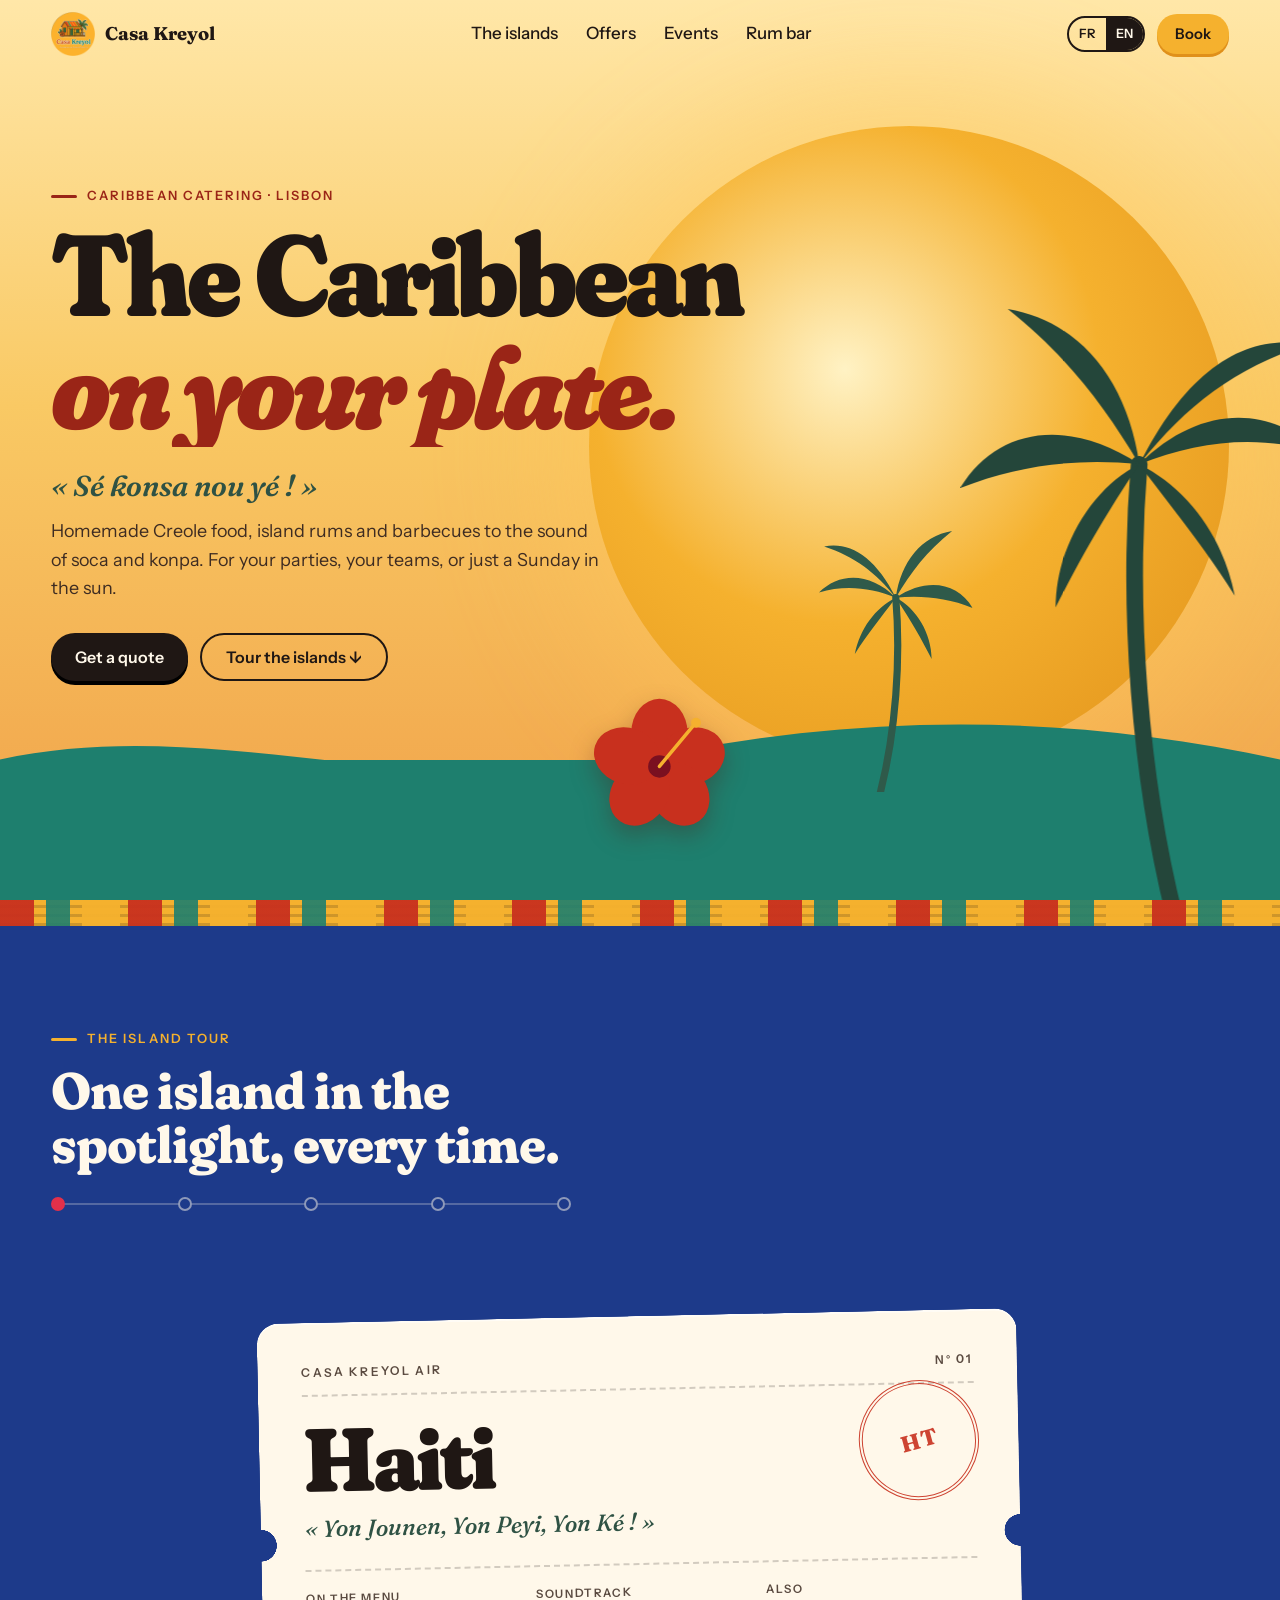
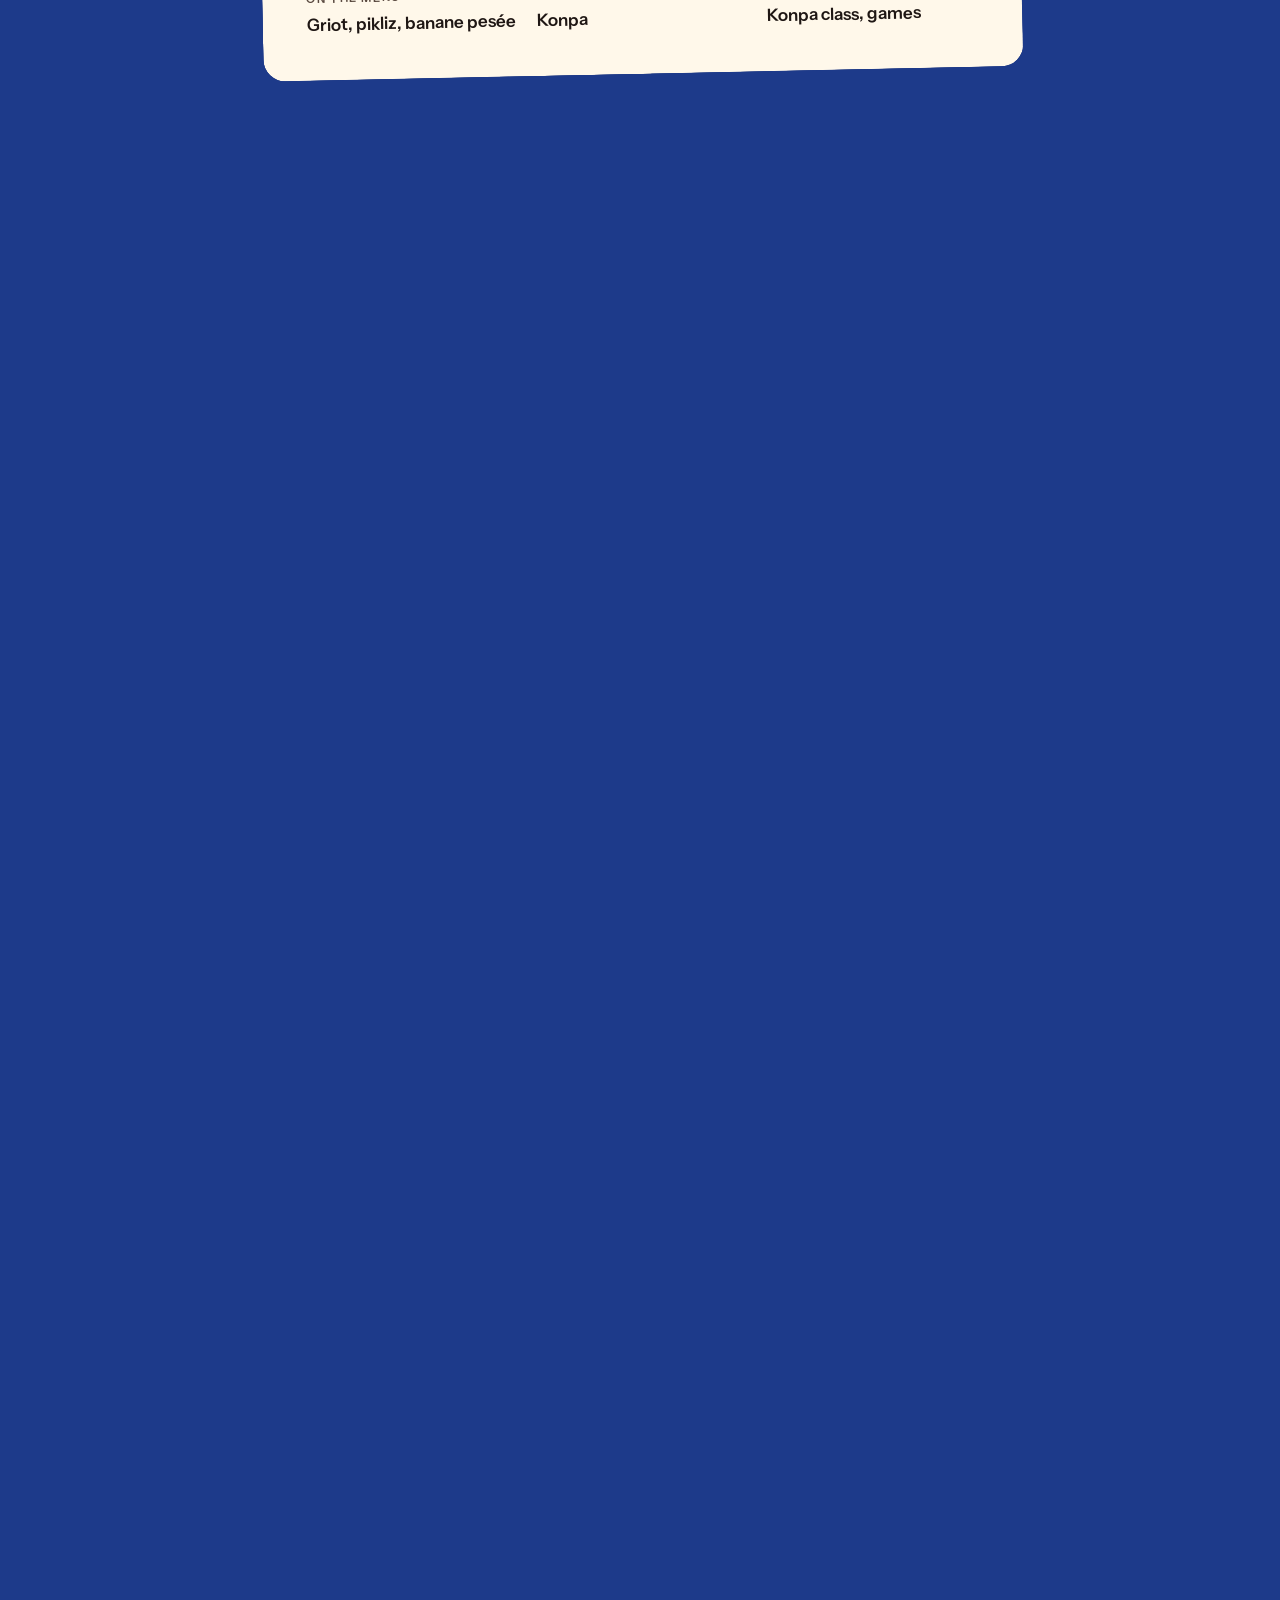
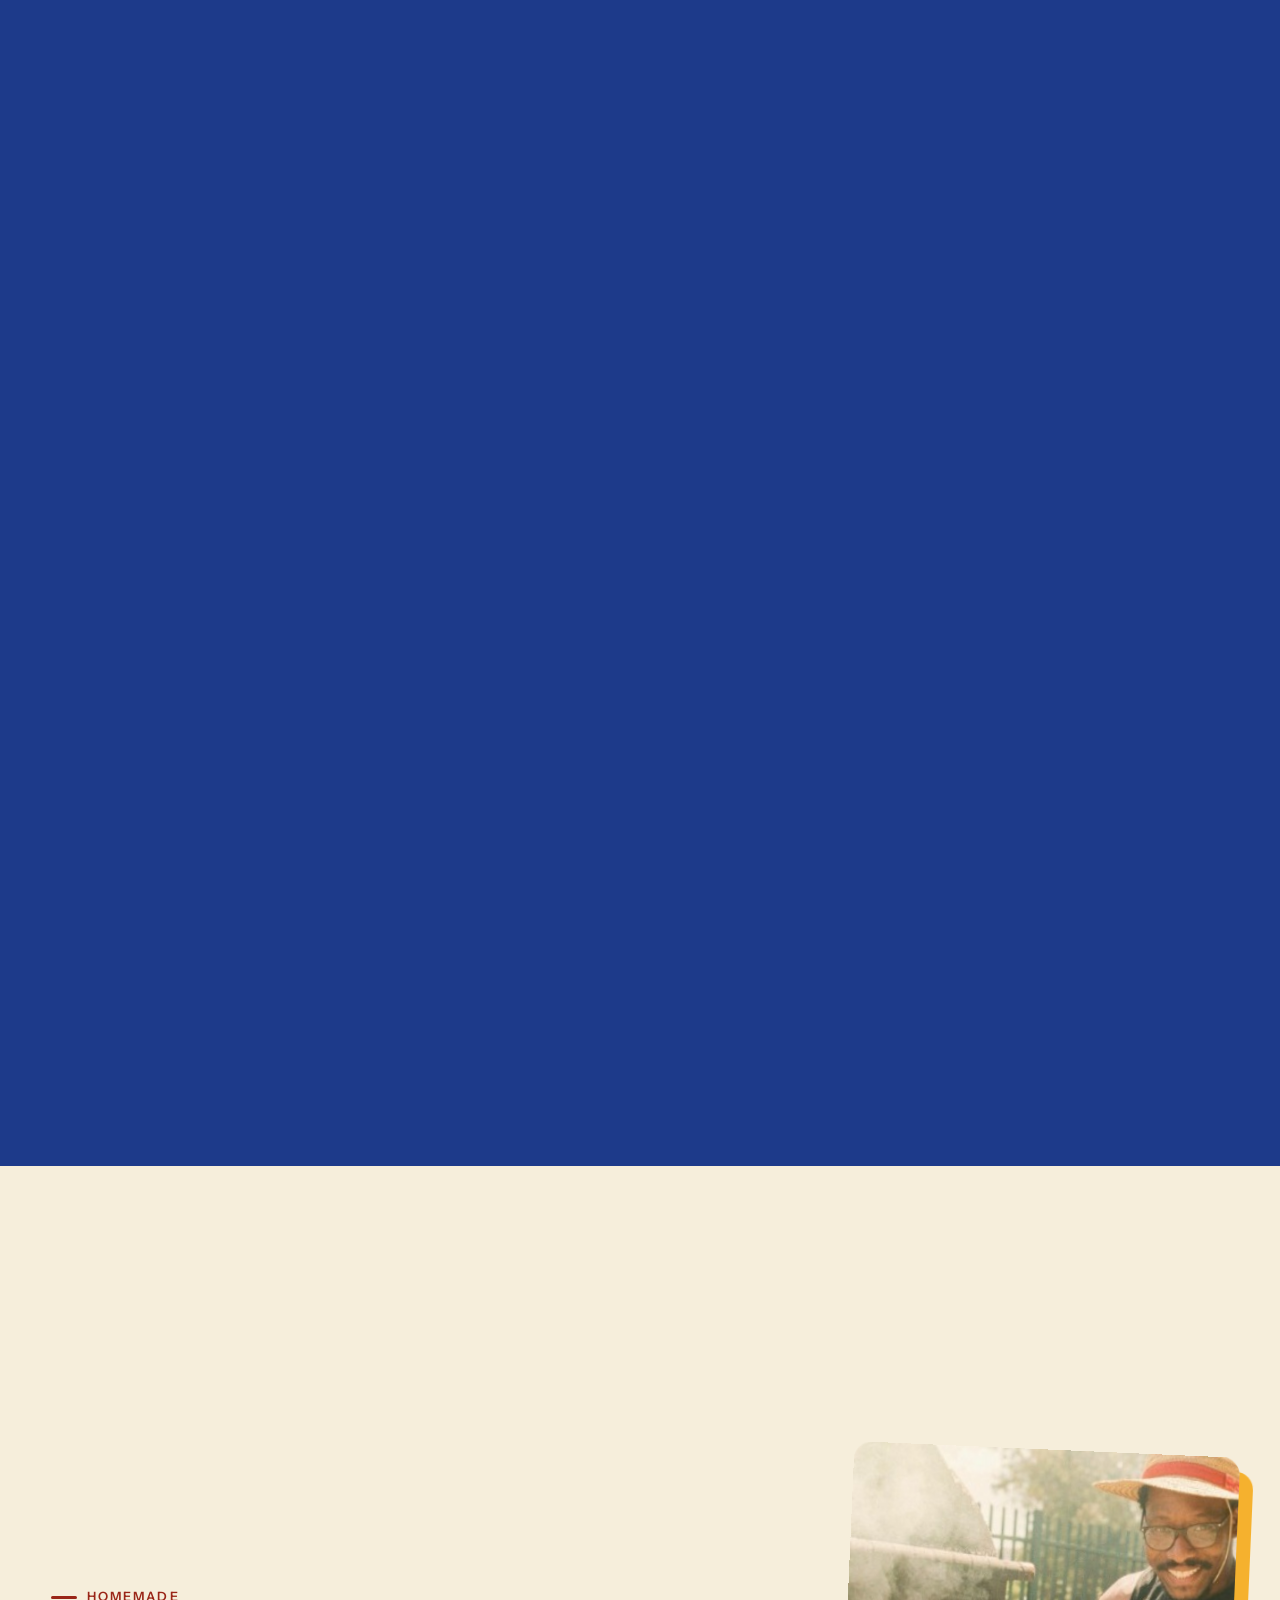
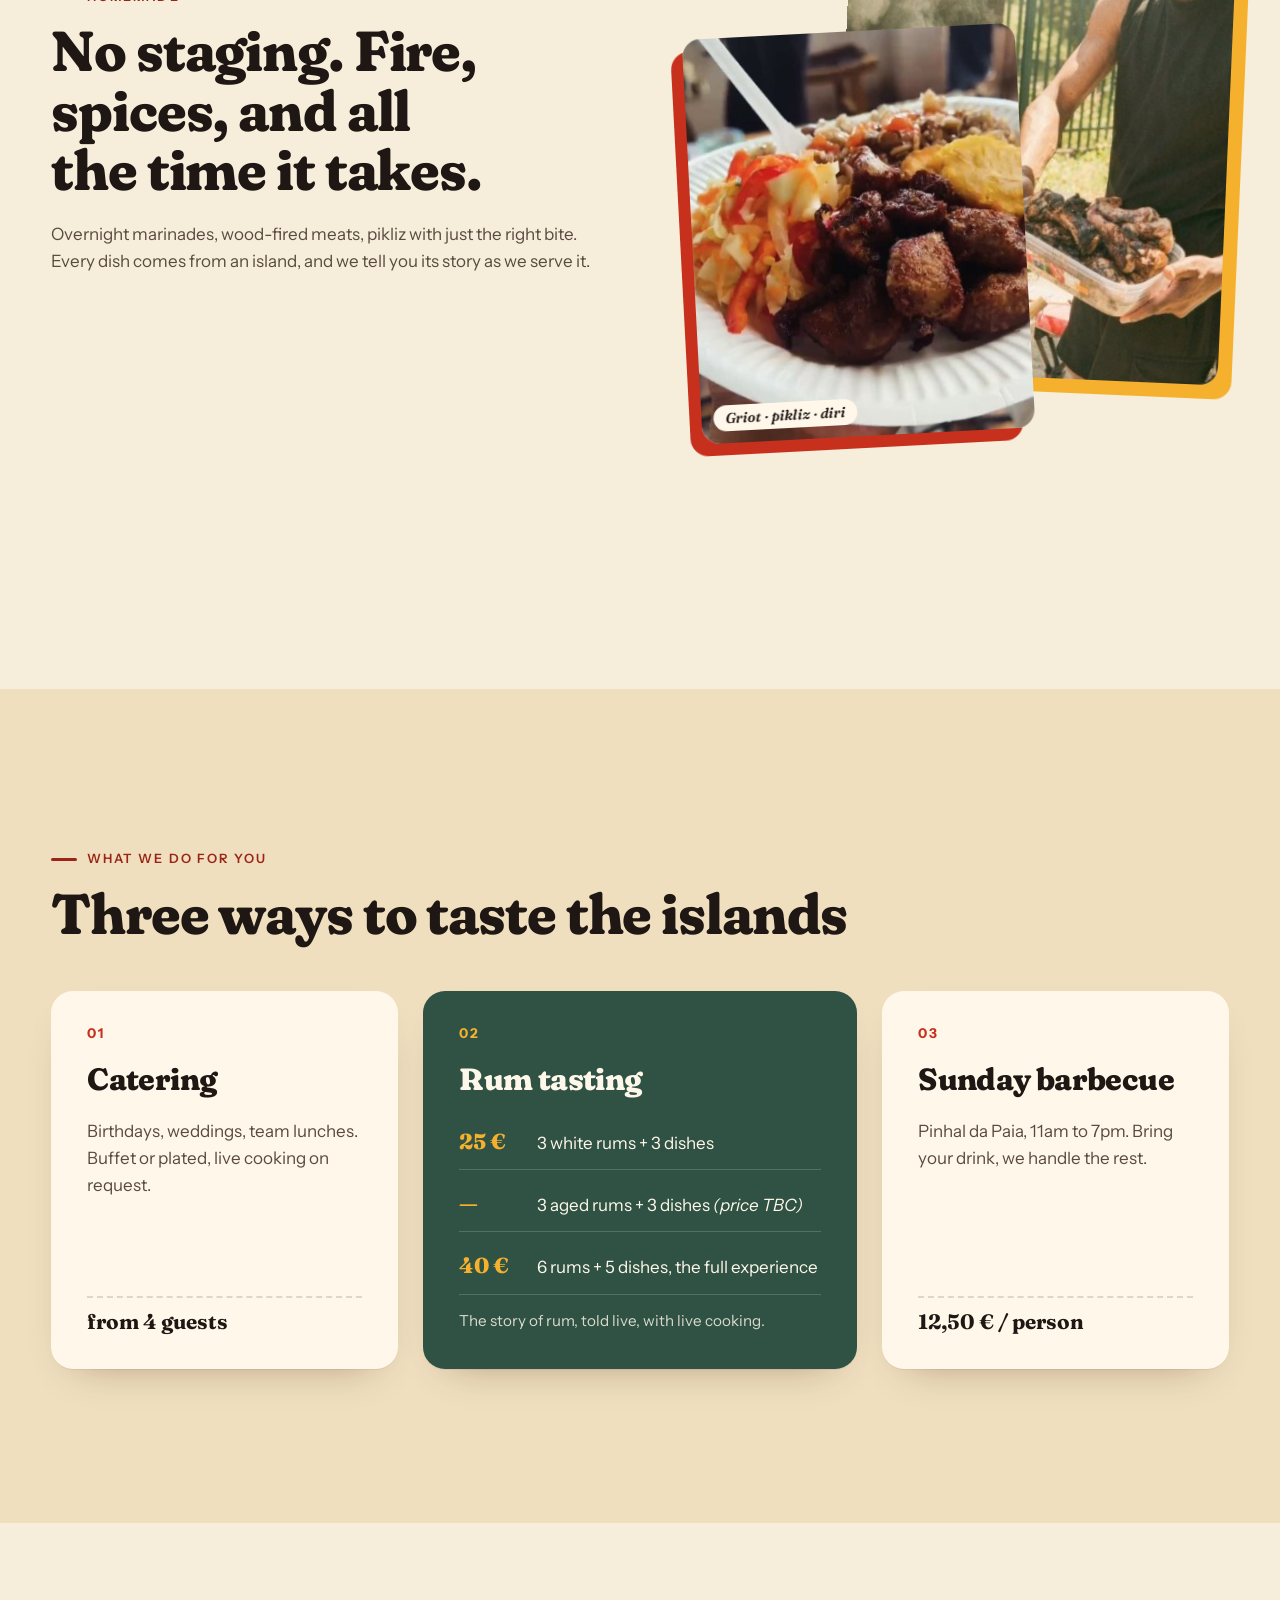
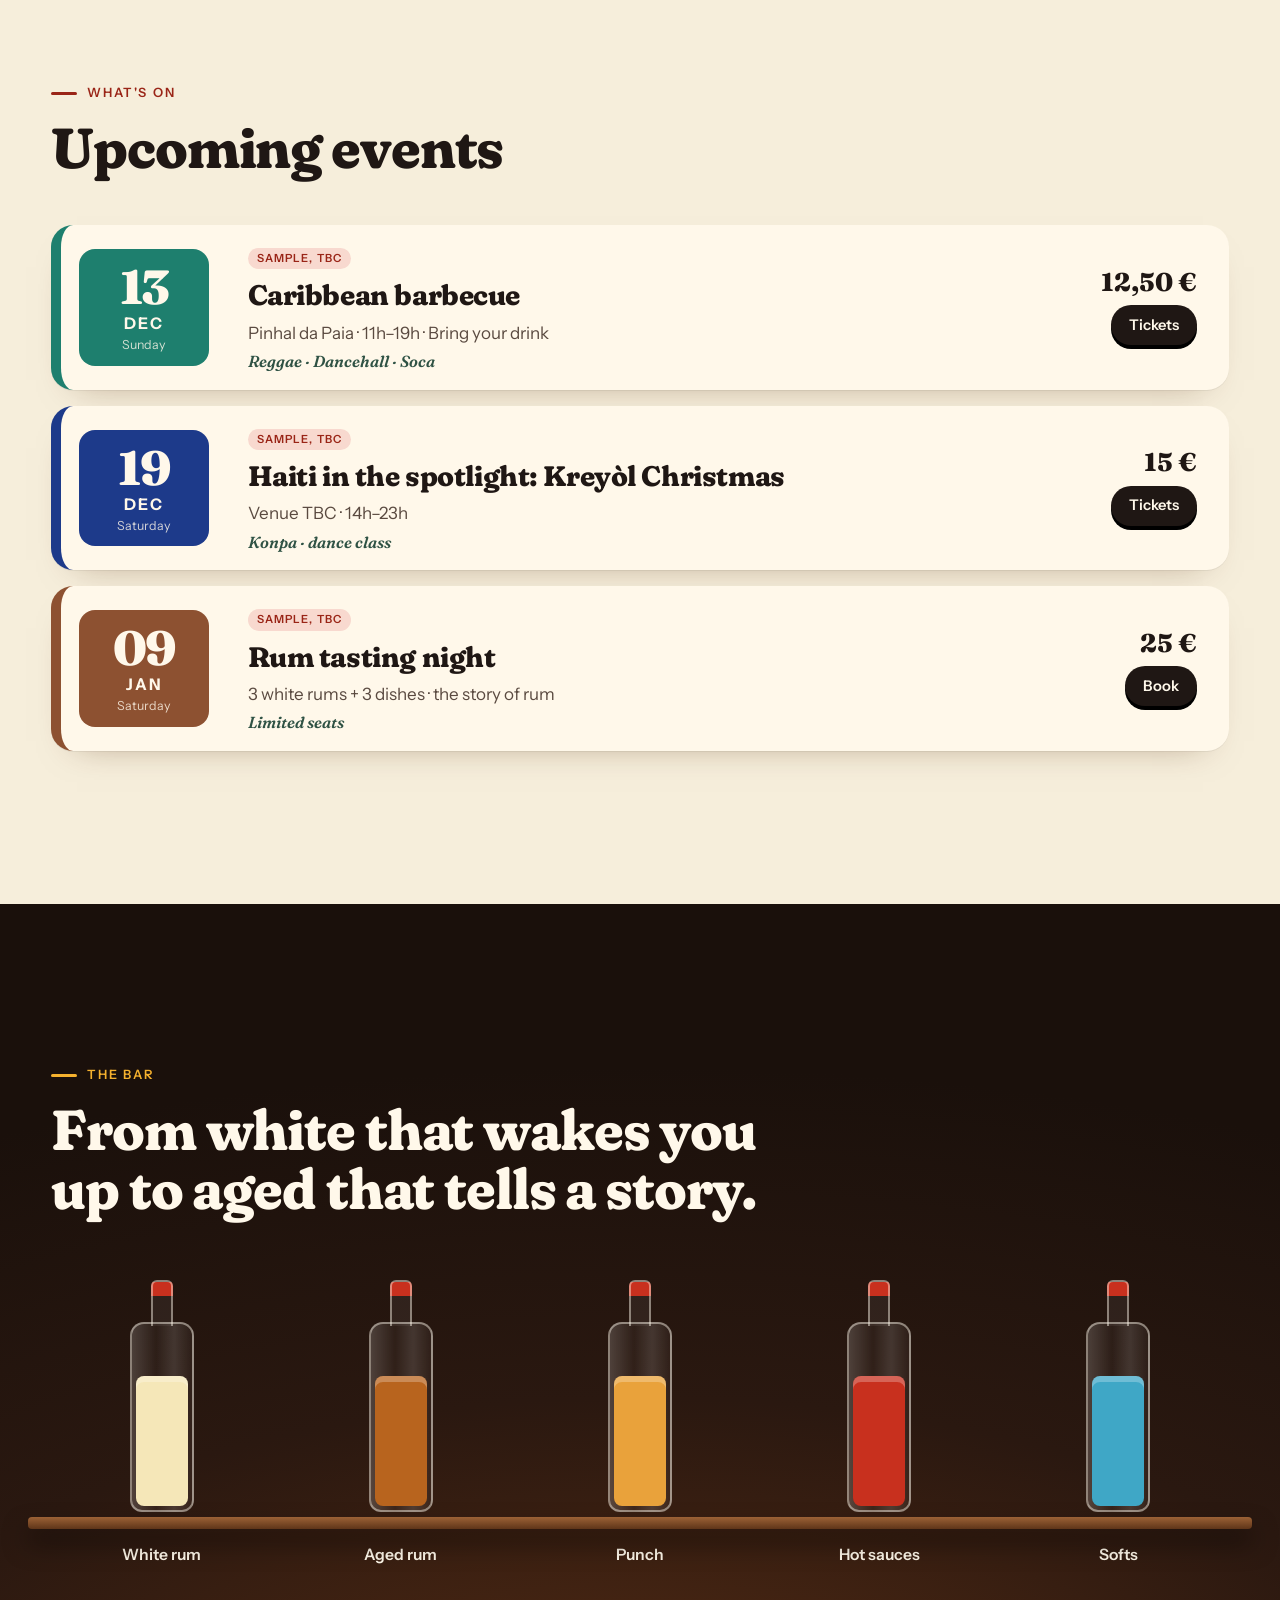
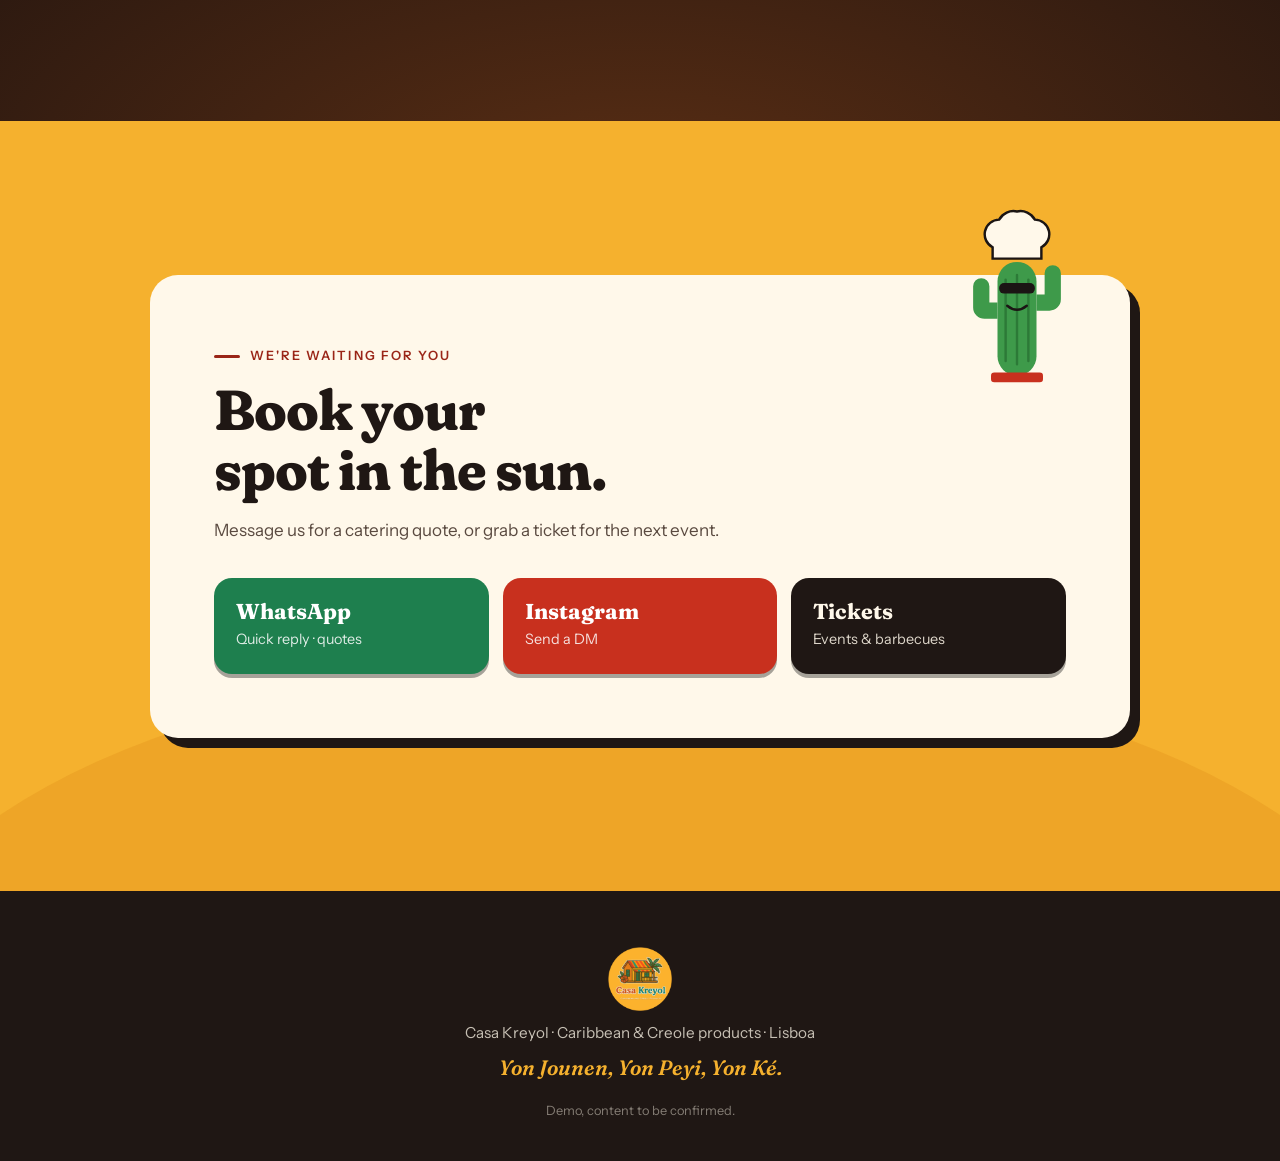
==== index.html @ 969bda80 "Démo du site Casa Kreyol Site statique bilingue FR/EN : hero, tournée des îles, cuisine, offres, age" ====
<!doctype html>
<html lang="fr" data-lang="fr">
<head>
<meta charset="utf-8">
<meta name="viewport" content="width=device-width, initial-scale=1">
<title>Casa Kreyol · Traiteur caribéen à Lisbonne</title>
<meta name="description" content="Casa Kreyol : cuisine caribéenne et créole, traiteur, dégustations de rhum et barbecues à Lisbonne.">
<link rel="icon" href="assets/logo.png">
<link rel="preconnect" href="https://fonts.googleapis.com">
<link rel="preconnect" href="https://fonts.gstatic.com" crossorigin>
<link href="https://fonts.googleapis.com/css2?family=Fraunces:ital,opsz,wght,SOFT@0,9..144,400..900,100;1,9..144,400..900,100&family=Instrument+Sans:wght@400;500;600;700&display=swap" rel="stylesheet">
<link rel="stylesheet" href="styles.css">
</head>
<body>

<a class="skip" href="#escales"><span lang="fr">Aller au contenu</span><span lang="en">Skip to content</span></a>

<!-- NAV -->
<header class="nav" id="nav">
  <a class="nav__brand" href="#top" aria-label="Casa Kreyol">
    <img src="assets/logo.png" alt="" width="44" height="44">
    <span>Casa Kreyol</span>
  </a>
  <nav class="nav__links" aria-label="Principale">
    <a href="#escales"><span lang="fr">Les îles</span><span lang="en">The islands</span></a>
    <a href="#offres"><span lang="fr">Offres</span><span lang="en">Offers</span></a>
    <a href="#agenda"><span lang="fr">Agenda</span><span lang="en">Events</span></a>
    <a href="#rhum"><span lang="fr">Bar à rhum</span><span lang="en">Rum bar</span></a>
  </nav>
  <div class="nav__end">
    <div class="lang" role="group" aria-label="Langue / Language">
      <button type="button" data-set-lang="fr" aria-pressed="true">FR</button>
      <button type="button" data-set-lang="en" aria-pressed="false">EN</button>
    </div>
    <a class="btn btn--sun btn--sm" href="#reserver"><span lang="fr">Réserver</span><span lang="en">Book</span></a>
  </div>
</header>

<main id="top">

<!-- HERO -->
<section class="hero" id="hero" aria-labelledby="hero-title">
  <div class="hero__sky" aria-hidden="true"></div>
  <div class="hero__sun" aria-hidden="true"></div>
  <div class="hero__sea" aria-hidden="true">
    <svg viewBox="0 0 1440 200" preserveAspectRatio="none"><path d="M0 80 C 240 40 480 120 720 80 S 1200 40 1440 80 V200 H0Z"/></svg>
  </div>
  <svg class="hero__palm hero__palm--l" aria-hidden="true" viewBox="0 0 300 520"><use href="#palm"/></svg>
  <svg class="hero__palm hero__palm--r" aria-hidden="true" viewBox="0 0 300 520"><use href="#palm"/></svg>
  <svg class="hero__hibiscus" aria-hidden="true" viewBox="0 0 200 200"><use href="#hibiscus"/></svg>

  <div class="hero__copy">
    <p class="kicker"><span lang="fr">Traiteur caribéen · Lisbonne</span><span lang="en">Caribbean catering · Lisbon</span></p>
    <h1 id="hero-title" class="hero__title">
      <span class="line"><span lang="fr">La Caraïbe</span><span lang="en">The Caribbean</span></span>
      <span class="line"><span lang="fr">dans l'assiette.</span><span lang="en">on your plate.</span></span>
    </h1>
    <p class="hero__kreyol">« Sé konsa nou yé ! »</p>
    <p class="hero__lede">
      <span lang="fr">Cuisine créole maison, rhums des îles et barbecues au son de la soca et du konpa. Pour vos fêtes, vos équipes, ou juste un dimanche au soleil.</span>
      <span lang="en">Homemade Creole food, island rums and barbecues to the sound of soca and konpa. For your parties, your teams, or just a Sunday in the sun.</span>
    </p>
    <div class="hero__cta">
      <a class="btn btn--ink" href="#reserver"><span lang="fr">Demander un devis</span><span lang="en">Get a quote</span></a>
      <a class="btn btn--ghost" href="#escales"><span lang="fr">Faire le tour des îles ↓</span><span lang="en">Tour the islands ↓</span></a>
    </div>
  </div>
</section>

<div class="madras" aria-hidden="true"></div>

<!-- ISLAND TOUR (signature: boarding pass stamped per island) -->
<section class="tour" id="escales" aria-labelledby="tour-title">
  <div class="tour__sticky">
    <header class="tour__head">
      <p class="kicker kicker--light"><span lang="fr">La tournée des îles</span><span lang="en">The island tour</span></p>
      <h2 id="tour-title" class="tour__title"><span lang="fr">Une île à l'honneur, à chaque rendez-vous.</span><span lang="en">One island in the spotlight, every time.</span></h2>
      <ol class="route" aria-hidden="true">
        <li></li><li></li><li></li><li></li><li></li>
      </ol>
    </header>

    <div class="tour__rail">
      <article class="stop" data-ground="#1D3A8A" data-accent="#E2304A">
        <div class="stop__pass">
          <div class="pass__top"><span>CASA KREYOL AIR</span><span>N° 01</span></div>
          <h3 class="stop__name"><span lang="fr">Haïti</span><span lang="en">Haiti</span></h3>
          <p class="stop__motto">« Yon Jounen, Yon Peyi, Yon Ké ! »</p>
          <dl class="pass__grid">
            <div><dt><span lang="fr">Au menu</span><span lang="en">On the menu</span></dt><dd>Griot, pikliz, banane pesée</dd></div>
            <div><dt><span lang="fr">Au son de</span><span lang="en">Soundtrack</span></dt><dd>Konpa</dd></div>
            <div><dt><span lang="fr">Et aussi</span><span lang="en">Also</span></dt><dd><span lang="fr">Cours de konpa, jeux</span><span lang="en">Konpa class, games</span></dd></div>
          </dl>
          <div class="pass__stamp">HT</div>
        </div>
      </article>

      <article class="stop" data-ground="#9E1F1F" data-accent="#F5B12E">
        <div class="stop__pass">
          <div class="pass__top"><span>CASA KREYOL AIR</span><span>N° 02</span></div>
          <h3 class="stop__name">Trinidad <i>&amp;</i> Tobago</h3>
          <p class="stop__motto"><span lang="fr">« La terre des colibris »</span><span lang="en">“Land of the hummingbird”</span></p>
          <dl class="pass__grid">
            <div><dt><span lang="fr">Au menu</span><span lang="en">On the menu</span></dt><dd>Doubles, pelau, curry</dd></div>
            <div><dt><span lang="fr">Au son de</span><span lang="en">Soundtrack</span></dt><dd>Soca</dd></div>
            <div><dt><span lang="fr">Et aussi</span><span lang="en">Also</span></dt><dd>Caribbean Tour × Vi's Bar</dd></div>
          </dl>
          <div class="pass__stamp">TT</div>
        </div>
      </article>

      <article class="stop" data-ground="#1C5E3E" data-accent="#F5B12E">
        <div class="stop__pass">
          <div class="pass__top"><span>CASA KREYOL AIR</span><span>N° 03</span></div>
          <h3 class="stop__name"><span lang="fr">Dominique</span><span lang="en">Dominica</span></h3>
          <p class="stop__motto"><span lang="fr">« L'île nature »</span><span lang="en">“The nature island”</span></p>
          <dl class="pass__grid">
            <div><dt><span lang="fr">Au menu</span><span lang="en">On the menu</span></dt><dd>Callaloo, poulet boucané</dd></div>
            <div><dt><span lang="fr">Au son de</span><span lang="en">Soundtrack</span></dt><dd>Bouyon, dancehall, shatta</dd></div>
            <div><dt><span lang="fr">Et aussi</span><span lang="en">Also</span></dt><dd>Dominica in the spotlight</dd></div>
          </dl>
          <div class="pass__stamp">DM</div>
        </div>
      </article>

      <article class="stop" data-ground="#0D5470" data-accent="#E2304A">
        <div class="stop__pass">
          <div class="pass__top"><span>CASA KREYOL AIR</span><span>N° 04</span></div>
          <h3 class="stop__name">Santo Domingo</h3>
          <p class="stop__motto">« ¡Hola, Quisqueya! »</p>
          <dl class="pass__grid">
            <div><dt><span lang="fr">Au menu</span><span lang="en">On the menu</span></dt><dd>La bandera, tostones</dd></div>
            <div><dt><span lang="fr">Au son de</span><span lang="en">Soundtrack</span></dt><dd>Merengue, bachata</dd></div>
            <div><dt><span lang="fr">Et aussi</span><span lang="en">Also</span></dt><dd><span lang="fr">Programme de l'été</span><span lang="en">Summer programme</span></dd></div>
          </dl>
          <div class="pass__stamp">DO</div>
        </div>
      </article>

      <article class="stop" data-ground="#B8481A" data-accent="#F5B12E">
        <div class="stop__pass">
          <div class="pass__top"><span>CASA KREYOL AIR</span><span>N° 05</span></div>
          <h3 class="stop__name"><span lang="fr">Antilles</span><span lang="en">French Antilles</span></h3>
          <p class="stop__motto">« Sé konsa nou yé ! »</p>
          <dl class="pass__grid">
            <div><dt><span lang="fr">Au menu</span><span lang="en">On the menu</span></dt><dd>Colombo, accras, boudin</dd></div>
            <div><dt><span lang="fr">Au son de</span><span lang="en">Soundtrack</span></dt><dd>Zouk, gwoka</dd></div>
            <div><dt><span lang="fr">Et aussi</span><span lang="en">Also</span></dt><dd><span lang="fr">Octobre, mois créole</span><span lang="en">October, Creole month</span></dd></div>
          </dl>
          <div class="pass__stamp">GP·MQ</div>
        </div>
      </article>
    </div>
  </div>
</section>

<!-- KITCHEN (real photos) -->
<section class="kitchen" aria-labelledby="kitchen-title">
  <div class="kitchen__text">
    <p class="kicker"><span lang="fr">Fait maison</span><span lang="en">Homemade</span></p>
    <h2 id="kitchen-title"><span lang="fr">Pas de mise en scène. Du feu, des épices, et le temps qu'il faut.</span><span lang="en">No staging. Fire, spices, and all the time it takes.</span></h2>
    <p><span lang="fr">Marinades de la veille, viandes grillées au feu de bois, pikliz qui pique juste ce qu'il faut. Chaque plat vient d'une île, et on vous raconte son histoire en le servant.</span><span lang="en">Overnight marinades, wood-fired meats, pikliz with just the right bite. Every dish comes from an island, and we tell you its story as we serve it.</span></p>
  </div>
  <figure class="kitchen__photo kitchen__photo--a" data-depth="0.08">
    <img src="assets/chef-grill.jpg" alt="Le chef de Casa Kreyol au barbecue, un bac de viandes grillées à la main" loading="lazy" width="340" height="465">
  </figure>
  <figure class="kitchen__photo kitchen__photo--b" data-depth="-0.06">
    <img src="assets/plat-griot.jpg" alt="Assiette de griot haïtien, pikliz et riz" loading="lazy" width="370" height="451">
    <figcaption>Griot · pikliz · diri</figcaption>
  </figure>
</section>

<!-- OFFERS -->
<section class="offers" id="offres" aria-labelledby="offers-title">
  <header class="section-head">
    <p class="kicker"><span lang="fr">Ce qu'on fait pour vous</span><span lang="en">What we do for you</span></p>
    <h2 id="offers-title"><span lang="fr">Trois façons de goûter les îles</span><span lang="en">Three ways to taste the islands</span></h2>
  </header>

  <div class="offers__list">
    <article class="offer">
      <span class="offer__num">01</span>
      <h3><span lang="fr">Traiteur</span><span lang="en">Catering</span></h3>
      <p><span lang="fr">Anniversaires, mariages, repas d'équipe. Buffet ou service à l'assiette, cuisine en direct possible.</span><span lang="en">Birthdays, weddings, team lunches. Buffet or plated, live cooking on request.</span></p>
      <p class="offer__price"><span lang="fr">dès 4 personnes</span><span lang="en">from 4 guests</span></p>
    </article>
    <article class="offer offer--feature">
      <span class="offer__num">02</span>
      <h3><span lang="fr">Dégustation de rhum</span><span lang="en">Rum tasting</span></h3>
      <ul class="offer__tiers">
        <li><b>25 €</b><span lang="fr">3 rhums blancs + 3 plats</span><span lang="en">3 white rums + 3 dishes</span></li>
        <li><b>—</b><span lang="fr">3 rhums vieux + 3 plats <em>(prix à confirmer)</em></span><span lang="en">3 aged rums + 3 dishes <em>(price TBC)</em></span></li>
        <li><b>40 €</b><span lang="fr">6 rhums + 5 plats, l'expérience complète</span><span lang="en">6 rums + 5 dishes, the full experience</span></li>
      </ul>
      <p class="offer__note"><span lang="fr">Histoire du rhum racontée et cuisine en direct.</span><span lang="en">The story of rum, told live, with live cooking.</span></p>
    </article>
    <article class="offer">
      <span class="offer__num">03</span>
      <h3><span lang="fr">Barbecue du dimanche</span><span lang="en">Sunday barbecue</span></h3>
      <p><span lang="fr">Pinhal da Paia, de 11h à 19h. Apportez votre boisson, on s'occupe du reste.</span><span lang="en">Pinhal da Paia, 11am to 7pm. Bring your drink, we handle the rest.</span></p>
      <p class="offer__price">12,50 € <span lang="fr">/ personne</span><span lang="en">/ person</span></p>
    </article>
  </div>
</section>

<!-- EVENTS
     Pour modifier : un <li class="event"> par événement.
     data-date = date de fin (AAAA-MM-JJ). Les événements passés se masquent tout seuls.
     Retirer <span class="event__tag"> quand l'événement est confirmé. -->
<section class="events" id="agenda" aria-labelledby="events-title">
  <header class="section-head">
    <p class="kicker"><span lang="fr">Agenda</span><span lang="en">What's on</span></p>
    <h2 id="events-title"><span lang="fr">Prochains événements</span><span lang="en">Upcoming events</span></h2>
  </header>

  <ol class="events__list">
    <li class="event" data-date="2026-12-13" style="--tone: var(--palm)">
      <time class="event__date" datetime="2026-12-13">
        <span class="event__day">13</span>
        <span class="event__month"><span lang="fr">déc.</span><span lang="en">Dec</span></span>
        <span class="event__wd"><span lang="fr">dimanche</span><span lang="en">Sunday</span></span>
      </time>
      <div class="event__body">
        <span class="event__tag"><span lang="fr">Exemple, à confirmer</span><span lang="en">Sample, TBC</span></span>
        <h3><span lang="fr">Barbecue caribéen</span><span lang="en">Caribbean barbecue</span></h3>
        <p class="event__meta">Pinhal da Paia · 11h–19h · <span lang="fr">Apportez votre boisson</span><span lang="en">Bring your drink</span></p>
        <p class="event__music">Reggae · Dancehall · Soca</p>
      </div>
      <div class="event__end">
        <p class="event__price">12,50 €</p>
        <a class="btn btn--ink btn--sm" href="https://buytickets.at/kaktusbaltusunipessoal/2508804" target="_blank" rel="noopener"><span lang="fr">Billets</span><span lang="en">Tickets</span></a>
      </div>
    </li>

    <li class="event" data-date="2026-12-19" style="--tone: #1D3A8A">
      <time class="event__date" datetime="2026-12-19">
        <span class="event__day">19</span>
        <span class="event__month"><span lang="fr">déc.</span><span lang="en">Dec</span></span>
        <span class="event__wd"><span lang="fr">samedi</span><span lang="en">Saturday</span></span>
      </time>
      <div class="event__body">
        <span class="event__tag"><span lang="fr">Exemple, à confirmer</span><span lang="en">Sample, TBC</span></span>
        <h3><span lang="fr">Haïti à l'honneur : Noël kreyòl</span><span lang="en">Haiti in the spotlight: Kreyòl Christmas</span></h3>
        <p class="event__meta"><span lang="fr">Lieu à confirmer</span><span lang="en">Venue TBC</span> · 14h–23h</p>
        <p class="event__music">Konpa · <span lang="fr">cours de danse</span><span lang="en">dance class</span></p>
      </div>
      <div class="event__end">
        <p class="event__price">15 €</p>
        <a class="btn btn--ink btn--sm" href="https://buytickets.at/kaktusbaltusunipessoal/2508804" target="_blank" rel="noopener"><span lang="fr">Billets</span><span lang="en">Tickets</span></a>
      </div>
    </li>

    <li class="event" data-date="2027-01-09" style="--tone: var(--rum)">
      <time class="event__date" datetime="2027-01-09">
        <span class="event__day">09</span>
        <span class="event__month"><span lang="fr">janv.</span><span lang="en">Jan</span></span>
        <span class="event__wd"><span lang="fr">samedi</span><span lang="en">Saturday</span></span>
      </time>
      <div class="event__body">
        <span class="event__tag"><span lang="fr">Exemple, à confirmer</span><span lang="en">Sample, TBC</span></span>
        <h3><span lang="fr">Soirée dégustation de rhum</span><span lang="en">Rum tasting night</span></h3>
        <p class="event__meta"><span lang="fr">3 rhums blancs + 3 plats · histoire du rhum</span><span lang="en">3 white rums + 3 dishes · the story of rum</span></p>
        <p class="event__music"><span lang="fr">Places limitées</span><span lang="en">Limited seats</span></p>
      </div>
      <div class="event__end">
        <p class="event__price">25 €</p>
        <a class="btn btn--ink btn--sm" href="#reserver"><span lang="fr">Réserver</span><span lang="en">Book</span></a>
      </div>
    </li>
  </ol>

  <p class="events__empty" hidden>
    <span lang="fr">Pas d'événement annoncé pour l'instant. Suivez <a href="https://www.instagram.com/casa_kreyol/" target="_blank" rel="noopener">@casa_kreyol</a> pour la prochaine date.</span>
    <span lang="en">No events announced yet. Follow <a href="https://www.instagram.com/casa_kreyol/" target="_blank" rel="noopener">@casa_kreyol</a> for the next date.</span>
  </p>
</section>

<!-- RUM BAR -->
<section class="rum" id="rhum" aria-labelledby="rum-title">
  <div class="rum__inner">
    <p class="kicker kicker--sun"><span lang="fr">Le bar</span><span lang="en">The bar</span></p>
    <h2 id="rum-title"><span lang="fr">Du blanc qui réveille au vieux qui raconte.</span><span lang="en">From white that wakes you up to aged that tells a story.</span></h2>
    <ul class="shelf" aria-label="Produits">
      <li style="--liquid:#F5E7B8"><span class="bottle" aria-hidden="true"></span><b><span lang="fr">Rhum blanc</span><span lang="en">White rum</span></b></li>
      <li style="--liquid:#B8641E"><span class="bottle" aria-hidden="true"></span><b><span lang="fr">Rhum vieux</span><span lang="en">Aged rum</span></b></li>
      <li style="--liquid:#E9A23B"><span class="bottle" aria-hidden="true"></span><b>Punch</b></li>
      <li style="--liquid:#C8301E"><span class="bottle" aria-hidden="true"></span><b><span lang="fr">Sauces piquantes</span><span lang="en">Hot sauces</span></b></li>
      <li style="--liquid:#3FA7C6"><span class="bottle" aria-hidden="true"></span><b>Softs</b></li>
    </ul>
  </div>
</section>

<!-- BOOKING -->
<section class="book" id="reserver" aria-labelledby="book-title">
  <div class="book__card">
    <svg class="mascot" viewBox="0 0 160 220" aria-hidden="true"><use href="#cactus"/></svg>
    <p class="kicker"><span lang="fr">On vous attend</span><span lang="en">We're waiting for you</span></p>
    <h2 id="book-title"><span lang="fr">Réservez votre place au soleil.</span><span lang="en">Book your spot in the sun.</span></h2>
    <p class="book__lede"><span lang="fr">Écrivez-nous pour un devis traiteur, ou prenez votre billet pour le prochain événement.</span><span lang="en">Message us for a catering quote, or grab a ticket for the next event.</span></p>
    <div class="book__actions">
      <a class="channel channel--wa" href="https://wa.me/351900000000" target="_blank" rel="noopener">
        <span class="channel__label">WhatsApp</span>
        <span class="channel__hint"><span lang="fr">Réponse rapide · devis</span><span lang="en">Quick reply · quotes</span></span>
      </a>
      <a class="channel channel--ig" href="https://ig.me/m/casa_kreyol" target="_blank" rel="noopener">
        <span class="channel__label">Instagram</span>
        <span class="channel__hint"><span lang="fr">Écrivez en DM</span><span lang="en">Send a DM</span></span>
      </a>
      <a class="channel channel--tk" href="https://buytickets.at/kaktusbaltusunipessoal/2508804" target="_blank" rel="noopener">
        <span class="channel__label"><span lang="fr">Billetterie</span><span lang="en">Tickets</span></span>
        <span class="channel__hint"><span lang="fr">Événements & barbecues</span><span lang="en">Events & barbecues</span></span>
      </a>
    </div>
  </div>
</section>

</main>

<footer class="foot">
  <img src="assets/logo.png" alt="" width="64" height="64">
  <p>Casa Kreyol · Caribbean &amp; Creole products · Lisboa</p>
  <p class="foot__kreyol">Yon Jounen, Yon Peyi, Yon Ké.</p>
  <p class="foot__demo"><span lang="fr">Démo, contenu à valider.</span><span lang="en">Demo, content to be confirmed.</span></p>
</footer>

<!-- SVG library -->
<svg width="0" height="0" style="position:absolute" aria-hidden="true">
  <defs>
    <symbol id="palm" viewBox="0 0 300 520">
      <path d="M150 140 C 160 260 150 400 120 520" fill="none" stroke="currentColor" stroke-width="14" stroke-linecap="round"/>
      <g fill="currentColor">
        <path d="M150 140 C 100 90 40 90 0 130 C 50 115 100 120 150 140Z"/>
        <path d="M150 140 C 110 60 60 30 10 40 C 70 60 110 90 150 140Z"/>
        <path d="M150 140 C 160 70 200 20 260 10 C 210 50 180 90 150 140Z"/>
        <path d="M150 140 C 210 100 270 110 300 160 C 250 140 200 135 150 140Z"/>
        <path d="M150 140 C 190 160 220 210 220 260 C 200 220 180 185 150 140Z"/>
        <path d="M150 140 C 110 160 80 200 70 250 C 95 210 120 180 150 140Z"/>
      </g>
    </symbol>
    <symbol id="hibiscus" viewBox="0 0 200 200">
      <g fill="currentColor">
        <ellipse cx="100" cy="52" rx="40" ry="48"/>
        <ellipse cx="100" cy="52" rx="40" ry="48" transform="rotate(72 100 100)"/>
        <ellipse cx="100" cy="52" rx="40" ry="48" transform="rotate(144 100 100)"/>
        <ellipse cx="100" cy="52" rx="40" ry="48" transform="rotate(216 100 100)"/>
        <ellipse cx="100" cy="52" rx="40" ry="48" transform="rotate(288 100 100)"/>
      </g>
      <circle cx="100" cy="100" r="16" fill="#7A1020"/>
      <path d="M100 100 L 150 40" stroke="#F5B12E" stroke-width="5" stroke-linecap="round"/>
      <circle cx="152" cy="38" r="7" fill="#F5B12E"/>
    </symbol>
    <symbol id="cactus" viewBox="0 0 160 220">
      <rect x="56" y="70" width="48" height="140" rx="24" fill="#3E9A4A"/>
      <path d="M56 140 H40 a14 14 0 0 1 -14 -14 V100 a10 10 0 0 1 20 0 V120 H56" fill="#3E9A4A"/>
      <g class="mascot__arm"><path d="M104 130 H120 a14 14 0 0 0 14 -14 V84 a10 10 0 0 0 -20 0 V110 H104" fill="#3E9A4A"/></g>
      <path d="M66 92 v100 M80 86 v110 M94 92 v100" stroke="#2C7A37" stroke-width="3" stroke-linecap="round"/>
      <path d="M50 66 h60 v-14 a18 18 0 0 0 -8 -34 a20 20 0 0 0 -22 -10 a20 20 0 0 0 -22 10 a18 18 0 0 0 -8 34z" fill="#FFF8EA" stroke="#1B1514" stroke-width="3"/>
      <rect x="58" y="96" width="44" height="13" rx="6" fill="#1B1514"/>
      <path d="M68 124 q12 10 24 0" fill="none" stroke="#1B1514" stroke-width="3" stroke-linecap="round"/>
      <rect x="48" y="206" width="64" height="12" rx="4" fill="#C8301E"/>
    </symbol>
  </defs>
</svg>

<script src="main.js"></script>
</body>
</html>
---- styles.css ----
/* Casa Kreyol — demo
   Palette tirée du logo et des visuels Instagram */
:root {
  --sun: #F5B12E;
  --sun-deep: #E0901A;
  --mango: #E39D4E;
  --hibiscus: #C8301E;
  --hibiscus-deep: #9A2517;
  --palm: #1E7F6E;      /* vert-teal du mot "Kreyol" */
  --palm-deep: #2F5244;
  --lagoon: #72BCD4;
  --sand: #F6EEDB;
  --sand-2: #EFDFBF;
  --rum: #8D5131;
  --ink: #1F1714;
  --ink-soft: #5A4A40;
  --cream: #FFF8EA;

  --f-display: "Fraunces", Georgia, serif;
  --f-body: "Instrument Sans", system-ui, sans-serif;

  --gutter: clamp(16px, 4vw, 56px);
  --section: clamp(72px, 12vw, 160px);
  --radius: 22px;
}

*, *::before, *::after { box-sizing: border-box; }
html { scroll-behavior: smooth; -webkit-text-size-adjust: 100%; }
body {
  margin: 0;
  background: var(--sand);
  color: var(--ink);
  font: 400 1.0625rem/1.6 var(--f-body);
  overflow-x: hidden;
}
img { display: block; max-width: 100%; height: auto; }
a { color: inherit; }
h1, h2, h3 { font-family: var(--f-display); font-variation-settings: "SOFT" 100; margin: 0; }
h2 { font-size: clamp(2rem, 4.4vw, 3.6rem); line-height: 1.05; letter-spacing: -0.02em; font-weight: 750; text-wrap: balance; }
p { margin: 0; }

/* language switching */
html[data-lang="fr"] [lang="en"]:not(html),
html[data-lang="en"] [lang="fr"]:not(html) { display: none !important; }

.skip { position: absolute; left: -999px; top: 8px; background: var(--ink); color: var(--cream); padding: 8px 14px; border-radius: 8px; z-index: 100; }
.skip:focus { left: 8px; }

.kicker {
  font: 600 0.8rem/1 var(--f-body);
  letter-spacing: 0.16em;
  text-transform: uppercase;
  color: var(--hibiscus-deep);
  margin-bottom: 18px;
  display: inline-flex; align-items: center; gap: 10px;
}
.kicker::before { content: ""; width: 26px; height: 3px; border-radius: 2px; background: currentColor; }
.kicker--light { color: var(--sun); }
.kicker--sun { color: var(--sun); }

/* buttons */
.btn {
  display: inline-flex; align-items: center; justify-content: center;
  min-height: 48px; padding: 0 24px; border-radius: 999px;
  font: 600 1rem/1 var(--f-body); text-decoration: none;
  transition: transform .25s cubic-bezier(.2,.8,.2,1), background .25s, box-shadow .25s;
}
.btn:hover { transform: translateY(-2px); }
.btn:focus-visible, .channel:focus-visible, .lang button:focus-visible { outline: 3px solid var(--palm); outline-offset: 3px; }
.btn--sm { min-height: 40px; padding: 0 18px; font-size: .92rem; }
.btn--sun { background: var(--sun); color: var(--ink); box-shadow: 0 3px 0 var(--sun-deep); }
.btn--ink { background: var(--ink); color: var(--cream); box-shadow: 0 4px 0 #000; }
.btn--ghost { color: var(--ink); border: 2px solid currentColor; }

/* NAV */
.nav {
  position: fixed; inset: 0 0 auto 0; z-index: 50;
  display: flex; align-items: center; justify-content: space-between; gap: 16px;
  padding: 12px var(--gutter);
  transition: background .35s, box-shadow .35s, color .35s;
}
.nav.is-solid { background: rgba(246,238,219,.92); backdrop-filter: blur(10px); box-shadow: 0 1px 0 rgba(31,23,20,.08); }
.nav__brand { display: flex; align-items: center; gap: 10px; text-decoration: none; font: 750 1.15rem/1 var(--f-display); }
.nav__brand img { width: 44px; height: 44px; }
.nav__links { display: flex; gap: 28px; }
.nav__links a { text-decoration: none; font-weight: 500; position: relative; }
.nav__links a::after { content: ""; position: absolute; left: 0; right: 0; bottom: -4px; height: 2px; background: var(--hibiscus); transform: scaleX(0); transition: transform .3s; transform-origin: left; }
.nav__links a:hover::after { transform: scaleX(1); }
.nav__end { display: flex; align-items: center; gap: 12px; }
.lang { display: flex; border: 2px solid var(--ink); border-radius: 999px; overflow: hidden; }
.lang button { background: none; border: 0; padding: 6px 10px; font: 600 .8rem/1 var(--f-body); color: var(--ink); cursor: pointer; min-height: 32px; }
.lang button[aria-pressed="true"] { background: var(--ink); color: var(--cream); }

/* HERO */
.hero {
  position: relative; min-height: 100svh; overflow: hidden;
  display: grid; align-items: center;
  padding: 120px var(--gutter) 160px;
  isolation: isolate;
}
.hero__sky {
  position: absolute; inset: 0; z-index: -4;
  background: linear-gradient(180deg, #FFE7A8 0%, #F9C964 45%, #F0A048 100%);
  transition: filter .1s linear;
}
.hero__sun {
  position: absolute; z-index: -3;
  width: min(62vw, 640px); aspect-ratio: 1; border-radius: 50%;
  right: 4vw; top: 14vh;
  background: radial-gradient(circle at 40% 38%, #FFF2C4 0%, var(--sun) 46%, var(--sun-deep) 100%);
  box-shadow: 0 0 120px 40px rgba(255, 200, 90, .45);
  will-change: transform;
}
.hero__sea { position: absolute; left: 0; right: 0; bottom: 0; height: 26vh; z-index: -2; }
.hero__sea svg { width: 100%; height: 100%; }
.hero__sea path { fill: var(--palm); }
.hero__sea::after { content: ""; position: absolute; inset: 40% 0 0; background: var(--palm); }
.hero__palm { position: absolute; z-index: -1; color: var(--palm-deep); width: clamp(160px, 22vw, 320px); height: auto; aspect-ratio: 300/520; will-change: transform; }
.hero__palm--l { left: auto; right: 24vw; bottom: 12vh; width: clamp(110px, 12vw, 190px); color: #2F5A4A; transform-origin: bottom; }
.hero__palm--r { right: -3vw; bottom: -2vh; width: clamp(200px, 28vw, 420px); transform: scaleX(-1); color: #24463A; }
.hero__hibiscus { position: absolute; z-index: 1; color: var(--hibiscus); width: clamp(90px, 11vw, 160px); left: 46%; bottom: 7vh; will-change: transform; filter: drop-shadow(0 10px 12px rgba(80, 20, 10, .3)); }

.hero__copy { max-width: 760px; position: relative; z-index: 2; }
.hero__title { font-size: clamp(3rem, 9vw, 7.6rem); line-height: .92; letter-spacing: -0.035em; font-weight: 850; }
.hero__title .line { display: block; overflow: hidden; padding-bottom: .06em; }
.hero__title .line > span { display: inline-block; transform: translateY(105%); animation: rise .9s cubic-bezier(.2,.8,.2,1) forwards; }
.hero__title .line:nth-child(2) > span { animation-delay: .12s; color: var(--hibiscus-deep); font-style: italic; }
@keyframes rise { to { transform: none; } }
.hero__kreyol { font: italic 600 clamp(1.3rem, 2.4vw, 1.8rem)/1.2 var(--f-display); color: var(--palm-deep); margin: 22px 0 14px; }
.hero__lede { max-width: 46ch; color: #3E2C22; font-size: clamp(1.02rem, 1.4vw, 1.18rem); }
.hero__cta { display: flex; flex-wrap: wrap; gap: 12px; margin-top: 30px; }

/* madras band */
.madras {
  height: 26px;
  background:
    repeating-linear-gradient(90deg, rgba(200,48,30,.95) 0 34px, transparent 34px 46px, rgba(30,127,110,.9) 46px 70px, transparent 70px 82px, rgba(245,177,46,.95) 82px 120px, transparent 120px 128px),
    repeating-linear-gradient(0deg, rgba(31,23,20,.18) 0 3px, transparent 3px 9px),
    var(--sun);
}

/* ISLAND TOUR */
.tour { position: relative; height: 560vh; background: var(--ground, #1D3A8A); transition: background-color .6s ease; color: var(--cream); }
.tour__sticky { position: sticky; top: 0; height: 100svh; overflow: hidden; display: grid; grid-template-rows: auto 1fr; grid-template-columns: minmax(0, 1fr); padding: 96px 0 32px; }
.tour__head { padding: 0 var(--gutter); }
.tour__title { max-width: 18ch; font-size: clamp(1.9rem, 4vw, 3.2rem); }
.route { list-style: none; display: flex; gap: 0; padding: 0; margin: 26px 0 0; max-width: 520px; position: relative; }
.route::before { content: ""; position: absolute; left: 7px; right: 7px; top: 6px; height: 2px; background: rgba(255,248,234,.25); }
.route::after { content: ""; position: absolute; left: 7px; top: 6px; height: 2px; width: calc((100% - 14px) * var(--route, 0)); background: var(--accent, var(--sun)); transition: width .2s linear; }
.route li { flex: 1; position: relative; }
.route li:last-child { flex: 0 0 14px; }
.route li::before { content: ""; position: absolute; left: 0; top: 0; width: 14px; height: 14px; border-radius: 50%; background: var(--ground, #1D3A8A); border: 2px solid rgba(255,248,234,.5); z-index: 1; transition: background .3s, border-color .3s; }
.route li.is-done::before { background: var(--accent, var(--sun)); border-color: var(--accent, var(--sun)); }

.tour__rail { display: flex; height: 100%; will-change: transform; }
.stop { flex: 0 0 100vw; display: grid; place-items: center; padding: 20px var(--gutter); }
.stop__pass {
  position: relative; width: min(760px, 100%);
  background: var(--cream); color: var(--ink);
  border-radius: var(--radius);
  padding: clamp(22px, 4vw, 44px);
  box-shadow: 0 30px 60px -20px rgba(0,0,0,.45), 0 2px 0 rgba(255,255,255,.6) inset;
  transform: rotate(-1.2deg);
  /* ticket notches */
  -webkit-mask: radial-gradient(circle 16px at 0 62%, #0000 98%, #000) left / 51% 100% no-repeat, radial-gradient(circle 16px at 100% 62%, #0000 98%, #000) right / 51% 100% no-repeat;
          mask: radial-gradient(circle 16px at 0 62%, #0000 98%, #000) left / 51% 100% no-repeat, radial-gradient(circle 16px at 100% 62%, #0000 98%, #000) right / 51% 100% no-repeat;
}
.stop:nth-child(even) .stop__pass { transform: rotate(1deg); }
.pass__top { display: flex; justify-content: space-between; font: 600 .75rem/1 var(--f-body); letter-spacing: .18em; color: var(--ink-soft); padding-bottom: 16px; border-bottom: 2px dashed rgba(31,23,20,.2); margin-bottom: 20px; }
.stop__name { font-size: clamp(2.6rem, 7.5vw, 5.6rem); line-height: .95; letter-spacing: -0.03em; font-weight: 850; }
.stop__name i { font-weight: 500; color: var(--hibiscus); }
.stop__motto { font: italic 500 clamp(1.1rem, 2vw, 1.45rem)/1.3 var(--f-display); color: var(--palm-deep); margin: 12px 0 26px; }
.pass__grid { display: grid; grid-template-columns: repeat(3, 1fr); gap: 18px; margin: 0; padding-top: 22px; border-top: 2px dashed rgba(31,23,20,.2); }
.pass__grid dt { font: 600 .72rem/1 var(--f-body); letter-spacing: .14em; text-transform: uppercase; color: var(--ink-soft); margin-bottom: 8px; }
.pass__grid dd { margin: 0; font-weight: 600; line-height: 1.35; }
.pass__stamp {
  position: absolute; right: clamp(18px, 4vw, 40px); top: clamp(48px, 7vw, 70px);
  width: clamp(84px, 11vw, 120px); aspect-ratio: 1; border-radius: 50%;
  display: grid; place-items: center;
  border: 4px double var(--hibiscus); color: var(--hibiscus);
  font: 800 clamp(1rem, 2vw, 1.4rem)/1 var(--f-display); letter-spacing: .04em;
  transform: rotate(-14deg) scale(1.8); opacity: 0;
  transition: transform .45s cubic-bezier(.3,1.6,.5,1), opacity .2s;
}
.stop.is-stamped .pass__stamp { transform: rotate(-14deg) scale(1); opacity: .9; }

/* KITCHEN */
.kitchen {
  display: grid; grid-template-columns: 1.1fr 1fr; grid-template-rows: auto auto;
  gap: 0 clamp(24px, 4vw, 64px);
  padding: var(--section) var(--gutter);
  max-width: 1280px; margin: 0 auto; align-items: center;
}
.kitchen__text { grid-row: 1 / span 2; max-width: 34rem; }
.kitchen__text h2 { margin-bottom: 22px; }
.kitchen__text p:last-child { color: var(--ink-soft); max-width: 52ch; }
.kitchen__photo { margin: 0; position: relative; will-change: transform; }
.kitchen__photo img { border-radius: 18px; width: 100%; object-fit: cover; }
.kitchen__photo--a { grid-column: 2; width: 72%; justify-self: end; transform: rotate(2.5deg); box-shadow: 14px 14px 0 var(--sun); border-radius: 18px; }
.kitchen__photo--b { grid-column: 2; width: 62%; margin-top: -22%; transform: rotate(-3deg); box-shadow: -12px 12px 0 var(--hibiscus); border-radius: 18px; z-index: 1; }
.kitchen__photo figcaption { position: absolute; left: 12px; bottom: 12px; background: var(--cream); padding: 6px 12px; border-radius: 999px; font: italic 600 .9rem/1 var(--f-display); }

/* OFFERS */
.offers { background: var(--sand-2); padding: var(--section) var(--gutter); }
.section-head { max-width: 1280px; margin: 0 auto 48px; }
.offers__list { max-width: 1280px; margin: 0 auto; display: grid; grid-template-columns: 1fr 1.25fr 1fr; gap: clamp(16px, 2vw, 28px); align-items: stretch; }
.offer { background: var(--cream); border-radius: var(--radius); padding: clamp(24px, 3vw, 36px); display: flex; flex-direction: column; gap: 14px; position: relative; box-shadow: 0 1px 0 rgba(31,23,20,.06), 0 18px 40px -26px rgba(80,40,10,.45); }
.offer h3 { font-size: clamp(1.6rem, 2.4vw, 2.1rem); font-weight: 780; letter-spacing: -0.02em; }
.offer p { color: var(--ink-soft); }
.offer__num { font: 800 .85rem/1 var(--f-body); color: var(--hibiscus); letter-spacing: .1em; }
.offer__price { margin-top: auto !important; font: 700 1.3rem/1 var(--f-display); color: var(--ink) !important; padding-top: 14px; border-top: 2px dashed rgba(31,23,20,.15); }
.offer--feature { background: var(--palm-deep); color: var(--cream); transform: translateY(-14px); }
.offer--feature p, .offer--feature .offer__note { color: rgba(255,248,234,.82); }
.offer--feature .offer__num { color: var(--sun); }
.offer__tiers { list-style: none; padding: 0; margin: 0; display: grid; gap: 10px; }
.offer__tiers li { display: grid; grid-template-columns: 4.2rem 1fr; align-items: baseline; gap: 10px; padding: 12px 0; border-bottom: 1px solid rgba(255,248,234,.18); }
.offer__tiers b { font: 800 1.35rem/1 var(--f-display); color: var(--sun); }
.offer__note { margin-top: auto !important; font-size: .95rem; }

/* EVENTS */
.events { padding: var(--section) var(--gutter); background: var(--sand); }
.events__list { list-style: none; padding: 0; margin: 0 auto; max-width: 1280px; display: grid; gap: 16px; }
.event {
  display: grid; grid-template-columns: 130px 1fr auto; align-items: center; gap: clamp(16px, 3vw, 40px);
  background: var(--cream); border-radius: var(--radius); padding: 18px clamp(18px, 3vw, 32px) 18px 18px;
  border-left: 10px solid var(--tone, var(--palm));
  box-shadow: 0 1px 0 rgba(31,23,20,.06), 0 16px 34px -26px rgba(80,40,10,.5);
  transition: transform .3s cubic-bezier(.2,.8,.2,1), box-shadow .3s;
}
.event:hover { transform: translateX(6px); box-shadow: 0 1px 0 rgba(31,23,20,.06), 0 22px 40px -24px rgba(80,40,10,.55); }
.event__date { display: grid; justify-items: center; background: var(--tone, var(--palm)); color: var(--cream); border-radius: 16px; padding: 14px 8px; line-height: 1; }
.event__day { font: 850 3rem/1 var(--f-display); letter-spacing: -0.03em; }
.event__month { font: 700 1rem/1 var(--f-body); text-transform: uppercase; letter-spacing: .12em; margin-top: 4px; }
.event__wd { font-size: .78rem; opacity: .8; margin-top: 8px; }
.event__body h3 { font-size: clamp(1.35rem, 2.2vw, 1.85rem); font-weight: 760; letter-spacing: -0.015em; line-height: 1.15; }
.event__tag { display: inline-block; font: 600 .7rem/1 var(--f-body); letter-spacing: .1em; text-transform: uppercase; color: var(--hibiscus-deep); background: #F8D9CF; padding: 5px 9px; border-radius: 999px; margin-bottom: 10px; }
.event__meta { color: var(--ink-soft); margin-top: 8px; }
.event__music { font: italic 600 1rem/1.3 var(--f-display); color: var(--palm-deep); margin-top: 4px; }
.event__end { display: grid; justify-items: end; gap: 10px; }
.event__price { font: 800 1.6rem/1 var(--f-display); }
.events__empty { max-width: 1280px; margin: 0 auto; font: italic 500 1.2rem/1.5 var(--f-display); color: var(--ink-soft); }

/* RUM */
.rum { background: radial-gradient(120% 90% at 50% 110%, #5A2E14 0%, #2A1810 55%, #1A100B 100%); color: var(--cream); padding: var(--section) var(--gutter); overflow: hidden; }
.rum__inner { max-width: 1280px; margin: 0 auto; }
.rum h2 { max-width: 20ch; }
.shelf { list-style: none; padding: 0; margin: 64px 0 0; display: grid; grid-template-columns: repeat(5, 1fr); gap: 18px; position: relative; }
.shelf::after { content: ""; position: absolute; left: -2%; right: -2%; bottom: 38px; height: 12px; border-radius: 4px; background: linear-gradient(#9C6236, #5F3519); box-shadow: 0 14px 24px rgba(0,0,0,.5); }
.shelf li { display: flex; flex-direction: column; align-items: center; gap: 30px; text-align: center; }
.shelf b { font-weight: 600; font-size: .98rem; }
.bottle {
  --h: 1;
  width: 64px; height: 190px; position: relative; display: block;
  background: linear-gradient(90deg, rgba(255,255,255,.18), rgba(255,255,255,.04) 40%, rgba(255,255,255,.14) 70%, rgba(255,255,255,.04));
  border: 2px solid rgba(255,248,234,.45);
  border-radius: 14px 14px 12px 12px;
  margin-top: 40px; overflow: visible; z-index: 1;
  transform-origin: bottom center; transition: transform .35s cubic-bezier(.3,1.5,.5,1);
}
.bottle::before { content: ""; position: absolute; left: 50%; top: -44px; width: 22px; height: 46px; transform: translateX(-50%); border: 2px solid rgba(255,248,234,.45); border-bottom: 0; border-radius: 6px 6px 0 0; background: linear-gradient(var(--hibiscus) 0 14px, rgba(255,255,255,.06) 14px); }
.bottle::after { content: ""; position: absolute; left: 4px; right: 4px; bottom: 4px; height: calc(70% * var(--fill, 0)); border-radius: 8px; background: var(--liquid); transition: height 1.2s cubic-bezier(.2,.8,.2,1); box-shadow: inset 0 6px 0 rgba(255,255,255,.25); }
.shelf.is-filled .bottle { --fill: 1; }
.shelf li:hover .bottle { transform: rotate(-6deg); }

/* BOOKING */
.book { padding: var(--section) var(--gutter); background: var(--sun); position: relative; overflow: hidden; }
.book::before { content: ""; position: absolute; inset: auto -10% -60% -10%; height: 90%; border-radius: 50%; background: var(--sun-deep); opacity: .35; }
.book__card { position: relative; max-width: 980px; margin: 0 auto; background: var(--cream); border-radius: 28px; padding: clamp(28px, 5vw, 64px); box-shadow: 10px 10px 0 var(--ink); }
.book__card h2 { max-width: 16ch; }
.book__lede { color: var(--ink-soft); margin: 18px 0 34px; max-width: 46ch; }
.book__actions { display: grid; grid-template-columns: repeat(3, 1fr); gap: 14px; }
.channel { display: flex; flex-direction: column; gap: 6px; padding: 20px 22px; border-radius: 18px; text-decoration: none; transition: transform .25s, box-shadow .25s; box-shadow: 0 4px 0 rgba(0,0,0,.35); min-height: 96px; justify-content: center; }
.channel:hover { transform: translateY(-3px); box-shadow: 0 7px 0 rgba(0,0,0,.35); }
.channel__label { font: 750 1.35rem/1 var(--f-display); }
.channel__hint { font-size: .9rem; opacity: .85; }
.channel--wa { background: #1E7F4E; color: #fff; }
.channel--ig { background: var(--hibiscus); color: #fff; }
.channel--tk { background: var(--ink); color: var(--cream); }
.mascot { position: absolute; right: clamp(10px, 4vw, 48px); top: -70px; width: clamp(90px, 11vw, 130px); height: auto; aspect-ratio: 160/220; }
.mascot__arm { transform-origin: 104px 130px; animation: wave 2.4s ease-in-out infinite; }
@keyframes wave { 0%, 60%, 100% { transform: rotate(0); } 70% { transform: rotate(-14deg); } 80% { transform: rotate(8deg); } 90% { transform: rotate(-10deg); } }

/* FOOTER */
.foot { background: var(--ink); color: rgba(255,248,234,.75); text-align: center; padding: 56px var(--gutter) 40px; display: grid; justify-items: center; gap: 10px; font-size: .95rem; }
.foot__kreyol { font: italic 600 1.3rem/1.2 var(--f-display); color: var(--sun); }
.foot__demo { font-size: .8rem; opacity: .6; margin-top: 10px; }

/* reveal */
.reveal { opacity: 0; transform: translateY(28px); transition: opacity .8s ease, transform .8s cubic-bezier(.2,.8,.2,1); }
.reveal.is-in { opacity: 1; transform: none; }
.event.reveal.is-in:hover { transform: translateX(6px); transition-duration: .3s; }

/* RESPONSIVE */
@media (max-width: 900px) {
  .nav__links { display: none; }
  .kitchen { grid-template-columns: 1fr; }
  .kitchen__text { grid-row: auto; margin-bottom: 40px; }
  .kitchen__photo--a { grid-column: 1; width: 70%; }
  .kitchen__photo--b { grid-column: 1; width: 58%; margin-top: -30%; }
  .offers__list { grid-template-columns: 1fr; }
  .offer--feature { transform: none; }
  .book__actions { grid-template-columns: 1fr; }
  .event { grid-template-columns: 92px 1fr; padding-right: 18px; }
  .event__day { font-size: 2.3rem; }
  .event__end { grid-column: 1 / -1; grid-template-columns: auto auto; justify-content: space-between; align-items: center; padding-top: 12px; border-top: 2px dashed rgba(31,23,20,.12); }
  .shelf { grid-template-columns: repeat(5, minmax(56px, 1fr)); gap: 8px; }
  .bottle { width: 44px; height: 130px; }
  .shelf b { font-size: .8rem; }
}
@media (max-width: 560px) {
  .nav__brand span { display: none; }
  .hero { padding-top: 100px; align-items: start; }
  .hero__sun { width: 78vw; right: -18vw; top: 52vh; }
  .hero__hibiscus { left: auto; right: 8vw; bottom: 3vh; }
  .hero__palm--l { display: none; }
  .pass__grid { grid-template-columns: 1fr; gap: 12px; }
  .pass__stamp { top: 18px; right: 14px; width: 70px; }
  .stop__pass { padding-top: 22px; }
  .pass__top { padding-right: 70px; }
  .tour__sticky { padding-top: 84px; }
  .route { margin-top: 18px; }
  .mascot { top: -56px; }
  .shelf { grid-template-columns: repeat(3, 1fr); row-gap: 8px; }
  .shelf::after { display: none; }
  .shelf li { border-bottom: 8px solid #7A4520; padding-bottom: 6px; border-radius: 0 0 4px 4px; }
}

/* Reduced motion: no pinning, no rail */
@media (prefers-reduced-motion: reduce) {
  html { scroll-behavior: auto; }
  *, *::before, *::after { animation-duration: .001ms !important; animation-iteration-count: 1 !important; transition-duration: .001ms !important; }
  .hero__title .line > span { transform: none; }
  .tour { height: auto; background: #1D3A8A; }
  .tour__sticky { position: static; height: auto; padding-bottom: 60px; }
  .tour__rail { flex-direction: column; transform: none !important; gap: 24px; }
  .stop { flex: none; width: 100%; }
  .pass__stamp { opacity: .9; transform: rotate(-14deg); }
  .route { display: none; }
  .reveal { opacity: 1; transform: none; }
  .bottle { --fill: 1; }
}
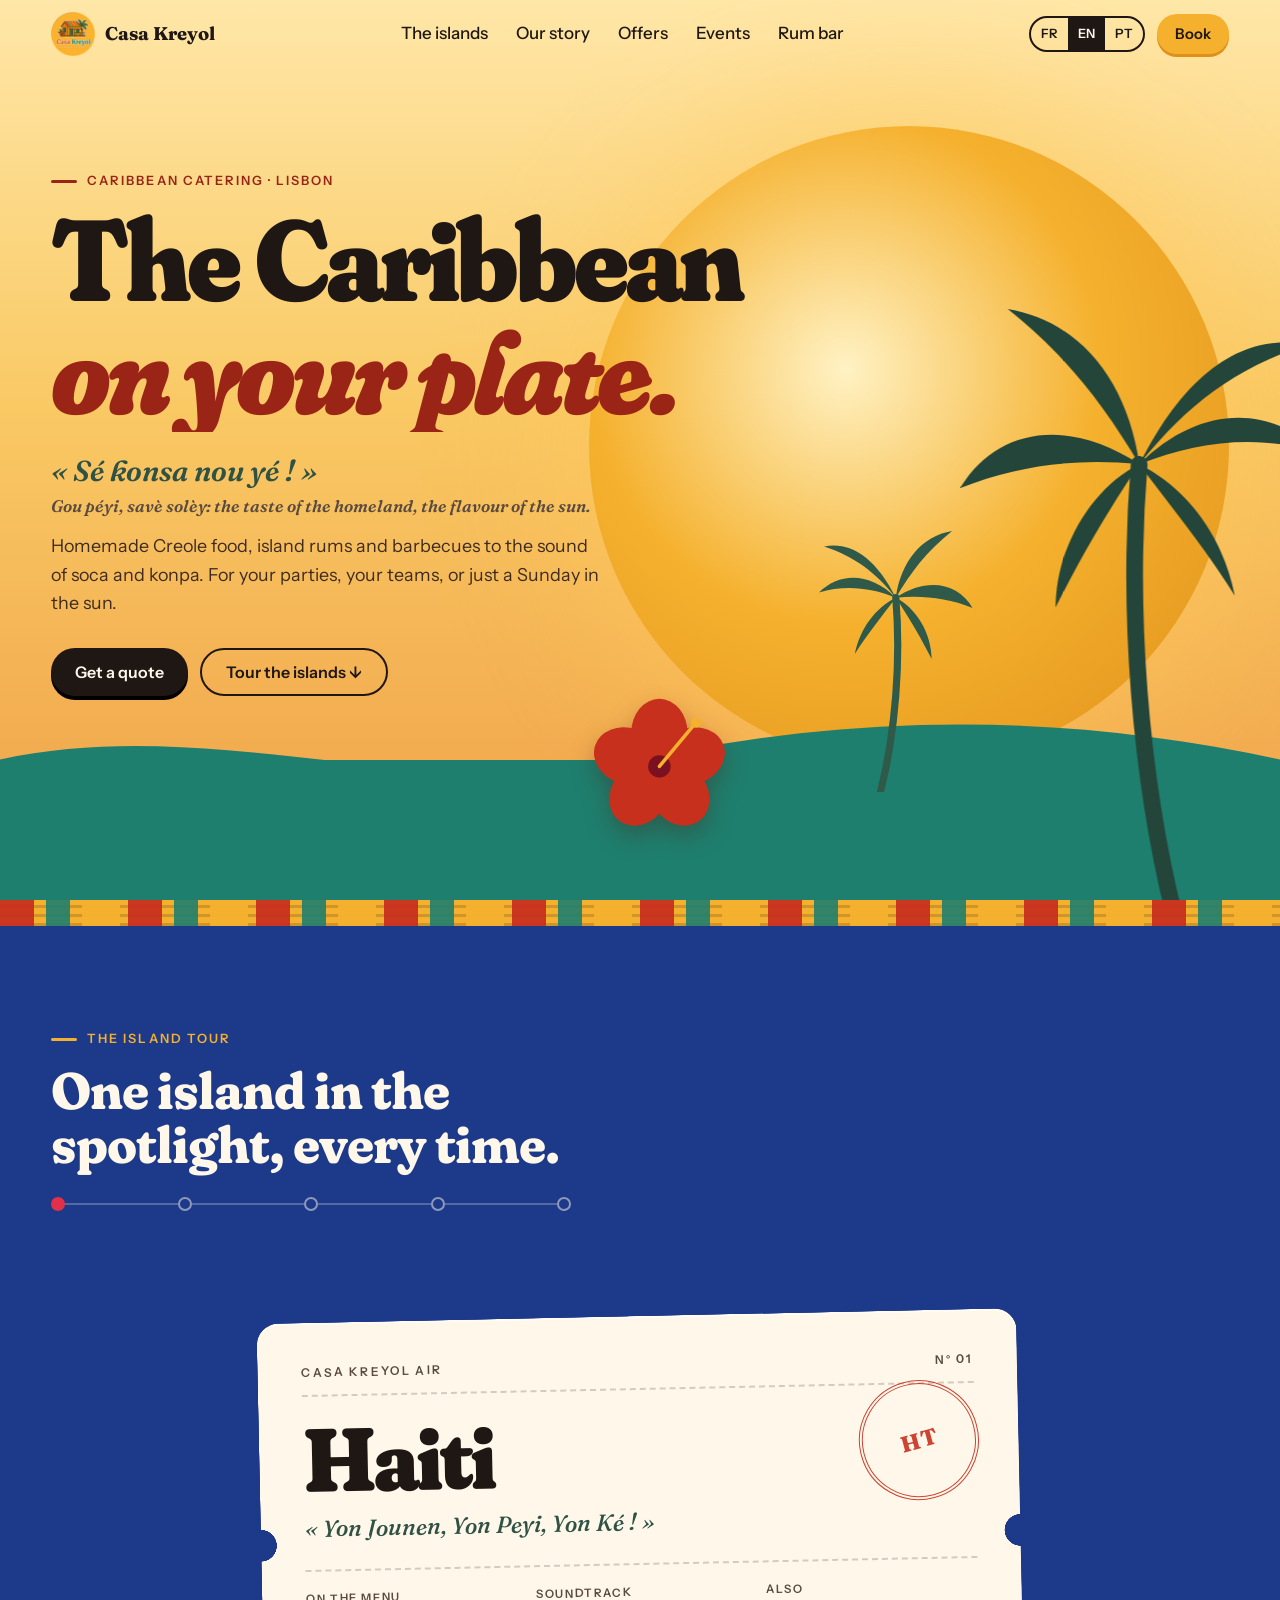
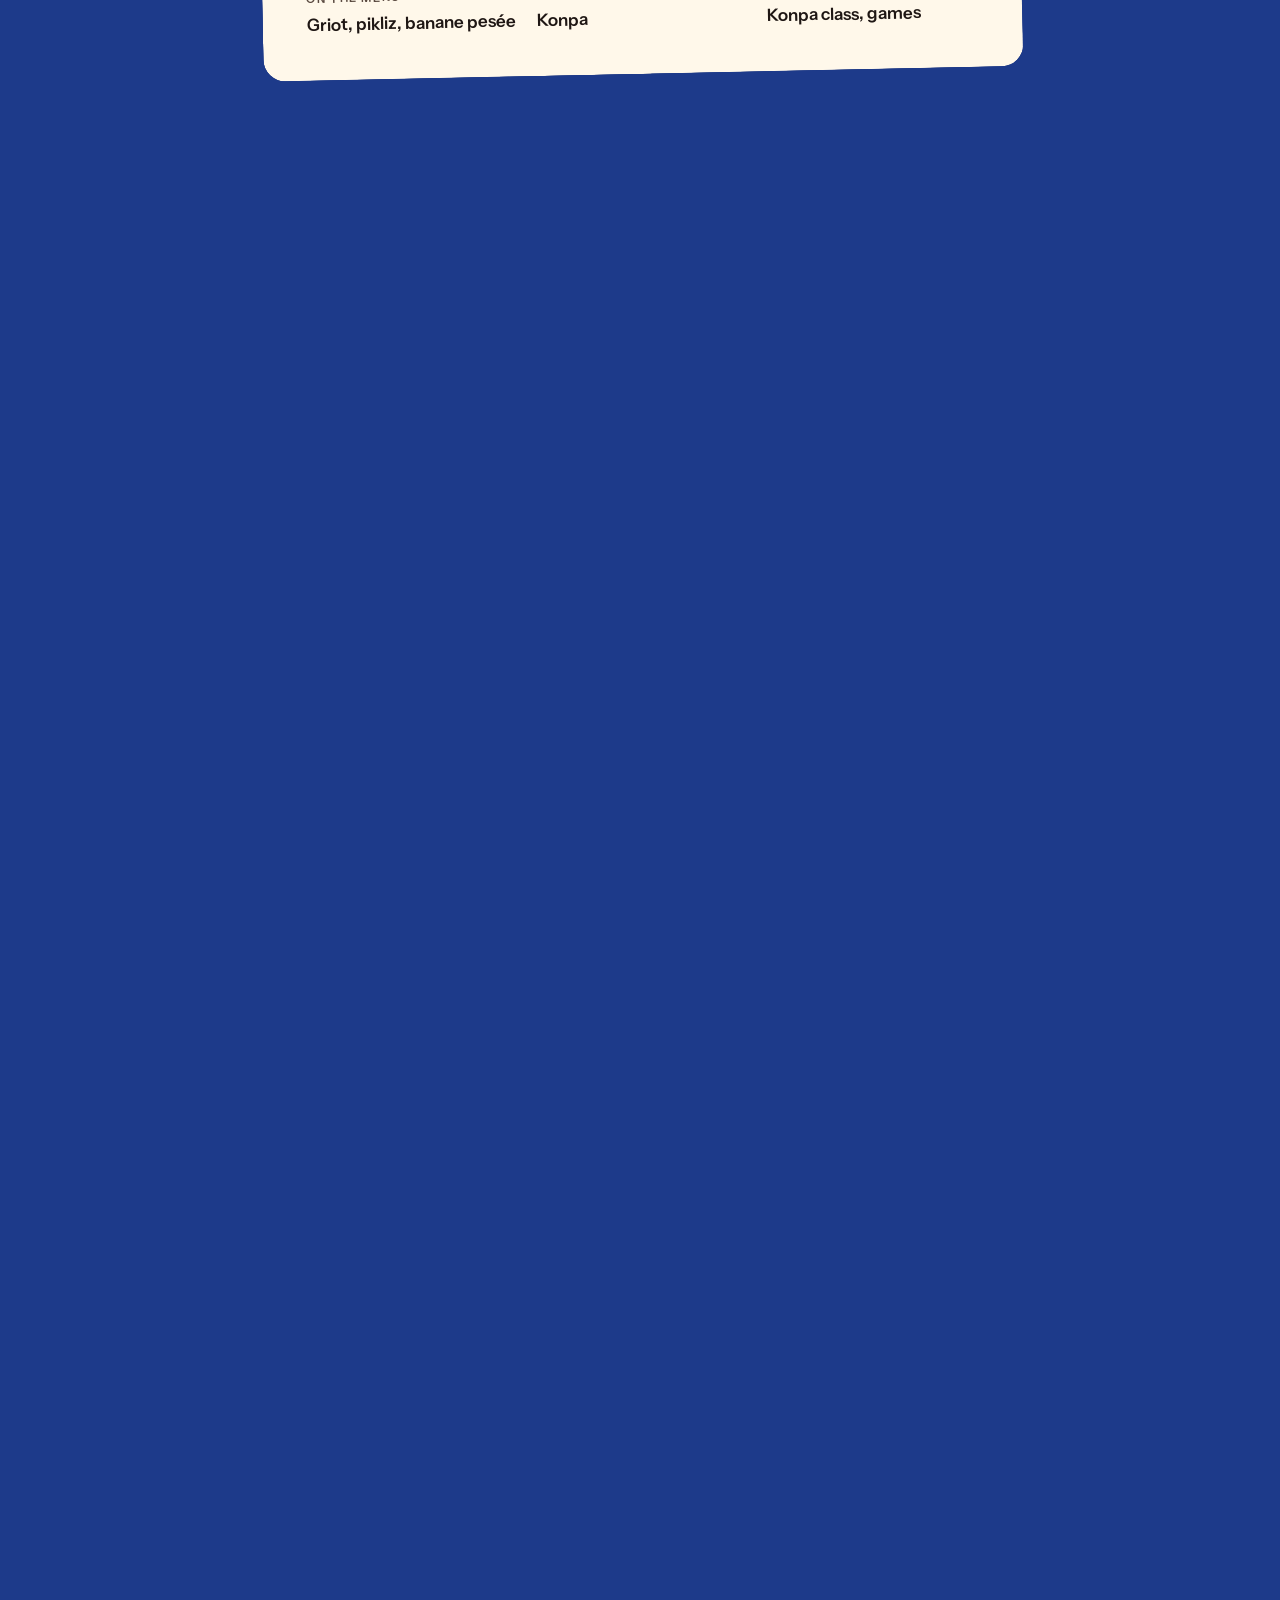
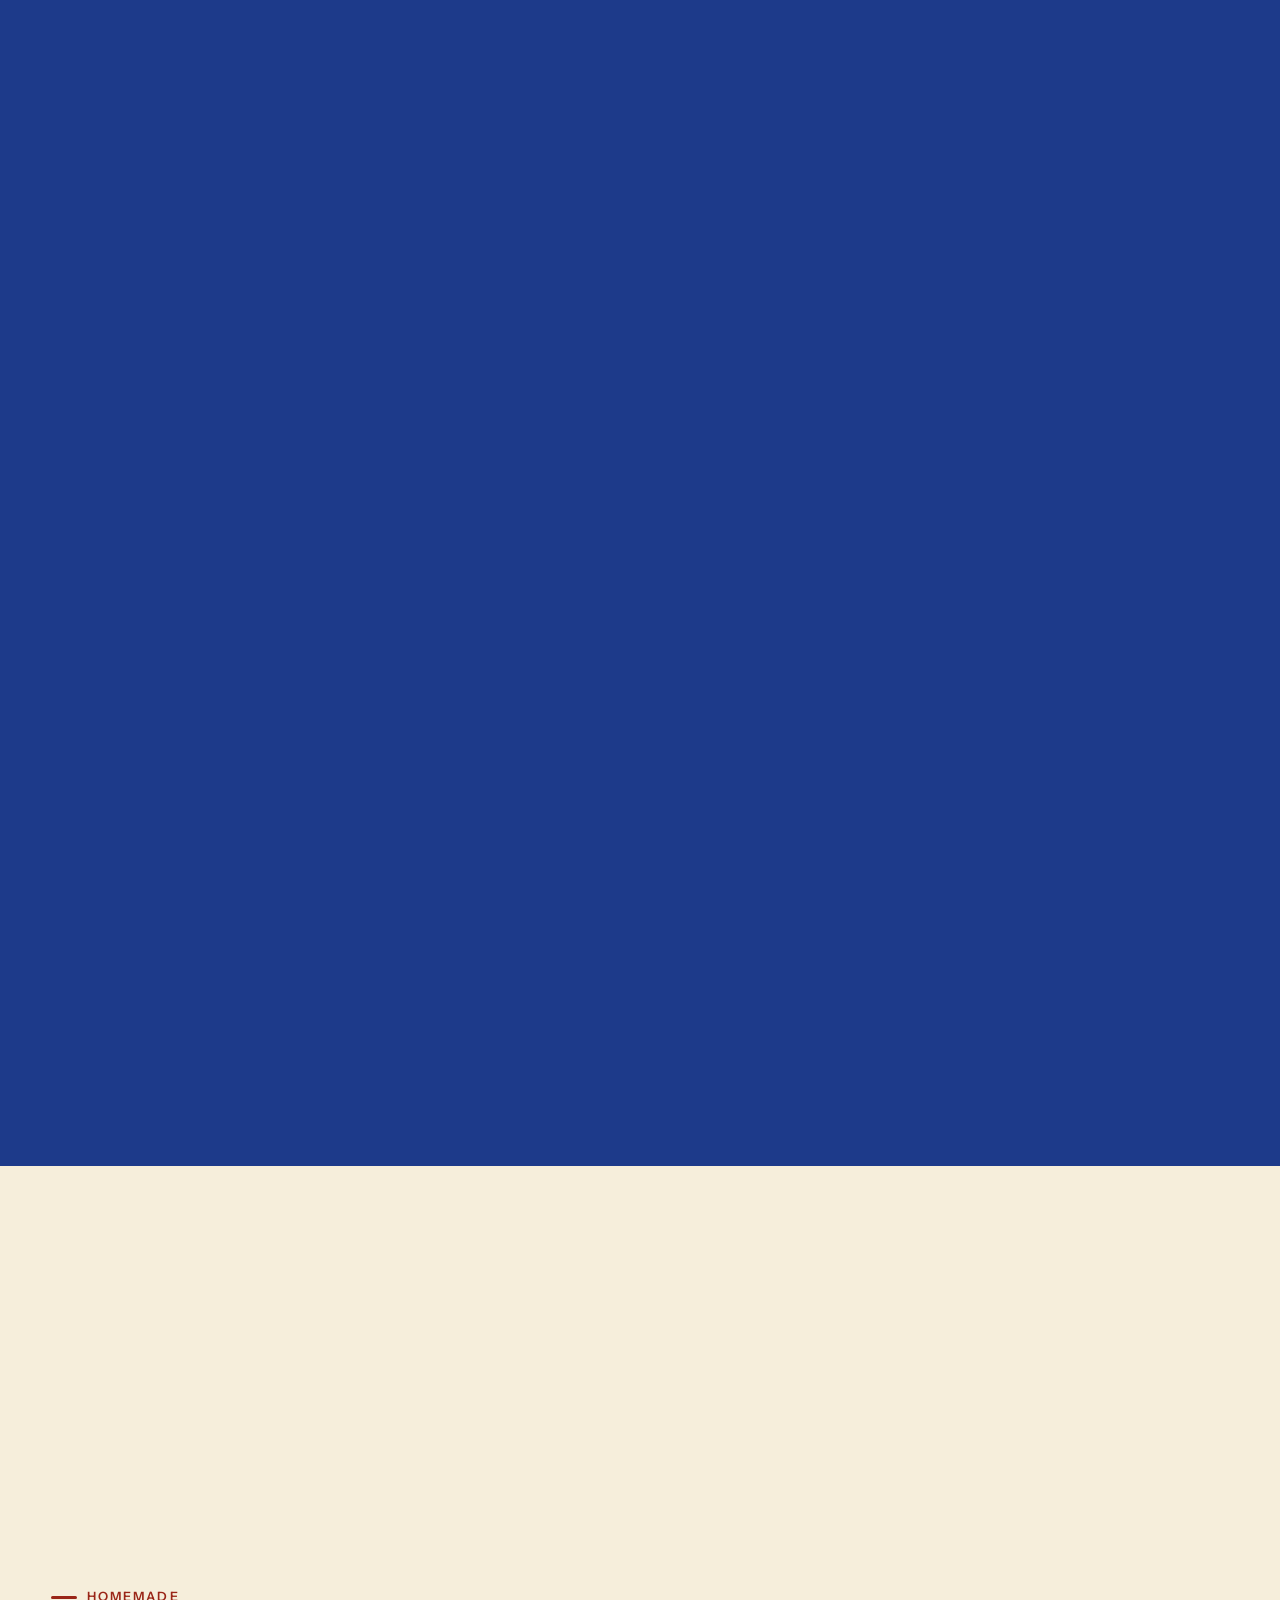
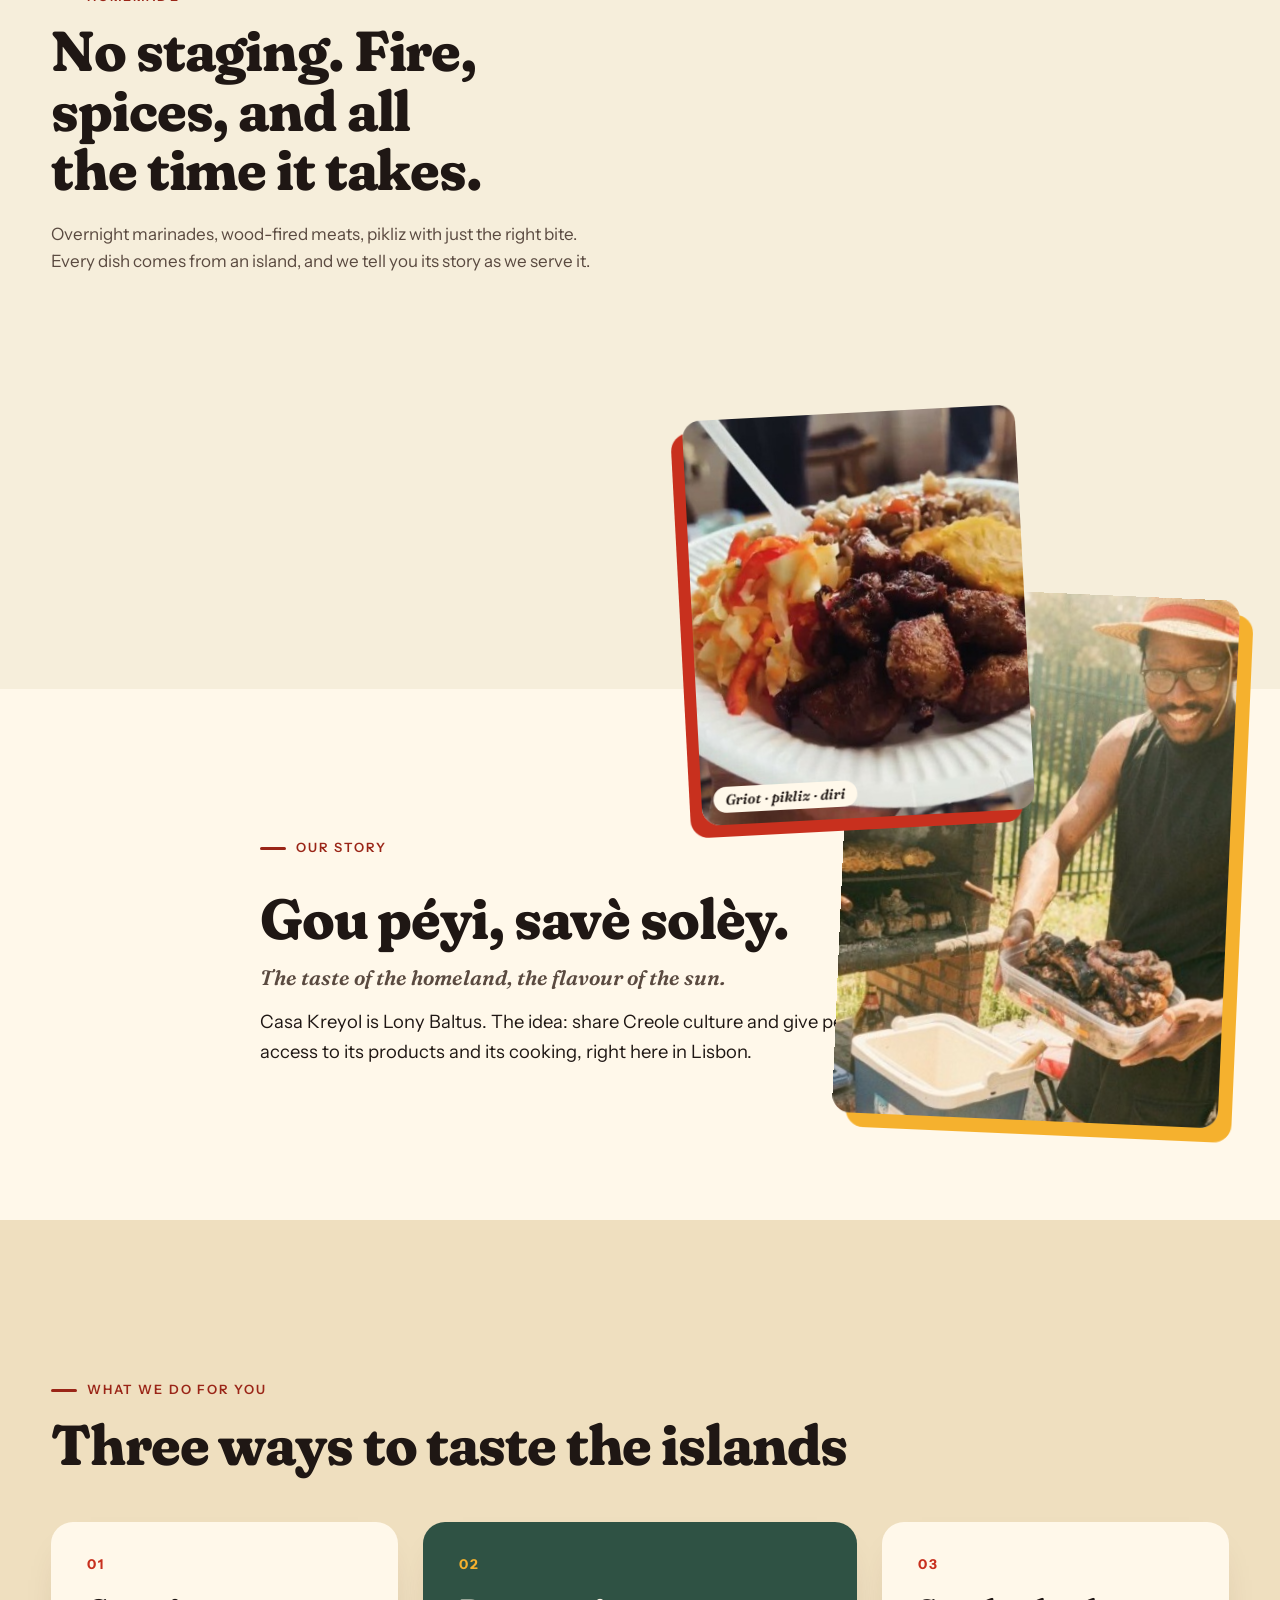
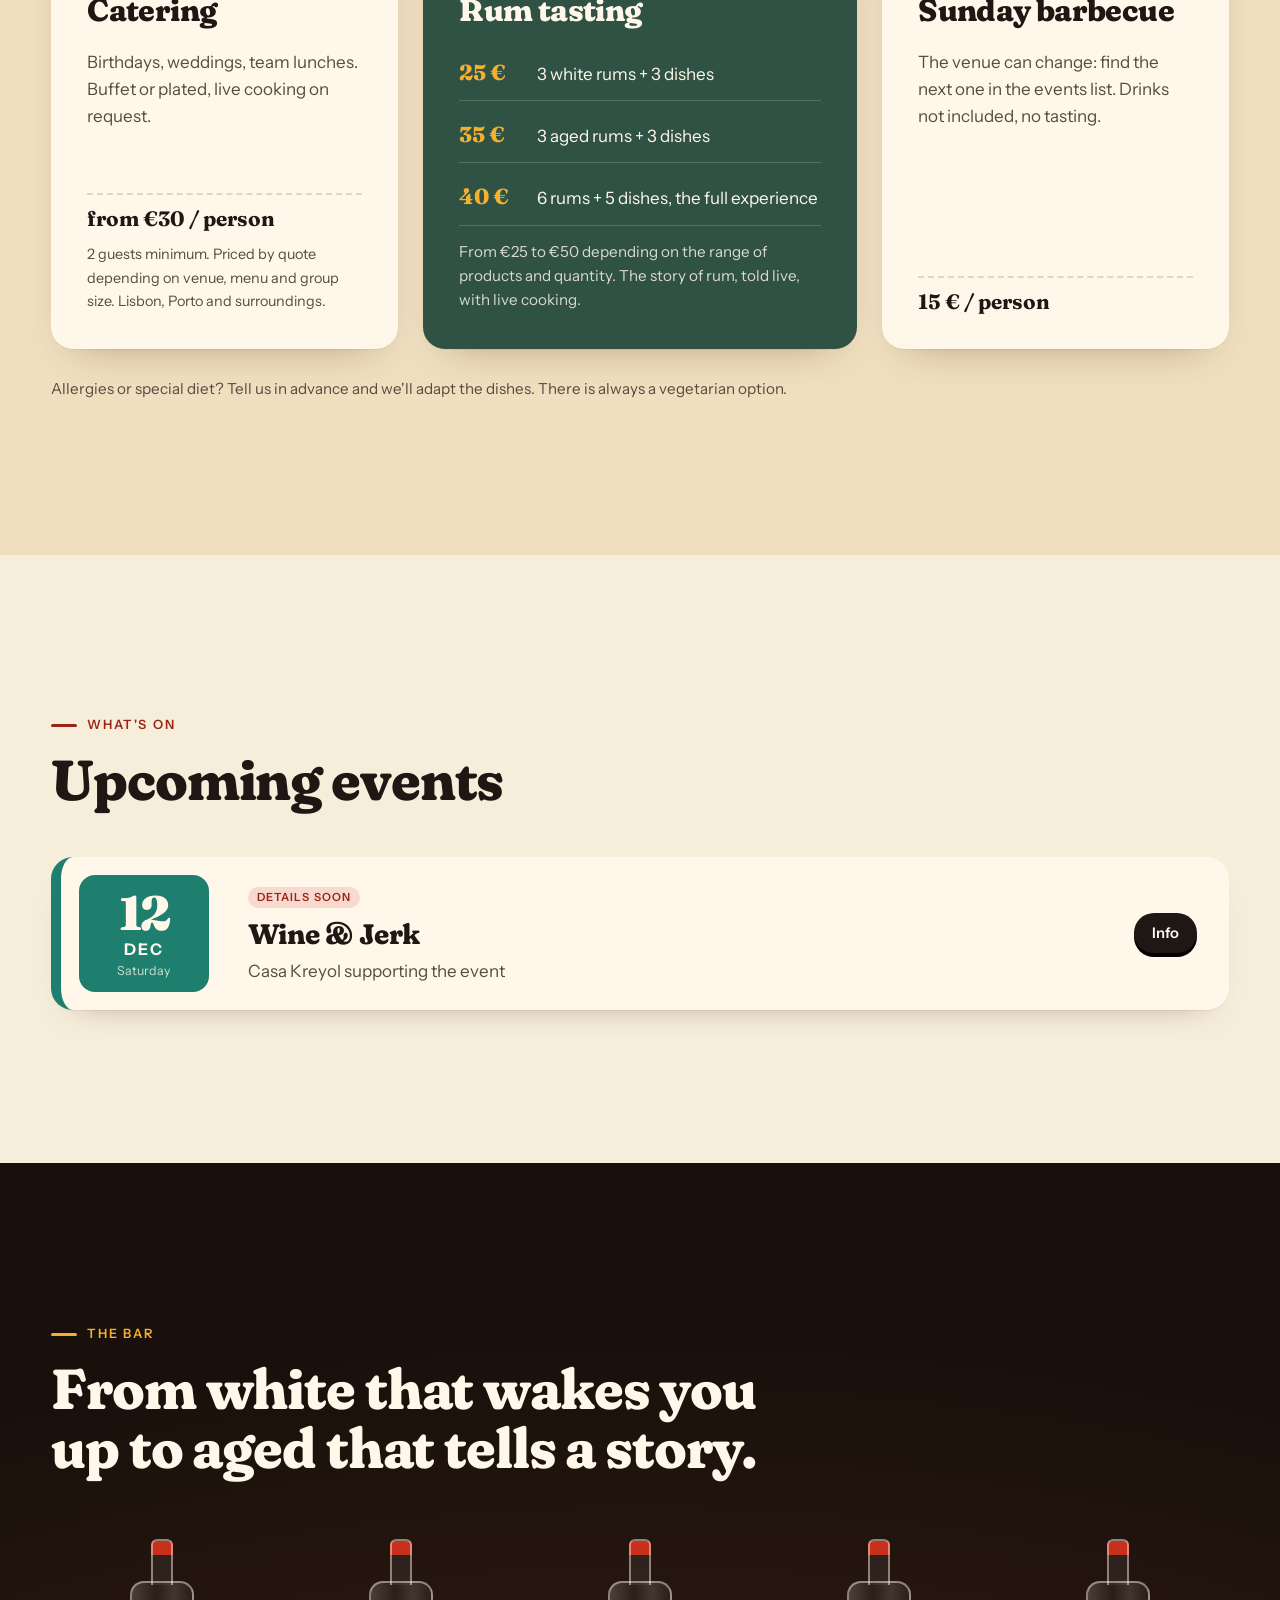
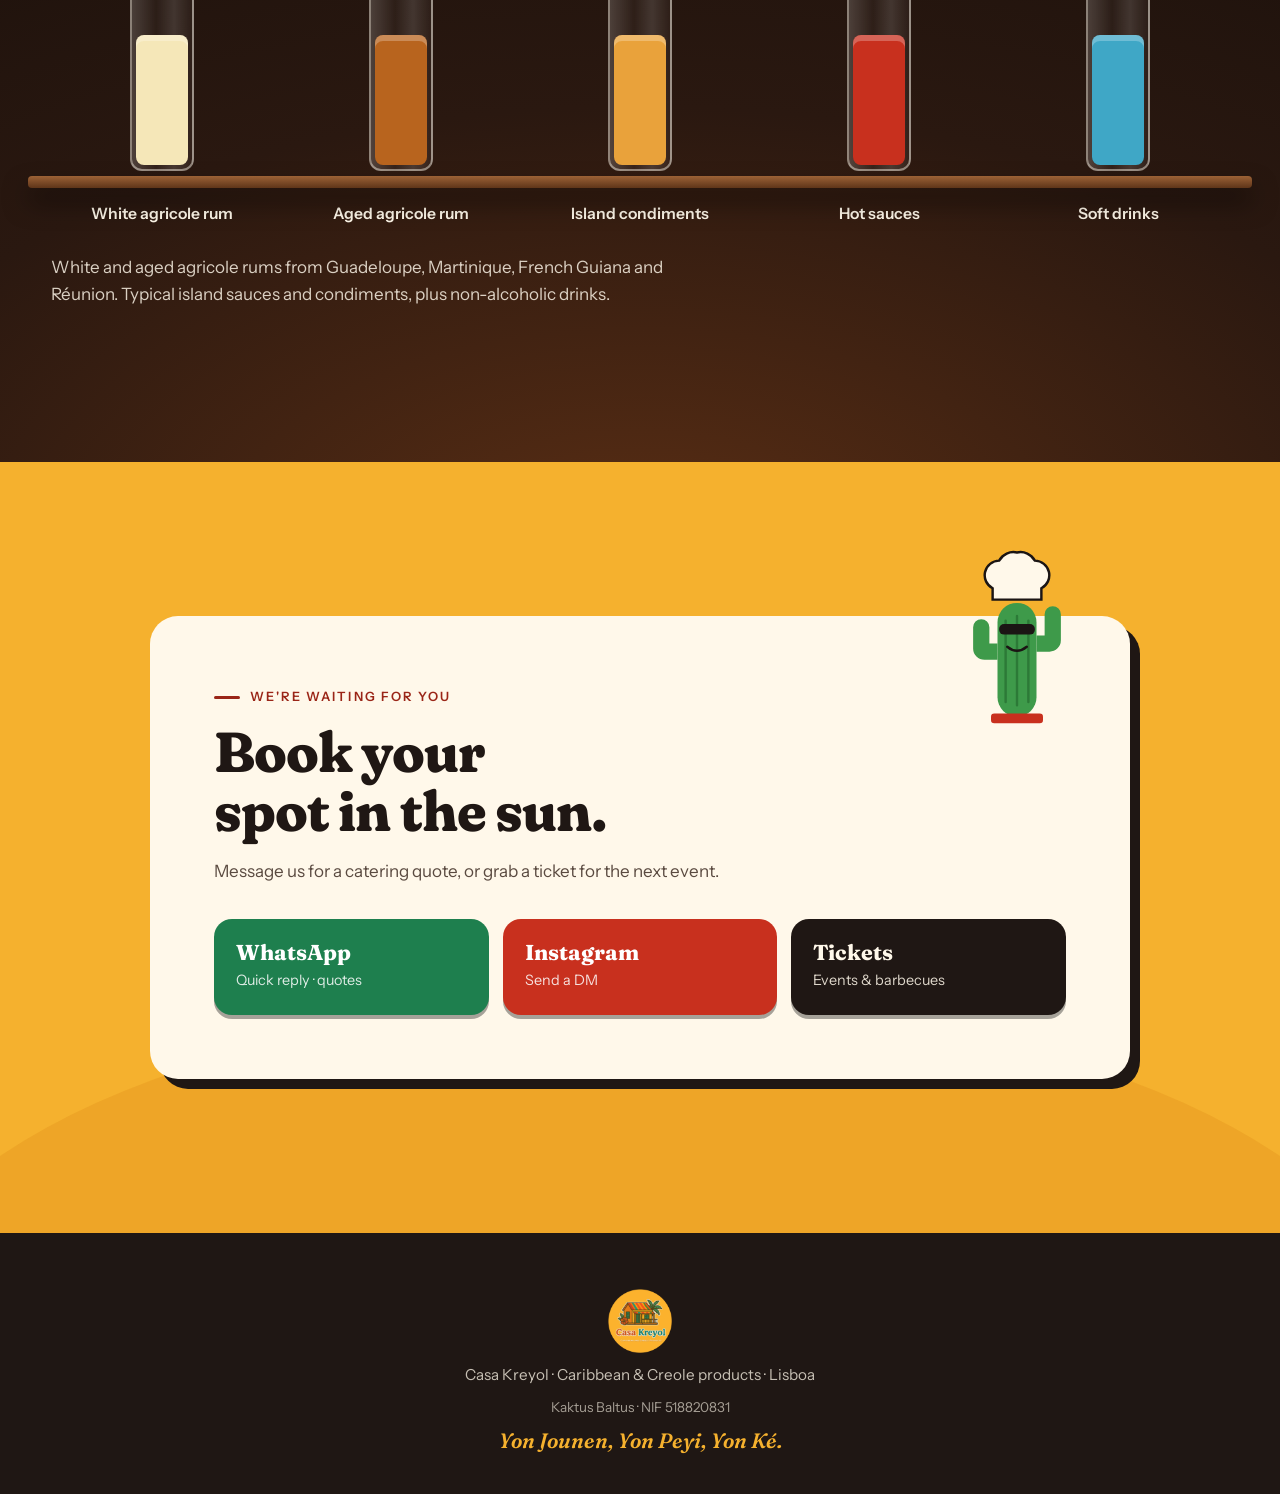
==== commit 4807824a: "Apply client questionnaire answers: prices, story, events, PT language, legal footer Co-Authored-By:" ====
--- a/index.html
+++ b/index.html
@@ -4,7 +4,7 @@
 <meta charset="utf-8">
 <meta name="viewport" content="width=device-width, initial-scale=1">
 <title>Casa Kreyol · Traiteur caribéen à Lisbonne</title>
-<meta name="description" content="Casa Kreyol : cuisine caribéenne et créole, traiteur, dégustations de rhum et barbecues à Lisbonne.">
+<meta name="description" content="Casa Kreyol : cuisine caribéenne et créole, traiteur (Lisbonne, Porto et environs), dégustations de rhum agricole et barbecues.">
 <link rel="icon" href="assets/logo.png">
 <link rel="preconnect" href="https://fonts.googleapis.com">
 <link rel="preconnect" href="https://fonts.gstatic.com" crossorigin>
@@ -13,7 +13,7 @@
 </head>
 <body>
 
-<a class="skip" href="#escales"><span lang="fr">Aller au contenu</span><span lang="en">Skip to content</span></a>
+<a class="skip" href="#escales"><span lang="fr">Aller au contenu</span><span lang="en">Skip to content</span><span lang="pt">Ir para o conteúdo</span></a>
 
 <!-- NAV -->
 <header class="nav" id="nav">
@@ -22,17 +22,19 @@
     <span>Casa Kreyol</span>
   </a>
   <nav class="nav__links" aria-label="Principale">
-    <a href="#escales"><span lang="fr">Les îles</span><span lang="en">The islands</span></a>
-    <a href="#offres"><span lang="fr">Offres</span><span lang="en">Offers</span></a>
-    <a href="#agenda"><span lang="fr">Agenda</span><span lang="en">Events</span></a>
-    <a href="#rhum"><span lang="fr">Bar à rhum</span><span lang="en">Rum bar</span></a>
+    <a href="#escales"><span lang="fr">Les îles</span><span lang="en">The islands</span><span lang="pt">As ilhas</span></a>
+    <a href="#histoire"><span lang="fr">Notre histoire</span><span lang="en">Our story</span><span lang="pt">A nossa história</span></a>
+    <a href="#offres"><span lang="fr">Offres</span><span lang="en">Offers</span><span lang="pt">Ofertas</span></a>
+    <a href="#agenda"><span lang="fr">Agenda</span><span lang="en">Events</span><span lang="pt">Agenda</span></a>
+    <a href="#rhum"><span lang="fr">Bar à rhum</span><span lang="en">Rum bar</span><span lang="pt">Bar de rum</span></a>
   </nav>
   <div class="nav__end">
     <div class="lang" role="group" aria-label="Langue / Language">
       <button type="button" data-set-lang="fr" aria-pressed="true">FR</button>
       <button type="button" data-set-lang="en" aria-pressed="false">EN</button>
+      <button type="button" data-set-lang="pt" aria-pressed="false">PT</button>
     </div>
-    <a class="btn btn--sun btn--sm" href="#reserver"><span lang="fr">Réserver</span><span lang="en">Book</span></a>
+    <a class="btn btn--sun btn--sm" href="#reserver"><span lang="fr">Réserver</span><span lang="en">Book</span><span lang="pt">Reservar</span></a>
   </div>
 </header>
 
@@ -50,19 +52,20 @@
   <svg class="hero__hibiscus" aria-hidden="true" viewBox="0 0 200 200"><use href="#hibiscus"/></svg>
 
   <div class="hero__copy">
-    <p class="kicker"><span lang="fr">Traiteur caribéen · Lisbonne</span><span lang="en">Caribbean catering · Lisbon</span></p>
+    <p class="kicker"><span lang="fr">Traiteur caribéen · Lisbonne</span><span lang="en">Caribbean catering · Lisbon</span><span lang="pt">Catering caribenho · Lisboa</span></p>
     <h1 id="hero-title" class="hero__title">
-      <span class="line"><span lang="fr">La Caraïbe</span><span lang="en">The Caribbean</span></span>
-      <span class="line"><span lang="fr">dans l'assiette.</span><span lang="en">on your plate.</span></span>
+      <span class="line"><span lang="fr">La Caraïbe</span><span lang="en">The Caribbean</span><span lang="pt">As Caraíbas</span></span>
+      <span class="line"><span lang="fr">dans l'assiette.</span><span lang="en">on your plate.</span><span lang="pt">no seu prato.</span></span>
     </h1>
     <p class="hero__kreyol">« Sé konsa nou yé ! »</p>
+    <p class="hero__motto"><span lang="fr">Gou péyi, savè solèy : le goût du pays, saveur du soleil.</span><span lang="en">Gou péyi, savè solèy: the taste of the homeland, the flavour of the sun.</span><span lang="pt">Gou péyi, savè solèy: o sabor da terra, o sabor do sol.</span></p>
     <p class="hero__lede">
       <span lang="fr">Cuisine créole maison, rhums des îles et barbecues au son de la soca et du konpa. Pour vos fêtes, vos équipes, ou juste un dimanche au soleil.</span>
-      <span lang="en">Homemade Creole food, island rums and barbecues to the sound of soca and konpa. For your parties, your teams, or just a Sunday in the sun.</span>
+      <span lang="en">Homemade Creole food, island rums and barbecues to the sound of soca and konpa. For your parties, your teams, or just a Sunday in the sun.</span><span lang="pt">Cozinha crioula caseira, rumes das ilhas e churrascos ao som de soca e konpa. Para as suas festas, as suas equipas, ou apenas um domingo ao sol.</span>
     </p>
     <div class="hero__cta">
-      <a class="btn btn--ink" href="#reserver"><span lang="fr">Demander un devis</span><span lang="en">Get a quote</span></a>
-      <a class="btn btn--ghost" href="#escales"><span lang="fr">Faire le tour des îles ↓</span><span lang="en">Tour the islands ↓</span></a>
+      <a class="btn btn--ink" href="#reserver"><span lang="fr">Demander un devis</span><span lang="en">Get a quote</span><span lang="pt">Pedir orçamento</span></a>
+      <a class="btn btn--ghost" href="#escales"><span lang="fr">Faire le tour des îles ↓</span><span lang="en">Tour the islands ↓</span><span lang="pt">Volta às ilhas ↓</span></a>
     </div>
   </div>
 </section>
@@ -73,8 +76,8 @@
 <section class="tour" id="escales" aria-labelledby="tour-title">
   <div class="tour__sticky">
     <header class="tour__head">
-      <p class="kicker kicker--light"><span lang="fr">La tournée des îles</span><span lang="en">The island tour</span></p>
-      <h2 id="tour-title" class="tour__title"><span lang="fr">Une île à l'honneur, à chaque rendez-vous.</span><span lang="en">One island in the spotlight, every time.</span></h2>
+      <p class="kicker kicker--light"><span lang="fr">La tournée des îles</span><span lang="en">The island tour</span><span lang="pt">A volta às ilhas</span></p>
+      <h2 id="tour-title" class="tour__title"><span lang="fr">Une île à l'honneur, à chaque rendez-vous.</span><span lang="en">One island in the spotlight, every time.</span><span lang="pt">Uma ilha em destaque, de cada vez.</span></h2>
       <ol class="route" aria-hidden="true">
         <li></li><li></li><li></li><li></li><li></li>
       </ol>
@@ -84,12 +87,12 @@
       <article class="stop" data-ground="#1D3A8A" data-accent="#E2304A">
         <div class="stop__pass">
           <div class="pass__top"><span>CASA KREYOL AIR</span><span>N° 01</span></div>
-          <h3 class="stop__name"><span lang="fr">Haïti</span><span lang="en">Haiti</span></h3>
+          <h3 class="stop__name"><span lang="fr">Haïti</span><span lang="en">Haiti</span><span lang="pt">Haiti</span></h3>
           <p class="stop__motto">« Yon Jounen, Yon Peyi, Yon Ké ! »</p>
           <dl class="pass__grid">
-            <div><dt><span lang="fr">Au menu</span><span lang="en">On the menu</span></dt><dd>Griot, pikliz, banane pesée</dd></div>
-            <div><dt><span lang="fr">Au son de</span><span lang="en">Soundtrack</span></dt><dd>Konpa</dd></div>
-            <div><dt><span lang="fr">Et aussi</span><span lang="en">Also</span></dt><dd><span lang="fr">Cours de konpa, jeux</span><span lang="en">Konpa class, games</span></dd></div>
+            <div><dt><span lang="fr">Au menu</span><span lang="en">On the menu</span><span lang="pt">No menu</span></dt><dd>Griot, pikliz, banane pesée</dd></div>
+            <div><dt><span lang="fr">Au son de</span><span lang="en">Soundtrack</span><span lang="pt">Banda sonora</span></dt><dd>Konpa</dd></div>
+            <div><dt><span lang="fr">Et aussi</span><span lang="en">Also</span><span lang="pt">E ainda</span></dt><dd><span lang="fr">Cours de konpa, jeux</span><span lang="en">Konpa class, games</span><span lang="pt">Aula de konpa, jogos</span></dd></div>
           </dl>
           <div class="pass__stamp">HT</div>
         </div>
@@ -99,11 +102,11 @@
         <div class="stop__pass">
           <div class="pass__top"><span>CASA KREYOL AIR</span><span>N° 02</span></div>
           <h3 class="stop__name">Trinidad <i>&amp;</i> Tobago</h3>
-          <p class="stop__motto"><span lang="fr">« La terre des colibris »</span><span lang="en">“Land of the hummingbird”</span></p>
-          <dl class="pass__grid">
-            <div><dt><span lang="fr">Au menu</span><span lang="en">On the menu</span></dt><dd>Doubles, pelau, curry</dd></div>
-            <div><dt><span lang="fr">Au son de</span><span lang="en">Soundtrack</span></dt><dd>Soca</dd></div>
-            <div><dt><span lang="fr">Et aussi</span><span lang="en">Also</span></dt><dd>Caribbean Tour × Vi's Bar</dd></div>
+          <p class="stop__motto"><span lang="fr">« La terre des colibris »</span><span lang="en">“Land of the hummingbird”</span><span lang="pt">“A terra do colibri”</span></p>
+          <dl class="pass__grid">
+            <div><dt><span lang="fr">Au menu</span><span lang="en">On the menu</span><span lang="pt">No menu</span></dt><dd>Doubles, pelau, curry</dd></div>
+            <div><dt><span lang="fr">Au son de</span><span lang="en">Soundtrack</span><span lang="pt">Banda sonora</span></dt><dd>Soca</dd></div>
+            <div><dt><span lang="fr">Et aussi</span><span lang="en">Also</span><span lang="pt">E ainda</span></dt><dd>Caribbean Tour × Vi's Bar</dd></div>
           </dl>
           <div class="pass__stamp">TT</div>
         </div>
@@ -112,12 +115,12 @@
       <article class="stop" data-ground="#1C5E3E" data-accent="#F5B12E">
         <div class="stop__pass">
           <div class="pass__top"><span>CASA KREYOL AIR</span><span>N° 03</span></div>
-          <h3 class="stop__name"><span lang="fr">Dominique</span><span lang="en">Dominica</span></h3>
-          <p class="stop__motto"><span lang="fr">« L'île nature »</span><span lang="en">“The nature island”</span></p>
-          <dl class="pass__grid">
-            <div><dt><span lang="fr">Au menu</span><span lang="en">On the menu</span></dt><dd>Callaloo, poulet boucané</dd></div>
-            <div><dt><span lang="fr">Au son de</span><span lang="en">Soundtrack</span></dt><dd>Bouyon, dancehall, shatta</dd></div>
-            <div><dt><span lang="fr">Et aussi</span><span lang="en">Also</span></dt><dd>Dominica in the spotlight</dd></div>
+          <h3 class="stop__name"><span lang="fr">Dominique</span><span lang="en">Dominica</span><span lang="pt">Domínica</span></h3>
+          <p class="stop__motto"><span lang="fr">« L'île nature »</span><span lang="en">“The nature island”</span><span lang="pt">“A ilha da natureza”</span></p>
+          <dl class="pass__grid">
+            <div><dt><span lang="fr">Au menu</span><span lang="en">On the menu</span><span lang="pt">No menu</span></dt><dd>Callaloo, poulet boucané</dd></div>
+            <div><dt><span lang="fr">Au son de</span><span lang="en">Soundtrack</span><span lang="pt">Banda sonora</span></dt><dd>Bouyon, dancehall, shatta</dd></div>
+            <div><dt><span lang="fr">Et aussi</span><span lang="en">Also</span><span lang="pt">E ainda</span></dt><dd>Dominica in the spotlight</dd></div>
           </dl>
           <div class="pass__stamp">DM</div>
         </div>
@@ -129,9 +132,9 @@
           <h3 class="stop__name">Santo Domingo</h3>
           <p class="stop__motto">« ¡Hola, Quisqueya! »</p>
           <dl class="pass__grid">
-            <div><dt><span lang="fr">Au menu</span><span lang="en">On the menu</span></dt><dd>La bandera, tostones</dd></div>
-            <div><dt><span lang="fr">Au son de</span><span lang="en">Soundtrack</span></dt><dd>Merengue, bachata</dd></div>
-            <div><dt><span lang="fr">Et aussi</span><span lang="en">Also</span></dt><dd><span lang="fr">Programme de l'été</span><span lang="en">Summer programme</span></dd></div>
+            <div><dt><span lang="fr">Au menu</span><span lang="en">On the menu</span><span lang="pt">No menu</span></dt><dd>La bandera, tostones</dd></div>
+            <div><dt><span lang="fr">Au son de</span><span lang="en">Soundtrack</span><span lang="pt">Banda sonora</span></dt><dd>Merengue, bachata</dd></div>
+            <div><dt><span lang="fr">Et aussi</span><span lang="en">Also</span><span lang="pt">E ainda</span></dt><dd><span lang="fr">Programme de l'été</span><span lang="en">Summer programme</span><span lang="pt">Programa de verão</span></dd></div>
           </dl>
           <div class="pass__stamp">DO</div>
         </div>
@@ -140,12 +143,12 @@
       <article class="stop" data-ground="#B8481A" data-accent="#F5B12E">
         <div class="stop__pass">
           <div class="pass__top"><span>CASA KREYOL AIR</span><span>N° 05</span></div>
-          <h3 class="stop__name"><span lang="fr">Antilles</span><span lang="en">French Antilles</span></h3>
+          <h3 class="stop__name"><span lang="fr">Antilles</span><span lang="en">French Antilles</span><span lang="pt">Antilhas Francesas</span></h3>
           <p class="stop__motto">« Sé konsa nou yé ! »</p>
           <dl class="pass__grid">
-            <div><dt><span lang="fr">Au menu</span><span lang="en">On the menu</span></dt><dd>Colombo, accras, boudin</dd></div>
-            <div><dt><span lang="fr">Au son de</span><span lang="en">Soundtrack</span></dt><dd>Zouk, gwoka</dd></div>
-            <div><dt><span lang="fr">Et aussi</span><span lang="en">Also</span></dt><dd><span lang="fr">Octobre, mois créole</span><span lang="en">October, Creole month</span></dd></div>
+            <div><dt><span lang="fr">Au menu</span><span lang="en">On the menu</span><span lang="pt">No menu</span></dt><dd>Colombo, accras, boudin</dd></div>
+            <div><dt><span lang="fr">Au son de</span><span lang="en">Soundtrack</span><span lang="pt">Banda sonora</span></dt><dd>Zouk, gwoka</dd></div>
+            <div><dt><span lang="fr">Et aussi</span><span lang="en">Also</span><span lang="pt">E ainda</span></dt><dd><span lang="fr">Octobre, mois créole</span><span lang="en">October, Creole month</span><span lang="pt">Outubro, mês crioulo</span></dd></div>
           </dl>
           <div class="pass__stamp">GP·MQ</div>
         </div>
@@ -157,9 +160,9 @@
 <!-- KITCHEN (real photos) -->
 <section class="kitchen" aria-labelledby="kitchen-title">
   <div class="kitchen__text">
-    <p class="kicker"><span lang="fr">Fait maison</span><span lang="en">Homemade</span></p>
-    <h2 id="kitchen-title"><span lang="fr">Pas de mise en scène. Du feu, des épices, et le temps qu'il faut.</span><span lang="en">No staging. Fire, spices, and all the time it takes.</span></h2>
-    <p><span lang="fr">Marinades de la veille, viandes grillées au feu de bois, pikliz qui pique juste ce qu'il faut. Chaque plat vient d'une île, et on vous raconte son histoire en le servant.</span><span lang="en">Overnight marinades, wood-fired meats, pikliz with just the right bite. Every dish comes from an island, and we tell you its story as we serve it.</span></p>
+    <p class="kicker"><span lang="fr">Fait maison</span><span lang="en">Homemade</span><span lang="pt">Feito em casa</span></p>
+    <h2 id="kitchen-title"><span lang="fr">Pas de mise en scène. Du feu, des épices, et le temps qu'il faut.</span><span lang="en">No staging. Fire, spices, and all the time it takes.</span><span lang="pt">Sem encenação. Fogo, especiarias e todo o tempo necessário.</span></h2>
+    <p><span lang="fr">Marinades de la veille, viandes grillées au feu de bois, pikliz qui pique juste ce qu'il faut. Chaque plat vient d'une île, et on vous raconte son histoire en le servant.</span><span lang="en">Overnight marinades, wood-fired meats, pikliz with just the right bite. Every dish comes from an island, and we tell you its story as we serve it.</span><span lang="pt">Marinadas da véspera, carnes grelhadas a lenha, pikliz com o picante certo. Cada prato vem de uma ilha, e contamos-lhe a sua história ao servir.</span></p>
   </div>
   <figure class="kitchen__photo kitchen__photo--a" data-depth="0.08">
     <img src="assets/chef-grill.jpg" alt="Le chef de Casa Kreyol au barbecue, un bac de viandes grillées à la main" loading="lazy" width="340" height="465">
@@ -170,37 +173,49 @@
   </figure>
 </section>
 
+<!-- STORY -->
+<section class="story" id="histoire" aria-labelledby="story-title">
+  <div class="story__inner">
+    <p class="kicker"><span lang="fr">Notre histoire</span><span lang="en">Our story</span><span lang="pt">A nossa história</span></p>
+    <h2 id="story-title">Gou péyi, savè solèy.</h2>
+    <p class="story__sub"><span lang="fr">Le goût du pays, saveur du soleil.</span><span lang="en">The taste of the homeland, the flavour of the sun.</span><span lang="pt">O sabor da terra, o sabor do sol.</span></p>
+    <p><span lang="fr">Casa Kreyol, c'est Lony Baltus. Son idée : faire découvrir la culture créole et donner accès à ses produits et à sa cuisine, ici à Lisbonne.</span><span lang="en">Casa Kreyol is Lony Baltus. The idea: share Creole culture and give people access to its products and its cooking, right here in Lisbon.</span><span lang="pt">A Casa Kreyol é o Lony Baltus. A ideia: partilhar a cultura crioula e dar acesso aos seus produtos e à sua cozinha, aqui em Lisboa.</span></p>
+  </div>
+</section>
+
 <!-- OFFERS -->
 <section class="offers" id="offres" aria-labelledby="offers-title">
   <header class="section-head">
-    <p class="kicker"><span lang="fr">Ce qu'on fait pour vous</span><span lang="en">What we do for you</span></p>
-    <h2 id="offers-title"><span lang="fr">Trois façons de goûter les îles</span><span lang="en">Three ways to taste the islands</span></h2>
+    <p class="kicker"><span lang="fr">Ce qu'on fait pour vous</span><span lang="en">What we do for you</span><span lang="pt">O que fazemos por si</span></p>
+    <h2 id="offers-title"><span lang="fr">Trois façons de goûter les îles</span><span lang="en">Three ways to taste the islands</span><span lang="pt">Três maneiras de provar as ilhas</span></h2>
   </header>
 
   <div class="offers__list">
     <article class="offer">
       <span class="offer__num">01</span>
-      <h3><span lang="fr">Traiteur</span><span lang="en">Catering</span></h3>
-      <p><span lang="fr">Anniversaires, mariages, repas d'équipe. Buffet ou service à l'assiette, cuisine en direct possible.</span><span lang="en">Birthdays, weddings, team lunches. Buffet or plated, live cooking on request.</span></p>
-      <p class="offer__price"><span lang="fr">dès 4 personnes</span><span lang="en">from 4 guests</span></p>
+      <h3><span lang="fr">Traiteur</span><span lang="en">Catering</span><span lang="pt">Catering</span></h3>
+      <p><span lang="fr">Anniversaires, mariages, repas d'équipe. Buffet ou service à l'assiette, cuisine en direct possible.</span><span lang="en">Birthdays, weddings, team lunches. Buffet or plated, live cooking on request.</span><span lang="pt">Aniversários, casamentos, almoços de equipa. Buffet ou serviço à mesa, cozinha ao vivo a pedido.</span></p>
+      <p class="offer__price"><span lang="fr">dès 30 € / personne</span><span lang="en">from €30 / person</span><span lang="pt">desde 30 € / pessoa</span></p>
+      <p class="offer__note"><span lang="fr">2 personnes minimum. Tarif sur devis selon le lieu, le menu et la taille du groupe. Lisbonne, Porto et environs.</span><span lang="en">2 guests minimum. Priced by quote depending on venue, menu and group size. Lisbon, Porto and surroundings.</span><span lang="pt">Mínimo 2 pessoas. Preço por orçamento consoante o local, o menu e o tamanho do grupo. Lisboa, Porto e arredores.</span></p>
     </article>
     <article class="offer offer--feature">
       <span class="offer__num">02</span>
-      <h3><span lang="fr">Dégustation de rhum</span><span lang="en">Rum tasting</span></h3>
+      <h3><span lang="fr">Dégustation de rhum</span><span lang="en">Rum tasting</span><span lang="pt">Prova de rum</span></h3>
       <ul class="offer__tiers">
-        <li><b>25 €</b><span lang="fr">3 rhums blancs + 3 plats</span><span lang="en">3 white rums + 3 dishes</span></li>
-        <li><b>—</b><span lang="fr">3 rhums vieux + 3 plats <em>(prix à confirmer)</em></span><span lang="en">3 aged rums + 3 dishes <em>(price TBC)</em></span></li>
-        <li><b>40 €</b><span lang="fr">6 rhums + 5 plats, l'expérience complète</span><span lang="en">6 rums + 5 dishes, the full experience</span></li>
+        <li><b>25 €</b><span lang="fr">3 rhums blancs + 3 plats</span><span lang="en">3 white rums + 3 dishes</span><span lang="pt">3 rumes brancos + 3 pratos</span></li>
+        <li><b>35 €</b><span lang="fr">3 rhums vieux + 3 plats</span><span lang="en">3 aged rums + 3 dishes</span><span lang="pt">3 rumes velhos + 3 pratos</span></li>
+        <li><b>40 €</b><span lang="fr">6 rhums + 5 plats, l'expérience complète</span><span lang="en">6 rums + 5 dishes, the full experience</span><span lang="pt">6 rumes + 5 pratos, a experiência completa</span></li>
       </ul>
-      <p class="offer__note"><span lang="fr">Histoire du rhum racontée et cuisine en direct.</span><span lang="en">The story of rum, told live, with live cooking.</span></p>
+      <p class="offer__note"><span lang="fr">De 25 à 50 € selon la gamme de produits et la quantité souhaitée. Histoire du rhum racontée et cuisine en direct.</span><span lang="en">From €25 to €50 depending on the range of products and quantity. The story of rum, told live, with live cooking.</span><span lang="pt">De 25 a 50 € consoante a gama de produtos e a quantidade. A história do rum contada ao vivo, com cozinha ao vivo.</span></p>
     </article>
     <article class="offer">
       <span class="offer__num">03</span>
-      <h3><span lang="fr">Barbecue du dimanche</span><span lang="en">Sunday barbecue</span></h3>
-      <p><span lang="fr">Pinhal da Paia, de 11h à 19h. Apportez votre boisson, on s'occupe du reste.</span><span lang="en">Pinhal da Paia, 11am to 7pm. Bring your drink, we handle the rest.</span></p>
-      <p class="offer__price">12,50 € <span lang="fr">/ personne</span><span lang="en">/ person</span></p>
+      <h3><span lang="fr">Barbecue du dimanche</span><span lang="en">Sunday barbecue</span><span lang="pt">Churrasco de domingo</span></h3>
+      <p><span lang="fr">Le lieu peut changer : retrouvez le prochain dans l'agenda. Boissons non incluses, sans dégustation.</span><span lang="en">The venue can change: find the next one in the events list. Drinks not included, no tasting.</span><span lang="pt">O local pode mudar: veja o próximo na agenda. Bebidas não incluídas, sem prova.</span></p>
+      <p class="offer__price">15 € <span lang="fr">/ personne</span><span lang="en">/ person</span><span lang="pt">/ pessoa</span></p>
     </article>
   </div>
+  <p class="offers__allergy"><span lang="fr">Allergies ou régime particulier ? Prévenez-nous à l'avance pour adapter les plats. Il y a toujours une option végétarienne.</span><span lang="en">Allergies or special diet? Tell us in advance and we'll adapt the dishes. There is always a vegetarian option.</span><span lang="pt">Alergias ou dieta especial? Avise-nos com antecedência e adaptamos os pratos. Há sempre uma opção vegetariana.</span></p>
 </section>
 
 <!-- EVENTS
@@ -209,84 +224,47 @@
      Retirer <span class="event__tag"> quand l'événement est confirmé. -->
 <section class="events" id="agenda" aria-labelledby="events-title">
   <header class="section-head">
-    <p class="kicker"><span lang="fr">Agenda</span><span lang="en">What's on</span></p>
-    <h2 id="events-title"><span lang="fr">Prochains événements</span><span lang="en">Upcoming events</span></h2>
+    <p class="kicker"><span lang="fr">Agenda</span><span lang="en">What's on</span><span lang="pt">Agenda</span></p>
+    <h2 id="events-title"><span lang="fr">Prochains événements</span><span lang="en">Upcoming events</span><span lang="pt">Próximos eventos</span></h2>
   </header>
 
   <ol class="events__list">
-    <li class="event" data-date="2026-12-13" style="--tone: var(--palm)">
-      <time class="event__date" datetime="2026-12-13">
-        <span class="event__day">13</span>
-        <span class="event__month"><span lang="fr">déc.</span><span lang="en">Dec</span></span>
-        <span class="event__wd"><span lang="fr">dimanche</span><span lang="en">Sunday</span></span>
+    <li class="event" data-date="2026-12-12" style="--tone: var(--palm)">
+      <time class="event__date" datetime="2026-12-12">
+        <span class="event__day">12</span>
+        <span class="event__month"><span lang="fr">déc.</span><span lang="en">Dec</span><span lang="pt">dez.</span></span>
+        <span class="event__wd"><span lang="fr">samedi</span><span lang="en">Saturday</span><span lang="pt">sábado</span></span>
       </time>
       <div class="event__body">
-        <span class="event__tag"><span lang="fr">Exemple, à confirmer</span><span lang="en">Sample, TBC</span></span>
-        <h3><span lang="fr">Barbecue caribéen</span><span lang="en">Caribbean barbecue</span></h3>
-        <p class="event__meta">Pinhal da Paia · 11h–19h · <span lang="fr">Apportez votre boisson</span><span lang="en">Bring your drink</span></p>
-        <p class="event__music">Reggae · Dancehall · Soca</p>
+        <span class="event__tag"><span lang="fr">Détails à venir</span><span lang="en">Details soon</span><span lang="pt">Detalhes em breve</span></span>
+        <h3>Wine &amp; Jerk</h3>
+        <p class="event__meta"><span lang="fr">Casa Kreyol en soutien de l'événement</span><span lang="en">Casa Kreyol supporting the event</span><span lang="pt">Casa Kreyol em apoio ao evento</span></p>
       </div>
       <div class="event__end">
-        <p class="event__price">12,50 €</p>
-        <a class="btn btn--ink btn--sm" href="https://buytickets.at/kaktusbaltusunipessoal/2508804" target="_blank" rel="noopener"><span lang="fr">Billets</span><span lang="en">Tickets</span></a>
-      </div>
-    </li>
-
-    <li class="event" data-date="2026-12-19" style="--tone: #1D3A8A">
-      <time class="event__date" datetime="2026-12-19">
-        <span class="event__day">19</span>
-        <span class="event__month"><span lang="fr">déc.</span><span lang="en">Dec</span></span>
-        <span class="event__wd"><span lang="fr">samedi</span><span lang="en">Saturday</span></span>
-      </time>
-      <div class="event__body">
-        <span class="event__tag"><span lang="fr">Exemple, à confirmer</span><span lang="en">Sample, TBC</span></span>
-        <h3><span lang="fr">Haïti à l'honneur : Noël kreyòl</span><span lang="en">Haiti in the spotlight: Kreyòl Christmas</span></h3>
-        <p class="event__meta"><span lang="fr">Lieu à confirmer</span><span lang="en">Venue TBC</span> · 14h–23h</p>
-        <p class="event__music">Konpa · <span lang="fr">cours de danse</span><span lang="en">dance class</span></p>
-      </div>
-      <div class="event__end">
-        <p class="event__price">15 €</p>
-        <a class="btn btn--ink btn--sm" href="https://buytickets.at/kaktusbaltusunipessoal/2508804" target="_blank" rel="noopener"><span lang="fr">Billets</span><span lang="en">Tickets</span></a>
-      </div>
-    </li>
-
-    <li class="event" data-date="2027-01-09" style="--tone: var(--rum)">
-      <time class="event__date" datetime="2027-01-09">
-        <span class="event__day">09</span>
-        <span class="event__month"><span lang="fr">janv.</span><span lang="en">Jan</span></span>
-        <span class="event__wd"><span lang="fr">samedi</span><span lang="en">Saturday</span></span>
-      </time>
-      <div class="event__body">
-        <span class="event__tag"><span lang="fr">Exemple, à confirmer</span><span lang="en">Sample, TBC</span></span>
-        <h3><span lang="fr">Soirée dégustation de rhum</span><span lang="en">Rum tasting night</span></h3>
-        <p class="event__meta"><span lang="fr">3 rhums blancs + 3 plats · histoire du rhum</span><span lang="en">3 white rums + 3 dishes · the story of rum</span></p>
-        <p class="event__music"><span lang="fr">Places limitées</span><span lang="en">Limited seats</span></p>
-      </div>
-      <div class="event__end">
-        <p class="event__price">25 €</p>
-        <a class="btn btn--ink btn--sm" href="#reserver"><span lang="fr">Réserver</span><span lang="en">Book</span></a>
+        <a class="btn btn--ink btn--sm" href="https://www.instagram.com/casa_kreyol/" target="_blank" rel="noopener"><span lang="fr">Infos</span><span lang="en">Info</span><span lang="pt">Info</span></a>
       </div>
     </li>
   </ol>
 
   <p class="events__empty" hidden>
     <span lang="fr">Pas d'événement annoncé pour l'instant. Suivez <a href="https://www.instagram.com/casa_kreyol/" target="_blank" rel="noopener">@casa_kreyol</a> pour la prochaine date.</span>
-    <span lang="en">No events announced yet. Follow <a href="https://www.instagram.com/casa_kreyol/" target="_blank" rel="noopener">@casa_kreyol</a> for the next date.</span>
+    <span lang="en">No events announced yet. Follow <a href="https://www.instagram.com/casa_kreyol/" target="_blank" rel="noopener">@casa_kreyol</a> for the next date.</span><span lang="pt">Ainda sem eventos anunciados. Siga <a href="https://www.instagram.com/casa_kreyol/" target="_blank" rel="noopener">@casa_kreyol</a> para a próxima data.</span>
   </p>
 </section>
 
 <!-- RUM BAR -->
 <section class="rum" id="rhum" aria-labelledby="rum-title">
   <div class="rum__inner">
-    <p class="kicker kicker--sun"><span lang="fr">Le bar</span><span lang="en">The bar</span></p>
-    <h2 id="rum-title"><span lang="fr">Du blanc qui réveille au vieux qui raconte.</span><span lang="en">From white that wakes you up to aged that tells a story.</span></h2>
+    <p class="kicker kicker--sun"><span lang="fr">Le bar</span><span lang="en">The bar</span><span lang="pt">O bar</span></p>
+    <h2 id="rum-title"><span lang="fr">Du blanc qui réveille au vieux qui raconte.</span><span lang="en">From white that wakes you up to aged that tells a story.</span><span lang="pt">Do branco que desperta ao velho que conta uma história.</span></h2>
     <ul class="shelf" aria-label="Produits">
-      <li style="--liquid:#F5E7B8"><span class="bottle" aria-hidden="true"></span><b><span lang="fr">Rhum blanc</span><span lang="en">White rum</span></b></li>
-      <li style="--liquid:#B8641E"><span class="bottle" aria-hidden="true"></span><b><span lang="fr">Rhum vieux</span><span lang="en">Aged rum</span></b></li>
-      <li style="--liquid:#E9A23B"><span class="bottle" aria-hidden="true"></span><b>Punch</b></li>
-      <li style="--liquid:#C8301E"><span class="bottle" aria-hidden="true"></span><b><span lang="fr">Sauces piquantes</span><span lang="en">Hot sauces</span></b></li>
-      <li style="--liquid:#3FA7C6"><span class="bottle" aria-hidden="true"></span><b>Softs</b></li>
+      <li style="--liquid:#F5E7B8"><span class="bottle" aria-hidden="true"></span><b><span lang="fr">Rhum agricole blanc</span><span lang="en">White agricole rum</span><span lang="pt">Rum agrícola branco</span></b></li>
+      <li style="--liquid:#B8641E"><span class="bottle" aria-hidden="true"></span><b><span lang="fr">Rhum agricole vieux</span><span lang="en">Aged agricole rum</span><span lang="pt">Rum agrícola velho</span></b></li>
+      <li style="--liquid:#E9A23B"><span class="bottle" aria-hidden="true"></span><b><span lang="fr">Condiments des îles</span><span lang="en">Island condiments</span><span lang="pt">Condimentos das ilhas</span></b></li>
+      <li style="--liquid:#C8301E"><span class="bottle" aria-hidden="true"></span><b><span lang="fr">Sauces piquantes</span><span lang="en">Hot sauces</span><span lang="pt">Molhos picantes</span></b></li>
+      <li style="--liquid:#3FA7C6"><span class="bottle" aria-hidden="true"></span><b><span lang="fr">Boissons sans alcool</span><span lang="en">Soft drinks</span><span lang="pt">Bebidas sem álcool</span></b></li>
     </ul>
+    <p class="rum__origins"><span lang="fr">Rhums agricoles blancs et vieux de Guadeloupe, Martinique, Guyane et Réunion. Sauces et condiments typiques des îles, et des boissons sans alcool.</span><span lang="en">White and aged agricole rums from Guadeloupe, Martinique, French Guiana and Réunion. Typical island sauces and condiments, plus non-alcoholic drinks.</span><span lang="pt">Rumes agrícolas brancos e velhos da Guadalupe, Martinica, Guiana Francesa e Reunião. Molhos e condimentos típicos das ilhas, e bebidas sem álcool.</span></p>
   </div>
 </section>
 
@@ -294,21 +272,21 @@
 <section class="book" id="reserver" aria-labelledby="book-title">
   <div class="book__card">
     <svg class="mascot" viewBox="0 0 160 220" aria-hidden="true"><use href="#cactus"/></svg>
-    <p class="kicker"><span lang="fr">On vous attend</span><span lang="en">We're waiting for you</span></p>
-    <h2 id="book-title"><span lang="fr">Réservez votre place au soleil.</span><span lang="en">Book your spot in the sun.</span></h2>
-    <p class="book__lede"><span lang="fr">Écrivez-nous pour un devis traiteur, ou prenez votre billet pour le prochain événement.</span><span lang="en">Message us for a catering quote, or grab a ticket for the next event.</span></p>
+    <p class="kicker"><span lang="fr">On vous attend</span><span lang="en">We're waiting for you</span><span lang="pt">Esperamos por si</span></p>
+    <h2 id="book-title"><span lang="fr">Réservez votre place au soleil.</span><span lang="en">Book your spot in the sun.</span><span lang="pt">Reserve o seu lugar ao sol.</span></h2>
+    <p class="book__lede"><span lang="fr">Écrivez-nous pour un devis traiteur, ou prenez votre billet pour le prochain événement.</span><span lang="en">Message us for a catering quote, or grab a ticket for the next event.</span><span lang="pt">Escreva-nos para um orçamento de catering, ou compre o seu bilhete para o próximo evento.</span></p>
     <div class="book__actions">
-      <a class="channel channel--wa" href="https://wa.me/351900000000" target="_blank" rel="noopener">
+      <a class="channel channel--wa" href="https://wa.me/33647696438" target="_blank" rel="noopener">
         <span class="channel__label">WhatsApp</span>
-        <span class="channel__hint"><span lang="fr">Réponse rapide · devis</span><span lang="en">Quick reply · quotes</span></span>
+        <span class="channel__hint"><span lang="fr">Réponse rapide · devis</span><span lang="en">Quick reply · quotes</span><span lang="pt">Resposta rápida · orçamentos</span></span>
       </a>
       <a class="channel channel--ig" href="https://ig.me/m/casa_kreyol" target="_blank" rel="noopener">
         <span class="channel__label">Instagram</span>
-        <span class="channel__hint"><span lang="fr">Écrivez en DM</span><span lang="en">Send a DM</span></span>
+        <span class="channel__hint"><span lang="fr">Écrivez en DM</span><span lang="en">Send a DM</span><span lang="pt">Envie uma DM</span></span>
       </a>
       <a class="channel channel--tk" href="https://buytickets.at/kaktusbaltusunipessoal/2508804" target="_blank" rel="noopener">
-        <span class="channel__label"><span lang="fr">Billetterie</span><span lang="en">Tickets</span></span>
-        <span class="channel__hint"><span lang="fr">Événements & barbecues</span><span lang="en">Events & barbecues</span></span>
+        <span class="channel__label"><span lang="fr">Billetterie</span><span lang="en">Tickets</span><span lang="pt">Bilhetes</span></span>
+        <span class="channel__hint"><span lang="fr">Événements & barbecues</span><span lang="en">Events & barbecues</span><span lang="pt">Eventos e churrascos</span></span>
       </a>
     </div>
   </div>
@@ -319,8 +297,8 @@
 <footer class="foot">
   <img src="assets/logo.png" alt="" width="64" height="64">
   <p>Casa Kreyol · Caribbean &amp; Creole products · Lisboa</p>
+  <p class="foot__legal">Kaktus Baltus · NIF 518820831</p>
   <p class="foot__kreyol">Yon Jounen, Yon Peyi, Yon Ké.</p>
-  <p class="foot__demo"><span lang="fr">Démo, contenu à valider.</span><span lang="en">Demo, content to be confirmed.</span></p>
 </footer>
 
 <!-- SVG library -->
--- a/styles.css
+++ b/styles.css
@@ -40,8 +40,9 @@
 p { margin: 0; }
 
 /* language switching */
-html[data-lang="fr"] [lang="en"]:not(html),
-html[data-lang="en"] [lang="fr"]:not(html) { display: none !important; }
+html[data-lang="fr"] [lang="en"]:not(html), html[data-lang="fr"] [lang="pt"]:not(html),
+html[data-lang="en"] [lang="fr"]:not(html), html[data-lang="en"] [lang="pt"]:not(html),
+html[data-lang="pt"] [lang="fr"]:not(html), html[data-lang="pt"] [lang="en"]:not(html) { display: none !important; }
 
 .skip { position: absolute; left: -999px; top: 8px; background: var(--ink); color: var(--cream); padding: 8px 14px; border-radius: 8px; z-index: 100; }
 .skip:focus { left: 8px; }
@@ -339,3 +340,15 @@
   .reveal { opacity: 1; transform: none; }
   .bottle { --fill: 1; }
 }
+
+
+/* questionnaire additions */
+.hero__motto { font: italic 600 1.05rem/1.3 var(--f-display); color: var(--ink-soft); margin: -6px 0 14px; }
+.story { background: var(--cream); padding: var(--section) var(--gutter); }
+.story__inner { max-width: 760px; margin: 0 auto; display: grid; gap: 16px; }
+.story__sub { font: italic 600 1.3rem/1.3 var(--f-display); color: var(--ink-soft); }
+.story__inner > p:last-child { font-size: 1.15rem; max-width: 56ch; }
+.offer:not(.offer--feature) .offer__note { margin-top: 0 !important; font-size: .9rem; }
+.offers__allergy { max-width: 1280px; margin: 28px auto 0; color: var(--ink-soft); font-size: .95rem; }
+.rum__origins { margin-top: 28px; max-width: 60ch; color: rgba(255,248,234,.82); }
+.foot__legal { font-size: .85rem; opacity: .8; }
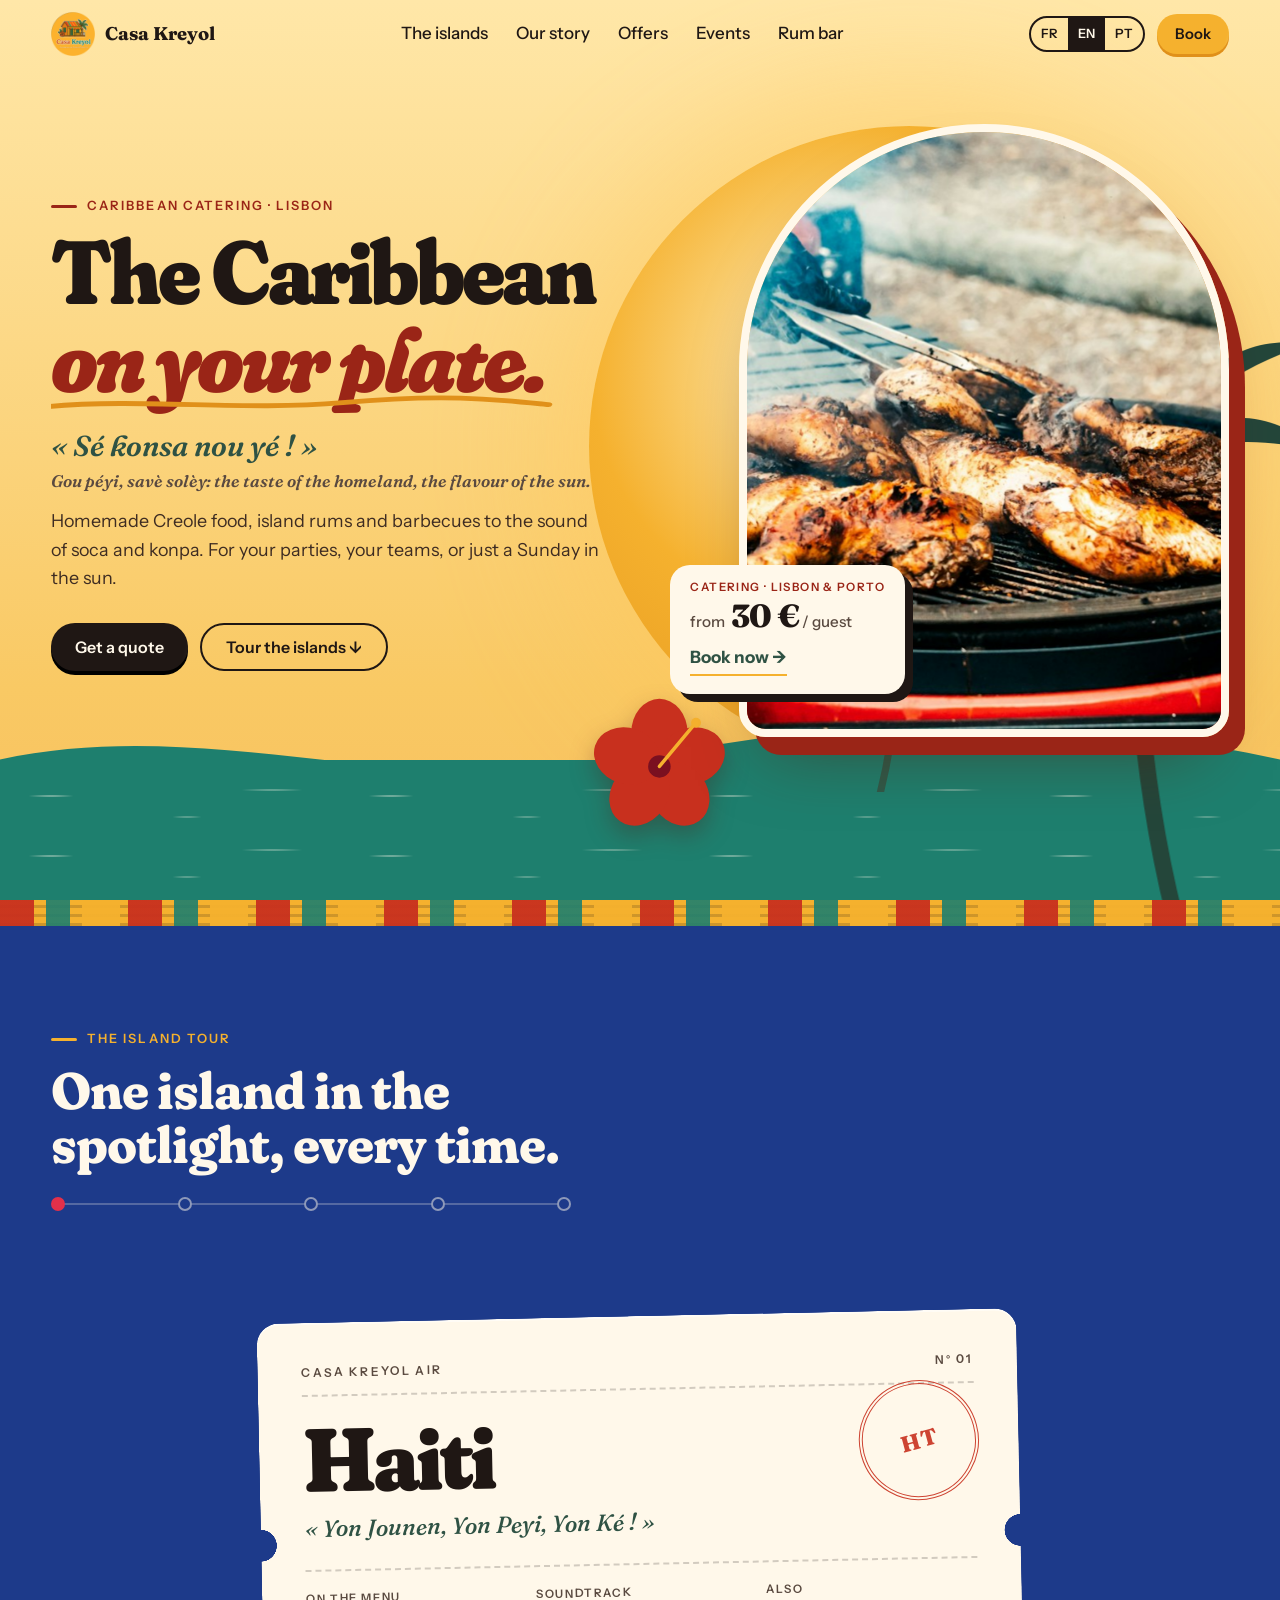
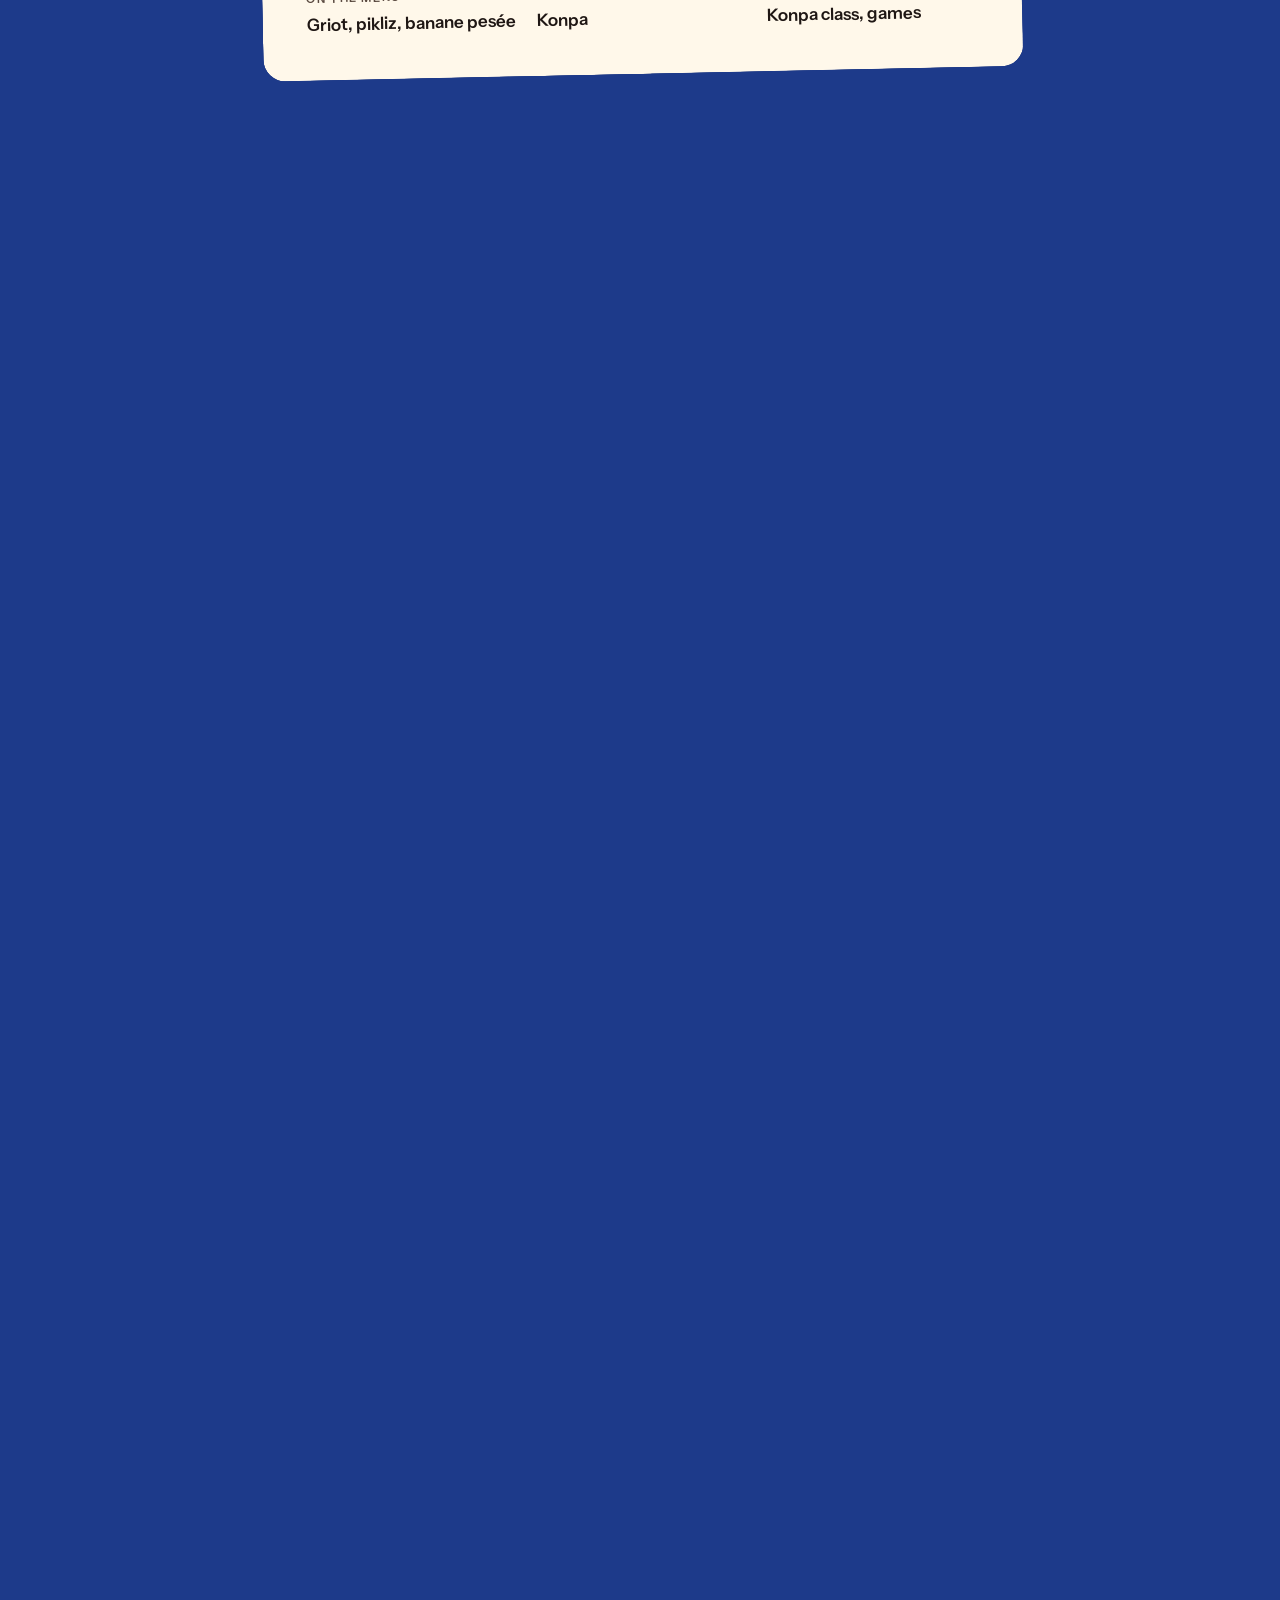
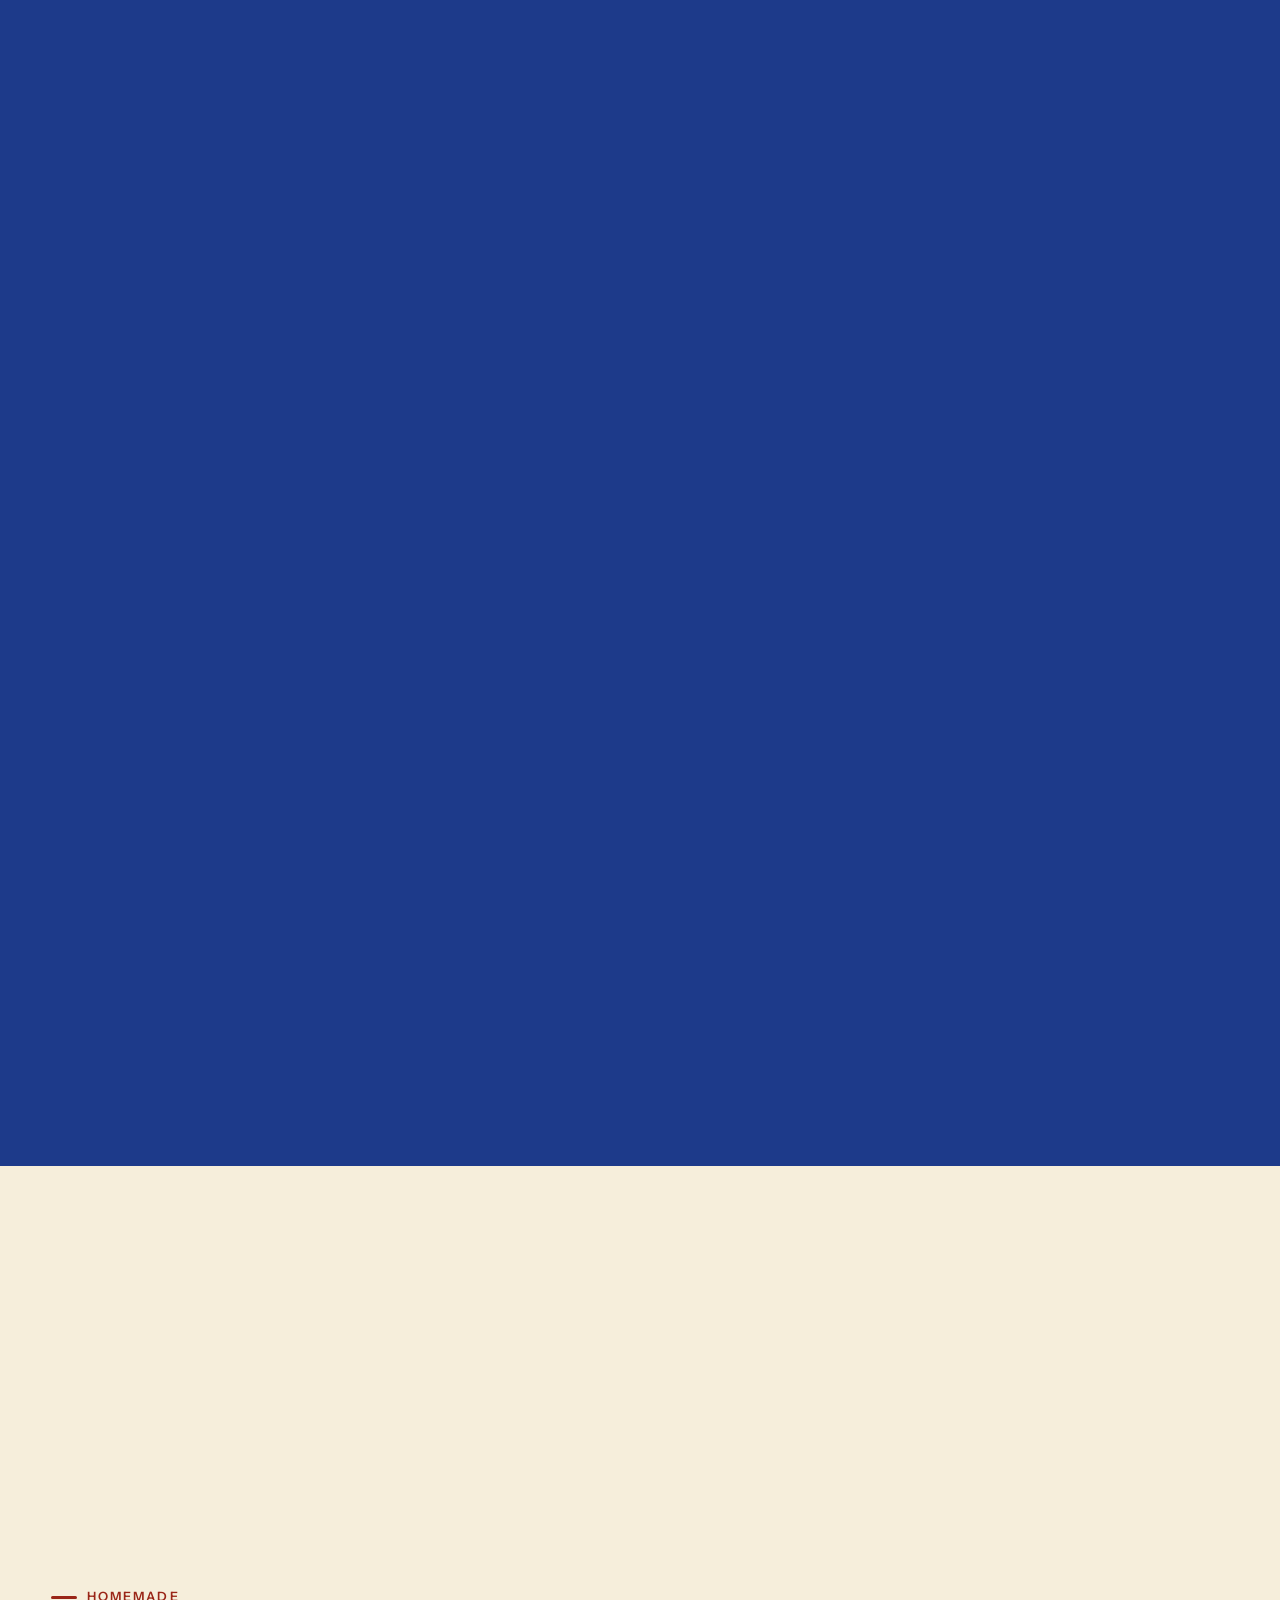
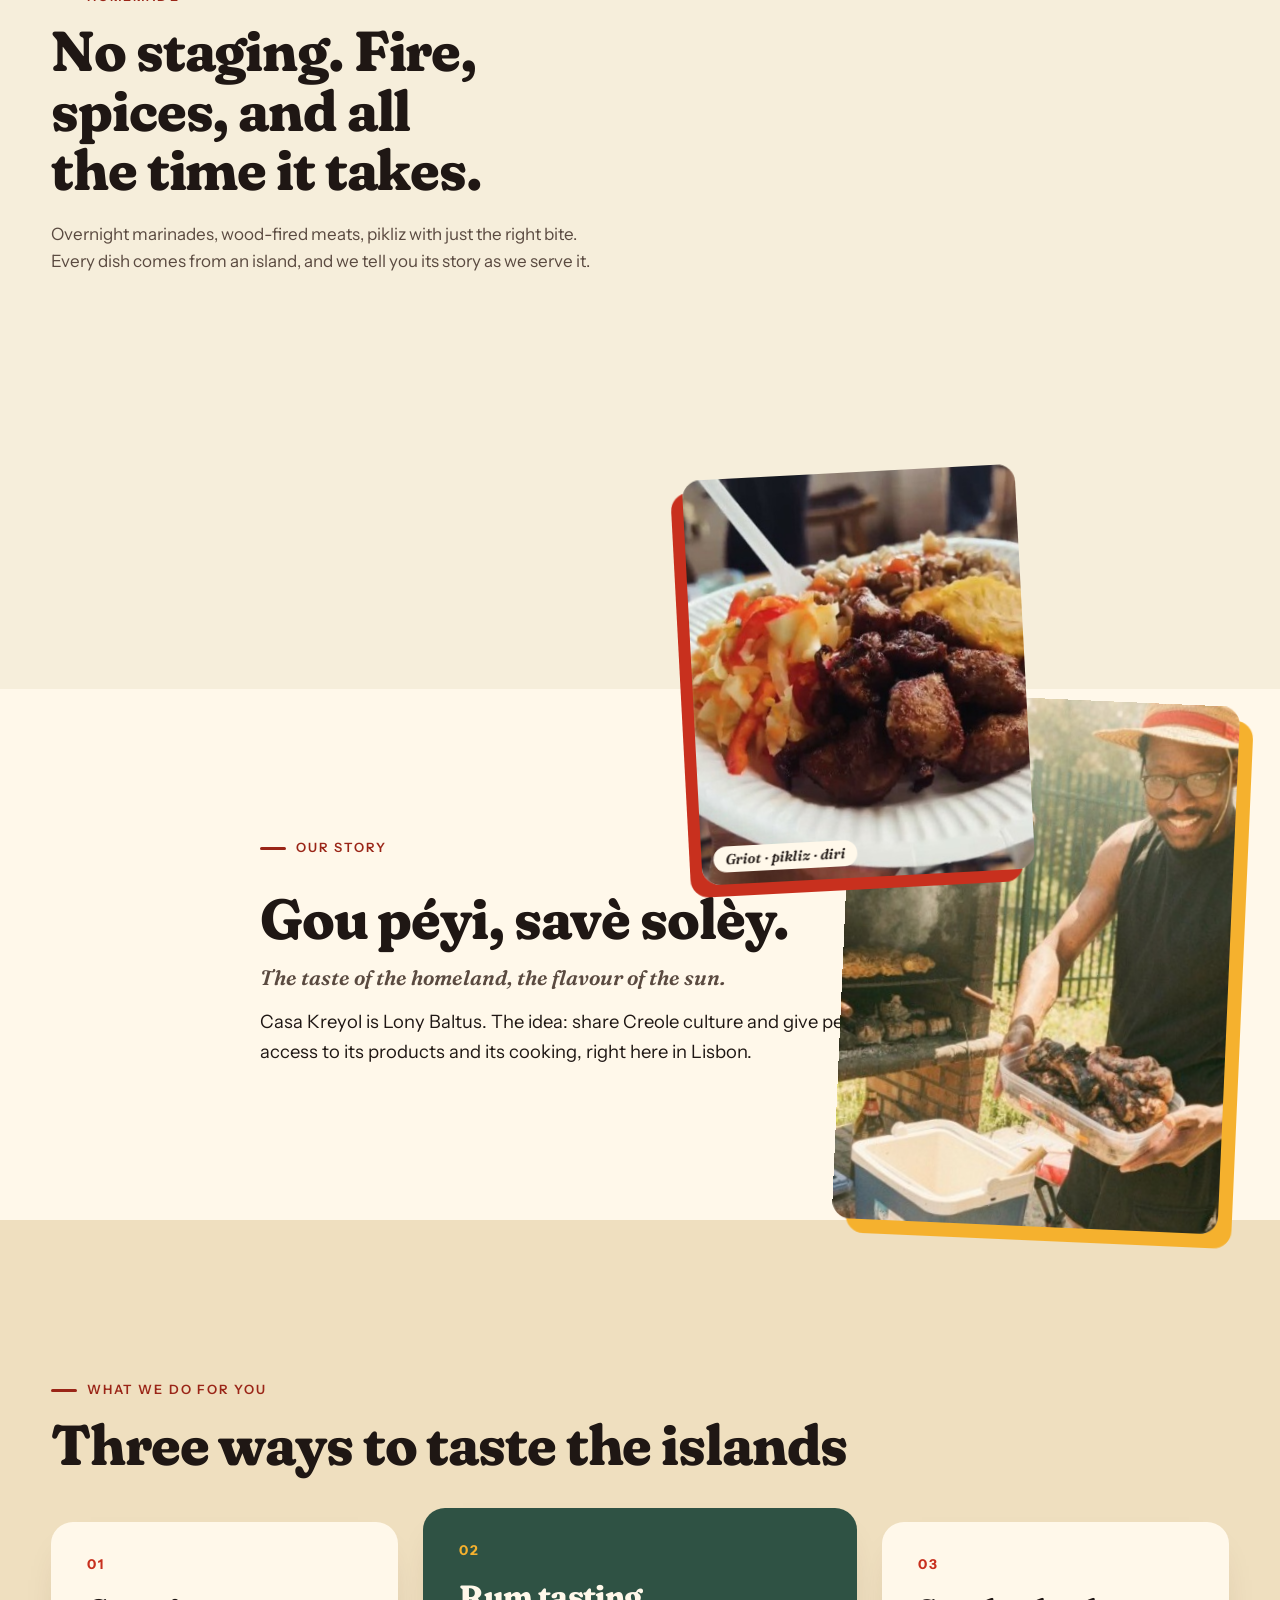
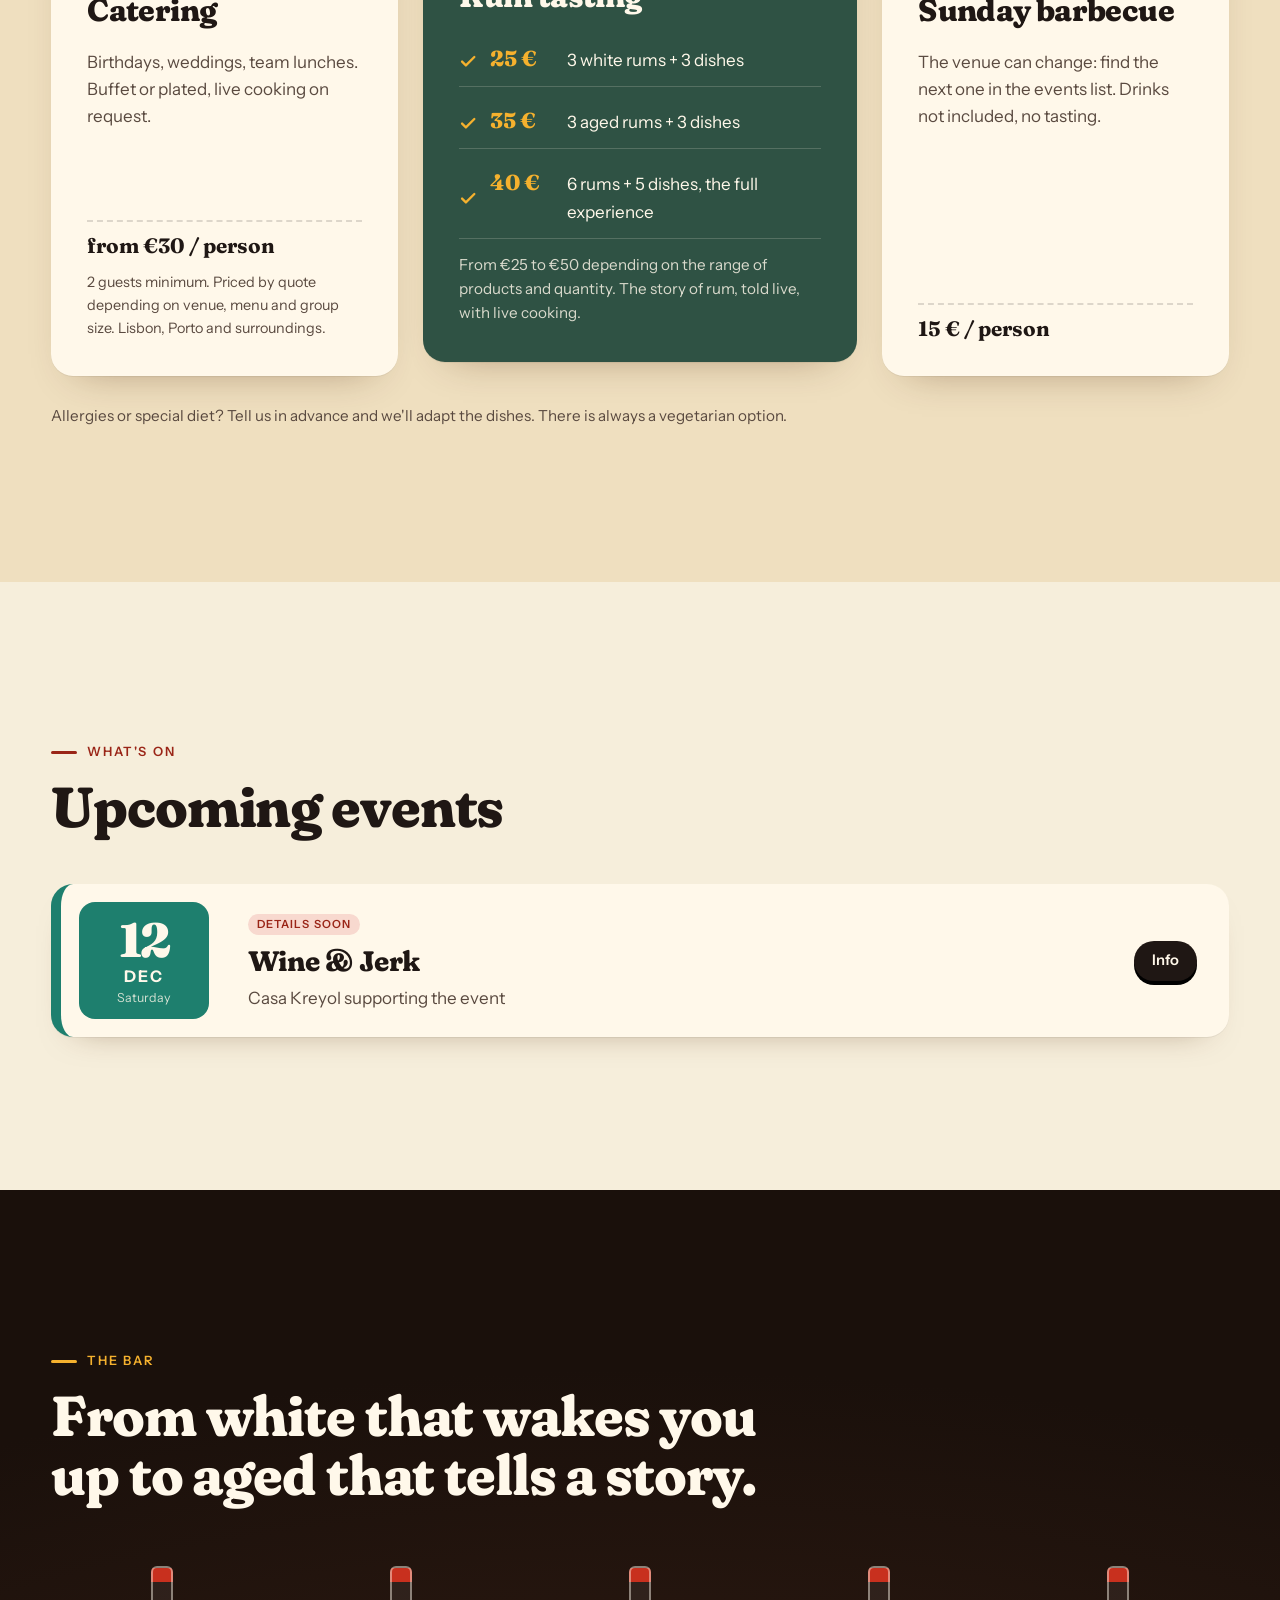
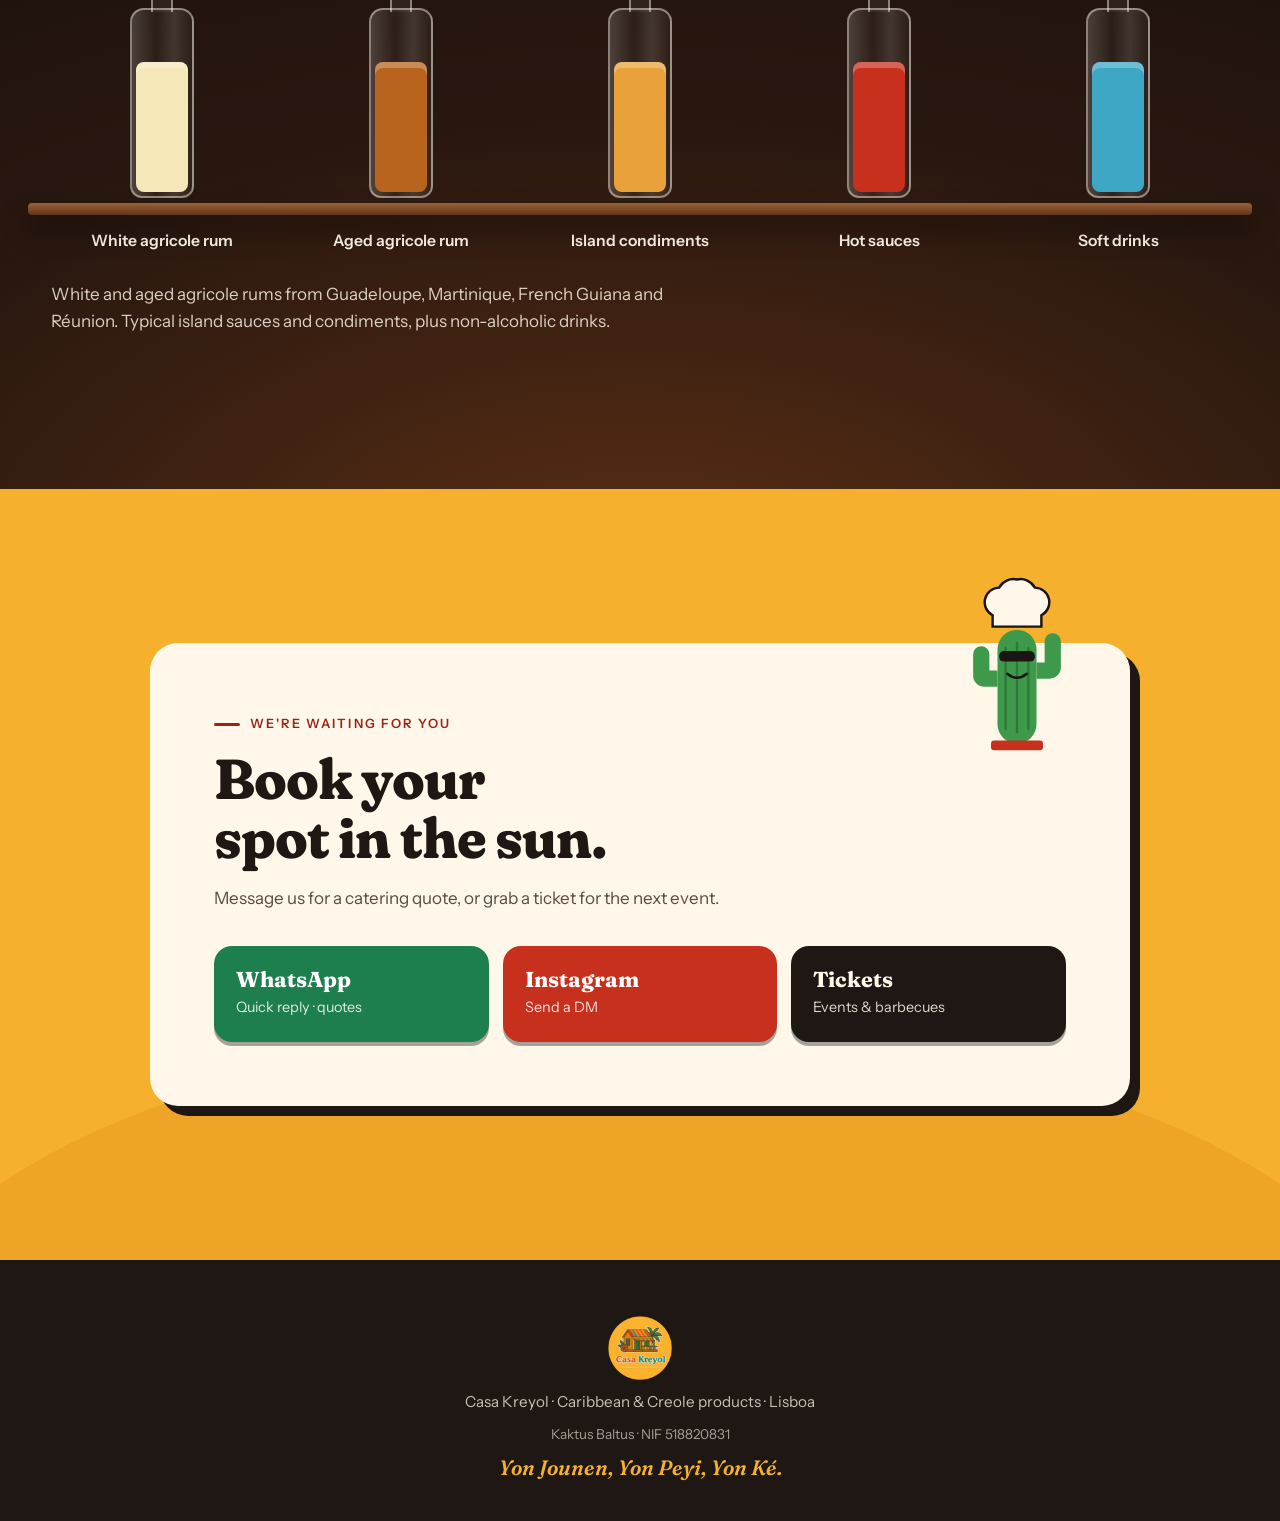
==== commit ef78ec86: "Bring the site to life: hero photo, motion and micro-interactions - Hero photo (Unsplash) beside the" ====
--- a/index.html
+++ b/index.html
@@ -12,6 +12,8 @@
 <link rel="stylesheet" href="styles.css">
 </head>
 <body>
+
+<div class="progress" aria-hidden="true"></div>
 
 <a class="skip" href="#escales"><span lang="fr">Aller au contenu</span><span lang="en">Skip to content</span><span lang="pt">Ir para o conteúdo</span></a>
 
@@ -34,7 +36,7 @@
       <button type="button" data-set-lang="en" aria-pressed="false">EN</button>
       <button type="button" data-set-lang="pt" aria-pressed="false">PT</button>
     </div>
-    <a class="btn btn--sun btn--sm" href="#reserver"><span lang="fr">Réserver</span><span lang="en">Book</span><span lang="pt">Reservar</span></a>
+    <a class="btn btn--sun btn--sm btn--pulse" href="#reserver"><span lang="fr">Réserver</span><span lang="en">Book</span><span lang="pt">Reservar</span></a>
   </div>
 </header>
 
@@ -55,7 +57,7 @@
     <p class="kicker"><span lang="fr">Traiteur caribéen · Lisbonne</span><span lang="en">Caribbean catering · Lisbon</span><span lang="pt">Catering caribenho · Lisboa</span></p>
     <h1 id="hero-title" class="hero__title">
       <span class="line"><span lang="fr">La Caraïbe</span><span lang="en">The Caribbean</span><span lang="pt">As Caraíbas</span></span>
-      <span class="line"><span lang="fr">dans l'assiette.</span><span lang="en">on your plate.</span><span lang="pt">no seu prato.</span></span>
+      <span class="line line--scribble"><span lang="fr">dans l'assiette.<svg class="scribble" viewBox="0 0 300 24" preserveAspectRatio="none" aria-hidden="true"><path pathLength="1" d="M4 15 C 60 6 118 20 176 11 S 262 7 296 13"/></svg></span><span lang="en">on your plate.<svg class="scribble" viewBox="0 0 300 24" preserveAspectRatio="none" aria-hidden="true"><path pathLength="1" d="M4 15 C 60 6 118 20 176 11 S 262 7 296 13"/></svg></span><span lang="pt">no seu prato.<svg class="scribble" viewBox="0 0 300 24" preserveAspectRatio="none" aria-hidden="true"><path pathLength="1" d="M4 15 C 60 6 118 20 176 11 S 262 7 296 13"/></svg></span></span>
     </h1>
     <p class="hero__kreyol">« Sé konsa nou yé ! »</p>
     <p class="hero__motto"><span lang="fr">Gou péyi, savè solèy : le goût du pays, saveur du soleil.</span><span lang="en">Gou péyi, savè solèy: the taste of the homeland, the flavour of the sun.</span><span lang="pt">Gou péyi, savè solèy: o sabor da terra, o sabor do sol.</span></p>
@@ -64,9 +66,23 @@
       <span lang="en">Homemade Creole food, island rums and barbecues to the sound of soca and konpa. For your parties, your teams, or just a Sunday in the sun.</span><span lang="pt">Cozinha crioula caseira, rumes das ilhas e churrascos ao som de soca e konpa. Para as suas festas, as suas equipas, ou apenas um domingo ao sol.</span>
     </p>
     <div class="hero__cta">
-      <a class="btn btn--ink" href="#reserver"><span lang="fr">Demander un devis</span><span lang="en">Get a quote</span><span lang="pt">Pedir orçamento</span></a>
+      <a class="btn btn--ink btn--pulse" href="#reserver"><span lang="fr">Demander un devis</span><span lang="en">Get a quote</span><span lang="pt">Pedir orçamento</span></a>
       <a class="btn btn--ghost" href="#escales"><span lang="fr">Faire le tour des îles ↓</span><span lang="en">Tour the islands ↓</span><span lang="pt">Volta às ilhas ↓</span></a>
     </div>
+  </div>
+
+  <!-- Hero photo: Unsplash License (photo by Jopopz Tallorin, unsplash.com/photos/ofXy_NRwyjI).
+       To use the client's own photo, replace the src. If the image fails, the warm gradient + hibiscus shows instead. -->
+  <div class="hero__media">
+    <figure class="hero__photo">
+      <svg class="hero__photo-fallback" aria-hidden="true" viewBox="0 0 200 200"><use href="#hibiscus"/></svg>
+      <img src="assets/hero-grill.jpg" alt="Poulet mariné aux épices qui grille au barbecue, dans la fumée" width="1200" height="801" fetchpriority="high" onerror="this.remove()">
+    </figure>
+    <aside class="hero__card" aria-label="Réserver">
+      <p class="hero__card-k"><span lang="fr">Traiteur · Lisbonne &amp; Porto</span><span lang="en">Catering · Lisbon &amp; Porto</span><span lang="pt">Catering · Lisboa e Porto</span></p>
+      <p class="hero__card-price"><small><span lang="fr">dès</span><span lang="en">from</span><span lang="pt">desde</span></small> 30 €<small><span lang="fr"> / pers.</span><span lang="en"> / guest</span><span lang="pt"> / pessoa</span></small></p>
+      <a class="hero__card-cta" href="#reserver"><span lang="fr">Réserver</span><span lang="en">Book now</span><span lang="pt">Reservar</span> <span aria-hidden="true">→</span></a>
+    </aside>
   </div>
 </section>
 
@@ -195,16 +211,16 @@
       <span class="offer__num">01</span>
       <h3><span lang="fr">Traiteur</span><span lang="en">Catering</span><span lang="pt">Catering</span></h3>
       <p><span lang="fr">Anniversaires, mariages, repas d'équipe. Buffet ou service à l'assiette, cuisine en direct possible.</span><span lang="en">Birthdays, weddings, team lunches. Buffet or plated, live cooking on request.</span><span lang="pt">Aniversários, casamentos, almoços de equipa. Buffet ou serviço à mesa, cozinha ao vivo a pedido.</span></p>
-      <p class="offer__price"><span lang="fr">dès 30 € / personne</span><span lang="en">from €30 / person</span><span lang="pt">desde 30 € / pessoa</span></p>
+      <p class="offer__price"><span lang="fr">dès <span class="count" data-count="30">30</span> € / personne</span><span lang="en">from €<span class="count" data-count="30">30</span> / person</span><span lang="pt">desde <span class="count" data-count="30">30</span> € / pessoa</span></p>
       <p class="offer__note"><span lang="fr">2 personnes minimum. Tarif sur devis selon le lieu, le menu et la taille du groupe. Lisbonne, Porto et environs.</span><span lang="en">2 guests minimum. Priced by quote depending on venue, menu and group size. Lisbon, Porto and surroundings.</span><span lang="pt">Mínimo 2 pessoas. Preço por orçamento consoante o local, o menu e o tamanho do grupo. Lisboa, Porto e arredores.</span></p>
     </article>
     <article class="offer offer--feature">
       <span class="offer__num">02</span>
       <h3><span lang="fr">Dégustation de rhum</span><span lang="en">Rum tasting</span><span lang="pt">Prova de rum</span></h3>
       <ul class="offer__tiers">
-        <li><b>25 €</b><span lang="fr">3 rhums blancs + 3 plats</span><span lang="en">3 white rums + 3 dishes</span><span lang="pt">3 rumes brancos + 3 pratos</span></li>
-        <li><b>35 €</b><span lang="fr">3 rhums vieux + 3 plats</span><span lang="en">3 aged rums + 3 dishes</span><span lang="pt">3 rumes velhos + 3 pratos</span></li>
-        <li><b>40 €</b><span lang="fr">6 rhums + 5 plats, l'expérience complète</span><span lang="en">6 rums + 5 dishes, the full experience</span><span lang="pt">6 rumes + 5 pratos, a experiência completa</span></li>
+        <li><b><span class="count" data-count="25">25</span> €</b><span lang="fr">3 rhums blancs + 3 plats</span><span lang="en">3 white rums + 3 dishes</span><span lang="pt">3 rumes brancos + 3 pratos</span></li>
+        <li><b><span class="count" data-count="35">35</span> €</b><span lang="fr">3 rhums vieux + 3 plats</span><span lang="en">3 aged rums + 3 dishes</span><span lang="pt">3 rumes velhos + 3 pratos</span></li>
+        <li><b><span class="count" data-count="40">40</span> €</b><span lang="fr">6 rhums + 5 plats, l'expérience complète</span><span lang="en">6 rums + 5 dishes, the full experience</span><span lang="pt">6 rumes + 5 pratos, a experiência completa</span></li>
       </ul>
       <p class="offer__note"><span lang="fr">De 25 à 50 € selon la gamme de produits et la quantité souhaitée. Histoire du rhum racontée et cuisine en direct.</span><span lang="en">From €25 to €50 depending on the range of products and quantity. The story of rum, told live, with live cooking.</span><span lang="pt">De 25 a 50 € consoante a gama de produtos e a quantidade. A história do rum contada ao vivo, com cozinha ao vivo.</span></p>
     </article>
@@ -212,7 +228,7 @@
       <span class="offer__num">03</span>
       <h3><span lang="fr">Barbecue du dimanche</span><span lang="en">Sunday barbecue</span><span lang="pt">Churrasco de domingo</span></h3>
       <p><span lang="fr">Le lieu peut changer : retrouvez le prochain dans l'agenda. Boissons non incluses, sans dégustation.</span><span lang="en">The venue can change: find the next one in the events list. Drinks not included, no tasting.</span><span lang="pt">O local pode mudar: veja o próximo na agenda. Bebidas não incluídas, sem prova.</span></p>
-      <p class="offer__price">15 € <span lang="fr">/ personne</span><span lang="en">/ person</span><span lang="pt">/ pessoa</span></p>
+      <p class="offer__price"><span class="count" data-count="15">15</span> € <span lang="fr">/ personne</span><span lang="en">/ person</span><span lang="pt">/ pessoa</span></p>
     </article>
   </div>
   <p class="offers__allergy"><span lang="fr">Allergies ou régime particulier ? Prévenez-nous à l'avance pour adapter les plats. Il y a toujours une option végétarienne.</span><span lang="en">Allergies or special diet? Tell us in advance and we'll adapt the dishes. There is always a vegetarian option.</span><span lang="pt">Alergias ou dieta especial? Avise-nos com antecedência e adaptamos os pratos. Há sempre uma opção vegetariana.</span></p>
--- a/styles.css
+++ b/styles.css
@@ -61,6 +61,7 @@
 
 /* buttons */
 .btn {
+  position: relative;
   display: inline-flex; align-items: center; justify-content: center;
   min-height: 48px; padding: 0 24px; border-radius: 999px;
   font: 600 1rem/1 var(--f-body); text-decoration: none;
@@ -96,6 +97,8 @@
 .hero {
   position: relative; min-height: 100svh; overflow: hidden;
   display: grid; align-items: center;
+  grid-template-columns: minmax(0, 1.12fr) minmax(0, .88fr);
+  gap: clamp(28px, 5vw, 80px);
   padding: 120px var(--gutter) 160px;
   isolation: isolate;
 }
@@ -121,8 +124,8 @@
 .hero__palm--r { right: -3vw; bottom: -2vh; width: clamp(200px, 28vw, 420px); transform: scaleX(-1); color: #24463A; }
 .hero__hibiscus { position: absolute; z-index: 1; color: var(--hibiscus); width: clamp(90px, 11vw, 160px); left: 46%; bottom: 7vh; will-change: transform; filter: drop-shadow(0 10px 12px rgba(80, 20, 10, .3)); }
 
-.hero__copy { max-width: 760px; position: relative; z-index: 2; }
-.hero__title { font-size: clamp(3rem, 9vw, 7.6rem); line-height: .92; letter-spacing: -0.035em; font-weight: 850; }
+.hero__copy { max-width: 700px; position: relative; z-index: 2; }
+.hero__title { font-size: clamp(3rem, 7vw, 6.6rem); line-height: .92; letter-spacing: -0.035em; font-weight: 850; }
 .hero__title .line { display: block; overflow: hidden; padding-bottom: .06em; }
 .hero__title .line > span { display: inline-block; transform: translateY(105%); animation: rise .9s cubic-bezier(.2,.8,.2,1) forwards; }
 .hero__title .line:nth-child(2) > span { animation-delay: .12s; color: var(--hibiscus-deep); font-style: italic; }
@@ -210,7 +213,7 @@
 .offer p { color: var(--ink-soft); }
 .offer__num { font: 800 .85rem/1 var(--f-body); color: var(--hibiscus); letter-spacing: .1em; }
 .offer__price { margin-top: auto !important; font: 700 1.3rem/1 var(--f-display); color: var(--ink) !important; padding-top: 14px; border-top: 2px dashed rgba(31,23,20,.15); }
-.offer--feature { background: var(--palm-deep); color: var(--cream); transform: translateY(-14px); }
+.offer--feature { background: var(--palm-deep); color: var(--cream); translate: 0 -14px; }
 .offer--feature p, .offer--feature .offer__note { color: rgba(255,248,234,.82); }
 .offer--feature .offer__num { color: var(--sun); }
 .offer__tiers { list-style: none; padding: 0; margin: 0; display: grid; gap: 10px; }
@@ -299,7 +302,7 @@
   .kitchen__photo--a { grid-column: 1; width: 70%; }
   .kitchen__photo--b { grid-column: 1; width: 58%; margin-top: -30%; }
   .offers__list { grid-template-columns: 1fr; }
-  .offer--feature { transform: none; }
+  .offer--feature { translate: none; }
   .book__actions { grid-template-columns: 1fr; }
   .event { grid-template-columns: 92px 1fr; padding-right: 18px; }
   .event__day { font-size: 2.3rem; }
@@ -352,3 +355,185 @@
 .offers__allergy { max-width: 1280px; margin: 28px auto 0; color: var(--ink-soft); font-size: .95rem; }
 .rum__origins { margin-top: 28px; max-width: 60ch; color: rgba(255,248,234,.82); }
 .foot__legal { font-size: .85rem; opacity: .8; }
+
+
+/* =========================================================
+   ALIVE LAYER: hero photo, motion, micro-interactions
+   (all of it is switched off by the reduced-motion rule above)
+   ========================================================= */
+
+/* scroll progress */
+.progress {
+  position: fixed; inset: 0 0 auto 0; height: 3px; z-index: 60;
+  background: linear-gradient(90deg, var(--hibiscus), var(--sun) 55%, var(--palm));
+  transform: scaleX(var(--progress, 0)); transform-origin: left;
+  pointer-events: none;
+}
+
+/* anchors land below the fixed nav */
+section[id]:not(.tour) { scroll-margin-top: 64px; }
+
+/* hero background: slow sky drift, breathing sun glow, glints on the sea */
+.hero__sky { background-size: 100% 170%; animation: sky-drift 16s ease-in-out infinite alternate; }
+@keyframes sky-drift { from { background-position: 50% 0%; } to { background-position: 50% 100%; } }
+.hero__sun { animation: sun-glow 6s ease-in-out infinite alternate; }
+@keyframes sun-glow {
+  from { box-shadow: 0 0 100px 30px rgba(255, 200, 90, .38); }
+  to   { box-shadow: 0 0 150px 56px rgba(255, 200, 90, .55); }
+}
+.hero__sea::before {
+  content: ""; position: absolute; inset: 48% 0 0; z-index: 1; pointer-events: none;
+  background-image:
+    radial-gradient(ellipse 34px 2px at 15% 30%, rgba(255,248,234,.55), transparent 70%),
+    radial-gradient(ellipse 22px 2px at 55% 65%, rgba(255,248,234,.4), transparent 70%),
+    radial-gradient(ellipse 46px 2px at 80% 20%, rgba(255,248,234,.45), transparent 70%);
+  background-size: 340px 60px;
+  animation: glint 11s linear infinite;
+}
+@keyframes glint { to { background-position: 340px 0; } }
+
+/* hand-drawn underline under the second headline line */
+.hero__title .line--scribble { padding-bottom: .24em; margin-bottom: -.18em; }
+.line--scribble > span { position: relative; }
+.scribble {
+  position: absolute; left: -2%; width: 104%; bottom: -.16em; height: .26em;
+  overflow: visible; pointer-events: none;
+}
+.scribble path {
+  fill: none; stroke: var(--sun-deep); stroke-width: 5; stroke-linecap: round;
+  stroke-dasharray: 1; stroke-dashoffset: 1;
+  animation: draw 1.1s cubic-bezier(.6,.1,.3,1) 1.05s forwards;
+}
+@keyframes draw { to { stroke-dashoffset: 0; } }
+
+/* hero photo with warm-gradient fallback */
+.hero__media {
+  position: relative; z-index: 2; justify-self: end;
+  width: min(100%, 500px);
+  animation: media-in 1.1s cubic-bezier(.2,.8,.2,1) .25s both;
+}
+@keyframes media-in { from { opacity: 0; transform: translateY(40px) rotate(2deg); } }
+.hero__photo {
+  position: relative; margin: 0; aspect-ratio: 4 / 5; overflow: hidden;
+  border-radius: 260px 260px 28px 28px;
+  border: 8px solid var(--cream);
+  background:
+    radial-gradient(circle at 30% 22%, #FFE7A8 0%, transparent 52%),
+    linear-gradient(165deg, var(--sun) 0%, var(--mango) 42%, var(--hibiscus) 100%);
+  box-shadow: 16px 18px 0 var(--hibiscus-deep), 0 40px 70px -30px rgba(80, 30, 10, .55);
+}
+.hero__photo-fallback {
+  position: absolute; width: 46%; left: 27%; top: 30%;
+  color: rgba(255, 248, 234, .55);
+}
+.hero__photo img {
+  position: relative; width: 100%; height: 100%;
+  object-fit: cover; object-position: 42% 62%;
+  scale: 1.12; will-change: transform;
+}
+
+/* booking card floating over the photo's corner */
+.hero__card {
+  position: absolute; left: -14%; bottom: 7%; z-index: 3;
+  display: grid; gap: 6px; min-width: 200px;
+  background: var(--cream); color: var(--ink);
+  border-radius: 20px; padding: 16px 20px 18px;
+  box-shadow: 8px 8px 0 var(--ink);
+  animation: float 5.5s ease-in-out infinite;
+}
+@keyframes float { 0%, 100% { translate: 0 0; } 50% { translate: 0 -10px; } }
+.hero__card-k { font: 600 .72rem/1.2 var(--f-body); letter-spacing: .12em; text-transform: uppercase; color: var(--hibiscus-deep); }
+.hero__card-price { font: 800 2rem/1 var(--f-display); letter-spacing: -0.02em; }
+.hero__card-price small { font: 500 .95rem/1 var(--f-body); color: var(--ink-soft); letter-spacing: 0; }
+.hero__card-cta {
+  justify-self: start; margin-top: 6px;
+  font-weight: 700; text-decoration: none; color: var(--palm-deep);
+  border-bottom: 2px solid var(--sun); padding-bottom: 2px;
+  transition: color .25s, border-color .25s;
+}
+.hero__card-cta:hover { color: var(--hibiscus); border-color: var(--hibiscus); }
+.hero__card-cta:focus-visible { outline: 3px solid var(--palm); outline-offset: 3px; border-radius: 4px; }
+
+/* primary buttons: shine sweep + soft pulse ring */
+.btn--ink.btn--pulse {
+  background: linear-gradient(105deg, transparent 38%, rgba(255,248,234,.28) 50%, transparent 62%) no-repeat, var(--ink);
+  background-size: 260% 100%, auto;
+  animation: shine 5s ease-in-out infinite;
+}
+.btn--sun.btn--pulse {
+  background: linear-gradient(105deg, transparent 38%, rgba(255,255,255,.6) 50%, transparent 62%) no-repeat, var(--sun);
+  background-size: 260% 100%, auto;
+  animation: shine 5s ease-in-out 1.2s infinite;
+}
+@keyframes shine { 0% { background-position: 130% 0, 0 0; } 28%, 100% { background-position: -30% 0, 0 0; } }
+.btn--pulse::after {
+  content: ""; position: absolute; inset: 0; border-radius: inherit; pointer-events: none;
+  animation: ring 2.8s ease-out infinite;
+}
+@keyframes ring {
+  0% { box-shadow: 0 0 0 0 rgba(200, 48, 30, .45); }
+  70%, 100% { box-shadow: 0 0 0 14px rgba(200, 48, 30, 0); }
+}
+
+/* sparkles on button hover (spawned by main.js) */
+.btn { --spark: var(--sun); }
+.btn--sun, .btn--ghost { --spark: var(--hibiscus); }
+.channel { position: relative; --spark: var(--cream); }
+.spark {
+  position: absolute; left: var(--sx); top: var(--sy); width: 9px; height: 9px;
+  background: var(--spark); pointer-events: none; z-index: 2;
+  clip-path: polygon(50% 0, 62% 38%, 100% 50%, 62% 62%, 50% 100%, 38% 62%, 0 50%, 38% 38%);
+  animation: spark .75s cubic-bezier(.2,.8,.2,1) forwards;
+}
+@keyframes spark {
+  0% { transform: translate(-50%, -50%) scale(0) rotate(0); opacity: 1; }
+  60% { opacity: 1; }
+  100% { transform: translate(calc(-50% + var(--dx)), calc(-50% + var(--dy))) scale(1) rotate(160deg); opacity: 0; }
+}
+
+/* offers: hover lift, breathing featured card */
+.offer.reveal { transition: opacity .8s ease, transform .8s cubic-bezier(.2,.8,.2,1), translate .35s cubic-bezier(.2,.8,.2,1), box-shadow .35s; }
+.offer:hover { translate: 0 -8px; box-shadow: 0 1px 0 rgba(31,23,20,.06), 0 30px 50px -26px rgba(80,40,10,.55); }
+.offer--feature:hover { translate: 0 -22px; }
+.offer--feature.is-in { animation: breathe 5.5s ease-in-out 1s infinite; }
+@keyframes breathe { 0%, 100% { scale: 1; } 50% { scale: 1.015; } }
+
+/* draw-on checkmarks in the tasting tiers */
+.offer__tiers.has-ticks li { grid-template-columns: 1.3rem 4.2rem 1fr; }
+.tick { width: 1.15rem; height: 1.15rem; align-self: center; }
+.tick path {
+  fill: none; stroke: var(--sun); stroke-width: 3; stroke-linecap: round; stroke-linejoin: round;
+  stroke-dasharray: 1; stroke-dashoffset: 1;
+  transition: stroke-dashoffset .6s cubic-bezier(.6,.1,.3,1);
+}
+.offer__tiers.is-drawn .tick path { stroke-dashoffset: 0; }
+.offer__tiers.is-drawn li:nth-child(2) .tick path { transition-delay: .25s; }
+.offer__tiers.is-drawn li:nth-child(3) .tick path { transition-delay: .5s; }
+
+.count { font-variant-numeric: tabular-nums; }
+
+/* bobbing bottles once the shelf has filled */
+.shelf.is-filled .bottle { animation: bob 3.8s ease-in-out 1.3s infinite; }
+.shelf.is-filled li:nth-child(2) .bottle { animation-delay: 1.7s; }
+.shelf.is-filled li:nth-child(3) .bottle { animation-delay: 2.1s; }
+.shelf.is-filled li:nth-child(4) .bottle { animation-delay: 2.5s; }
+.shelf.is-filled li:nth-child(5) .bottle { animation-delay: 2.9s; }
+@keyframes bob { 0%, 100% { translate: 0 0; } 50% { translate: 0 -7px; } }
+
+/* hero responsive */
+@media (max-width: 900px) {
+  .hero { grid-template-columns: 1fr; min-height: auto; padding-bottom: 140px; }
+  .hero__media { justify-self: center; width: min(86%, 400px); margin-top: 12px; }
+  .hero__card { left: -8%; bottom: 6%; }
+}
+@media (max-width: 560px) {
+  .hero__media { width: 82%; justify-self: end; margin-right: 2%; }
+  .hero__photo { border-width: 6px; box-shadow: 10px 12px 0 var(--hibiscus-deep); }
+  .hero__card { left: -16%; bottom: 5%; min-width: 0; padding: 12px 16px 14px; }
+  .hero__card-price { font-size: 1.6rem; }
+}
+@media (prefers-reduced-motion: reduce) {
+  .scribble path { stroke-dashoffset: 0; }
+  .hero__photo img { scale: 1.04; }
+  .spark { display: none; }
+}
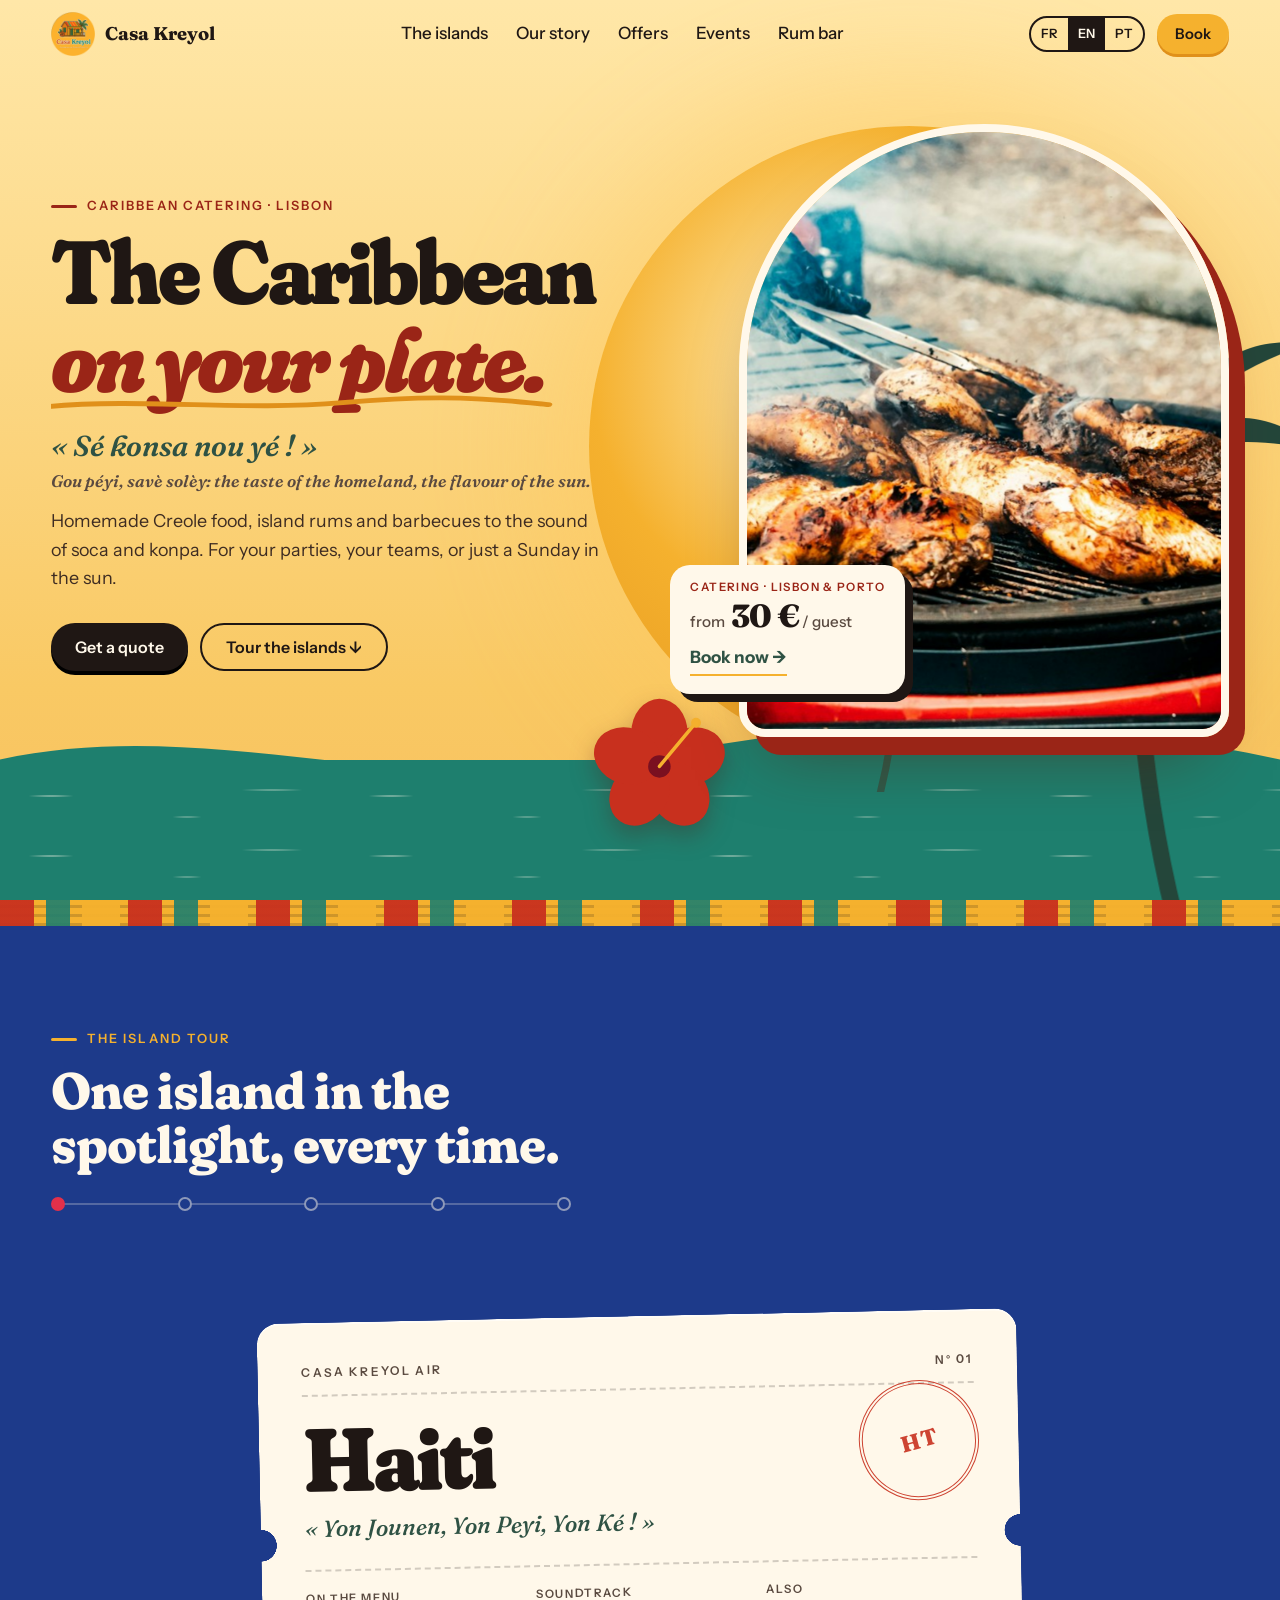
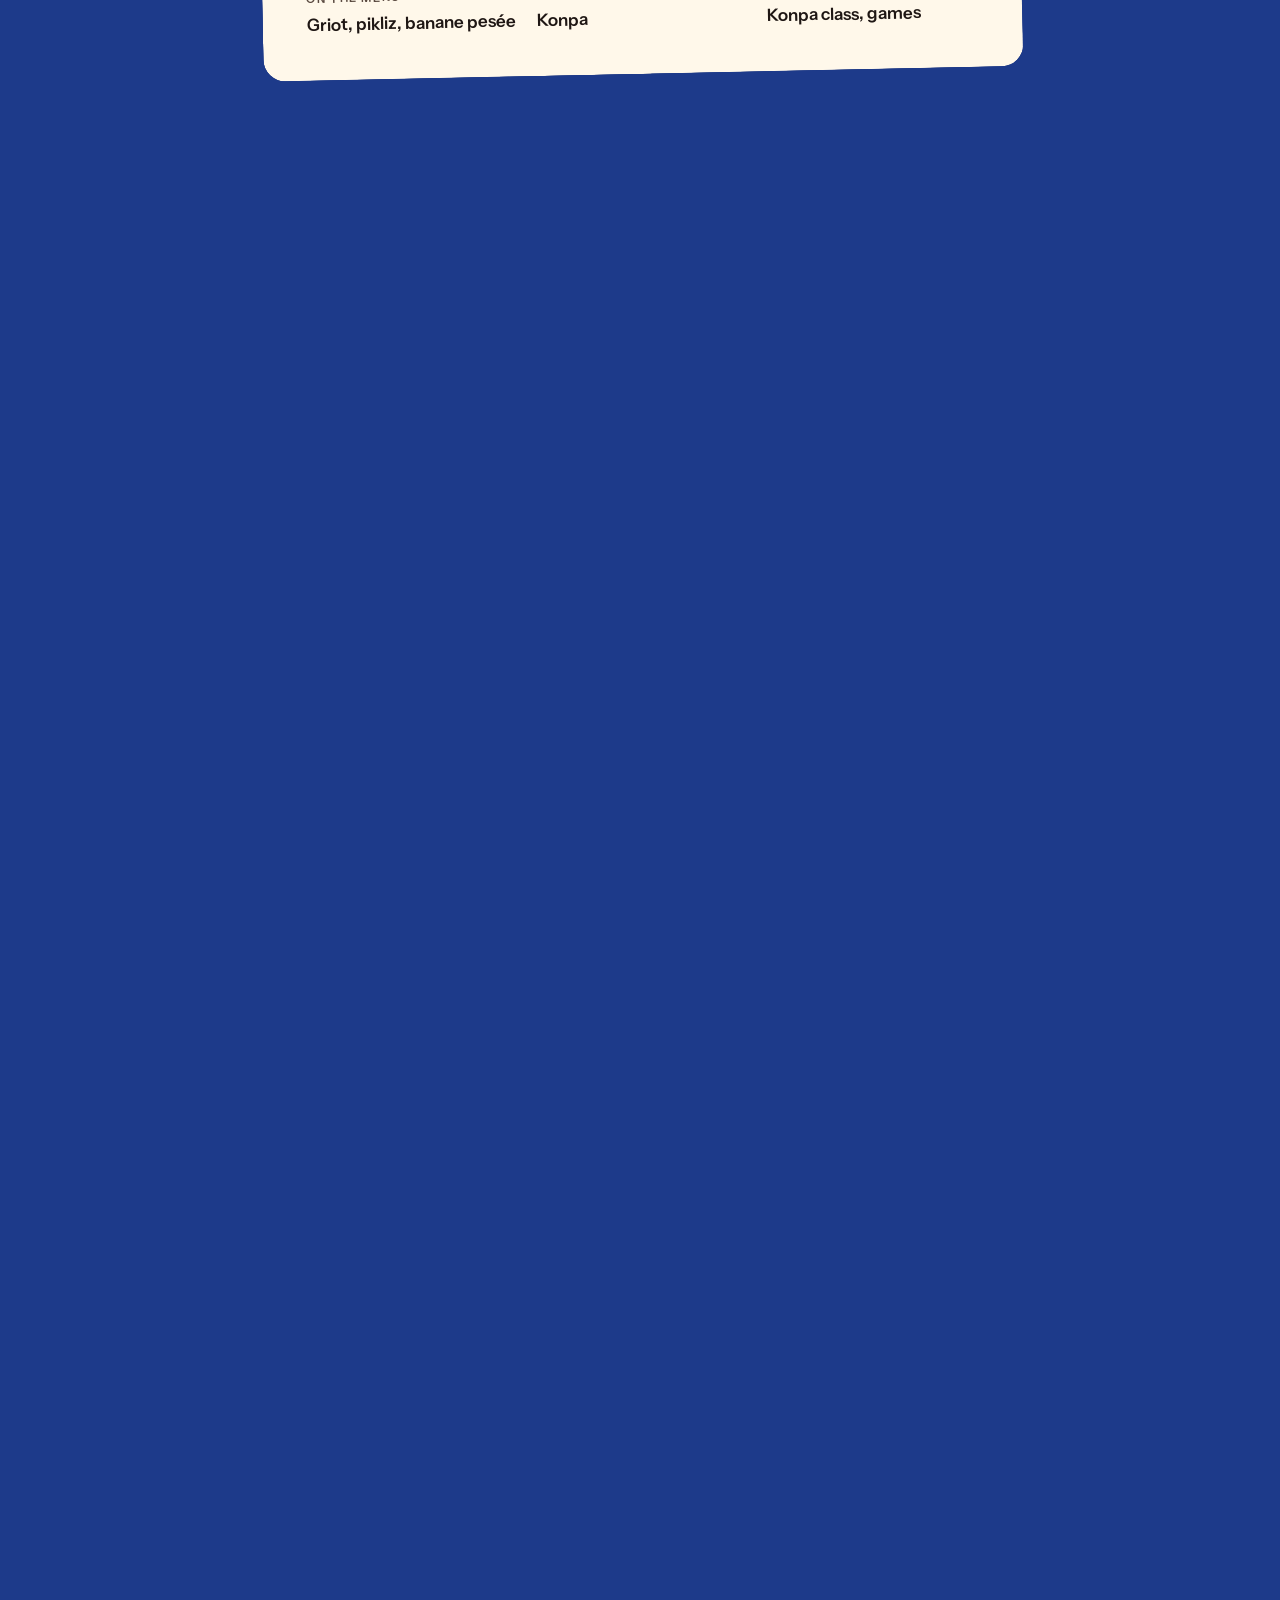
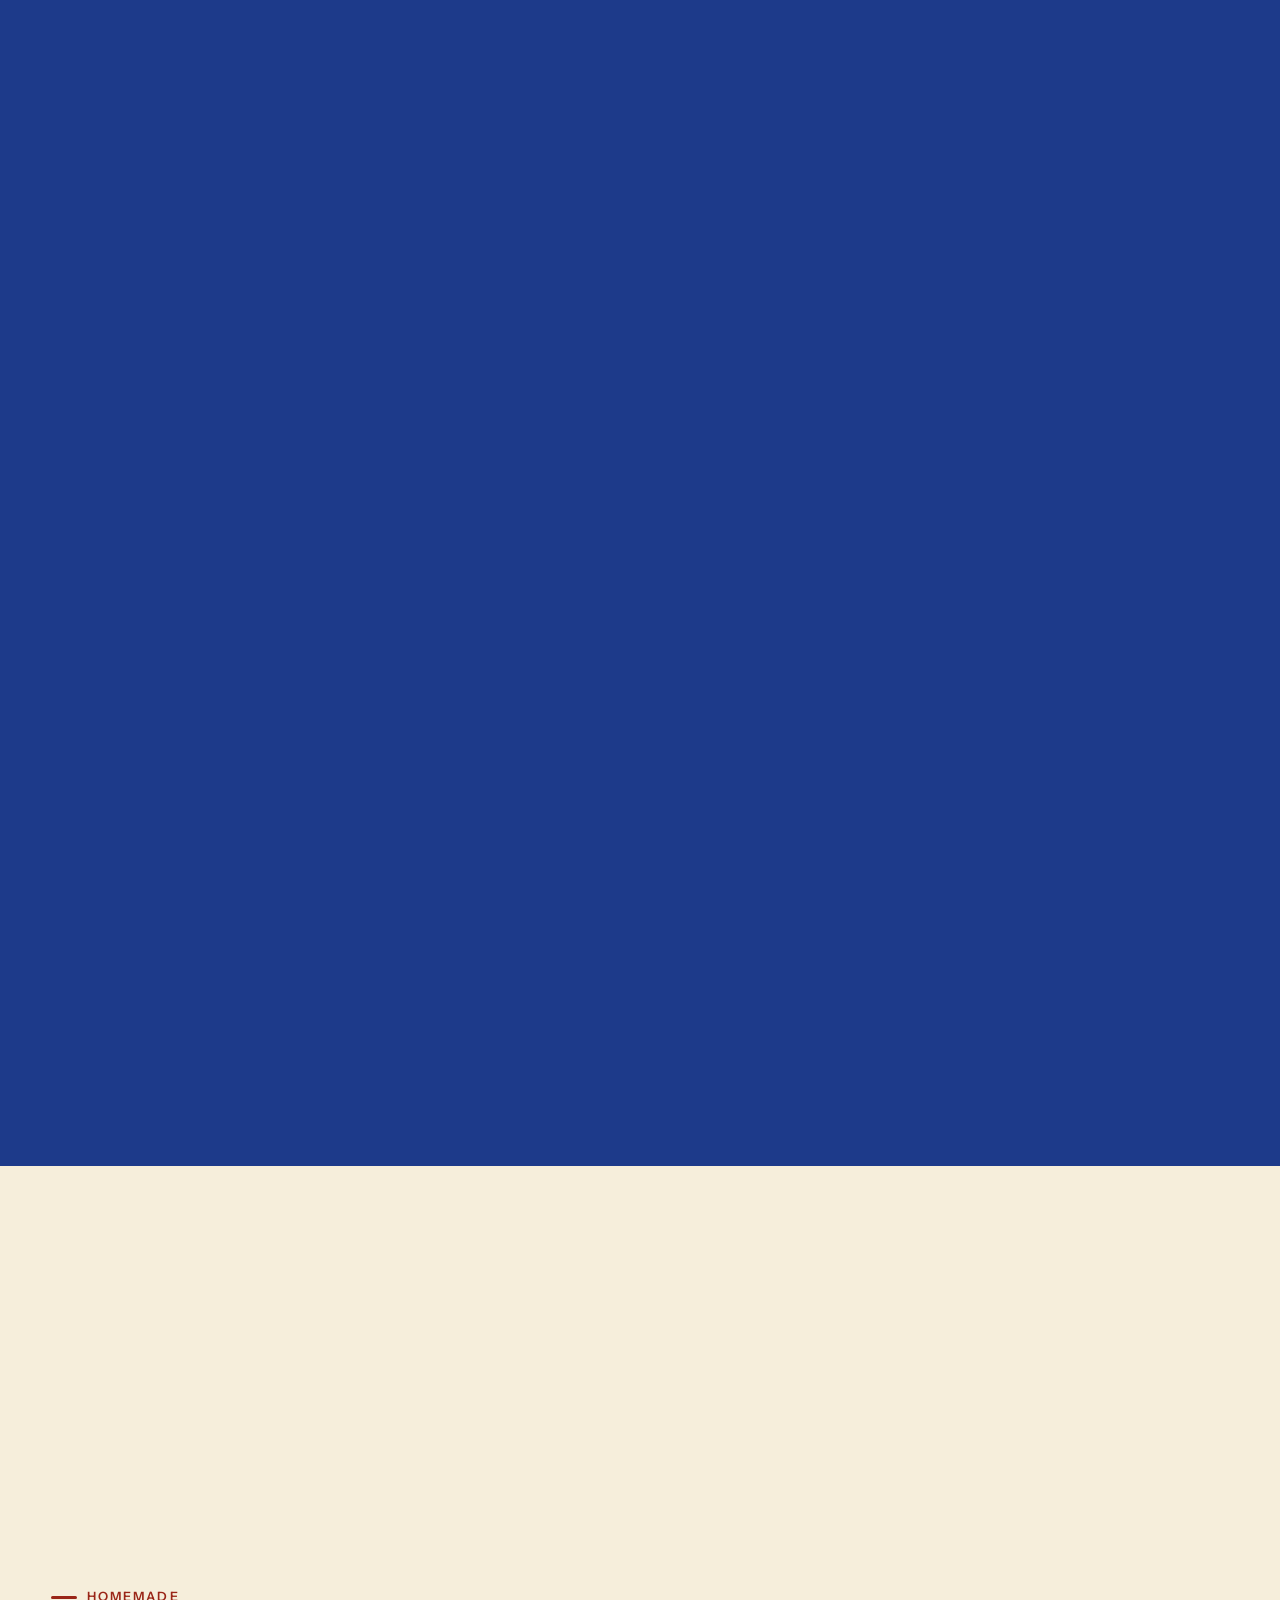
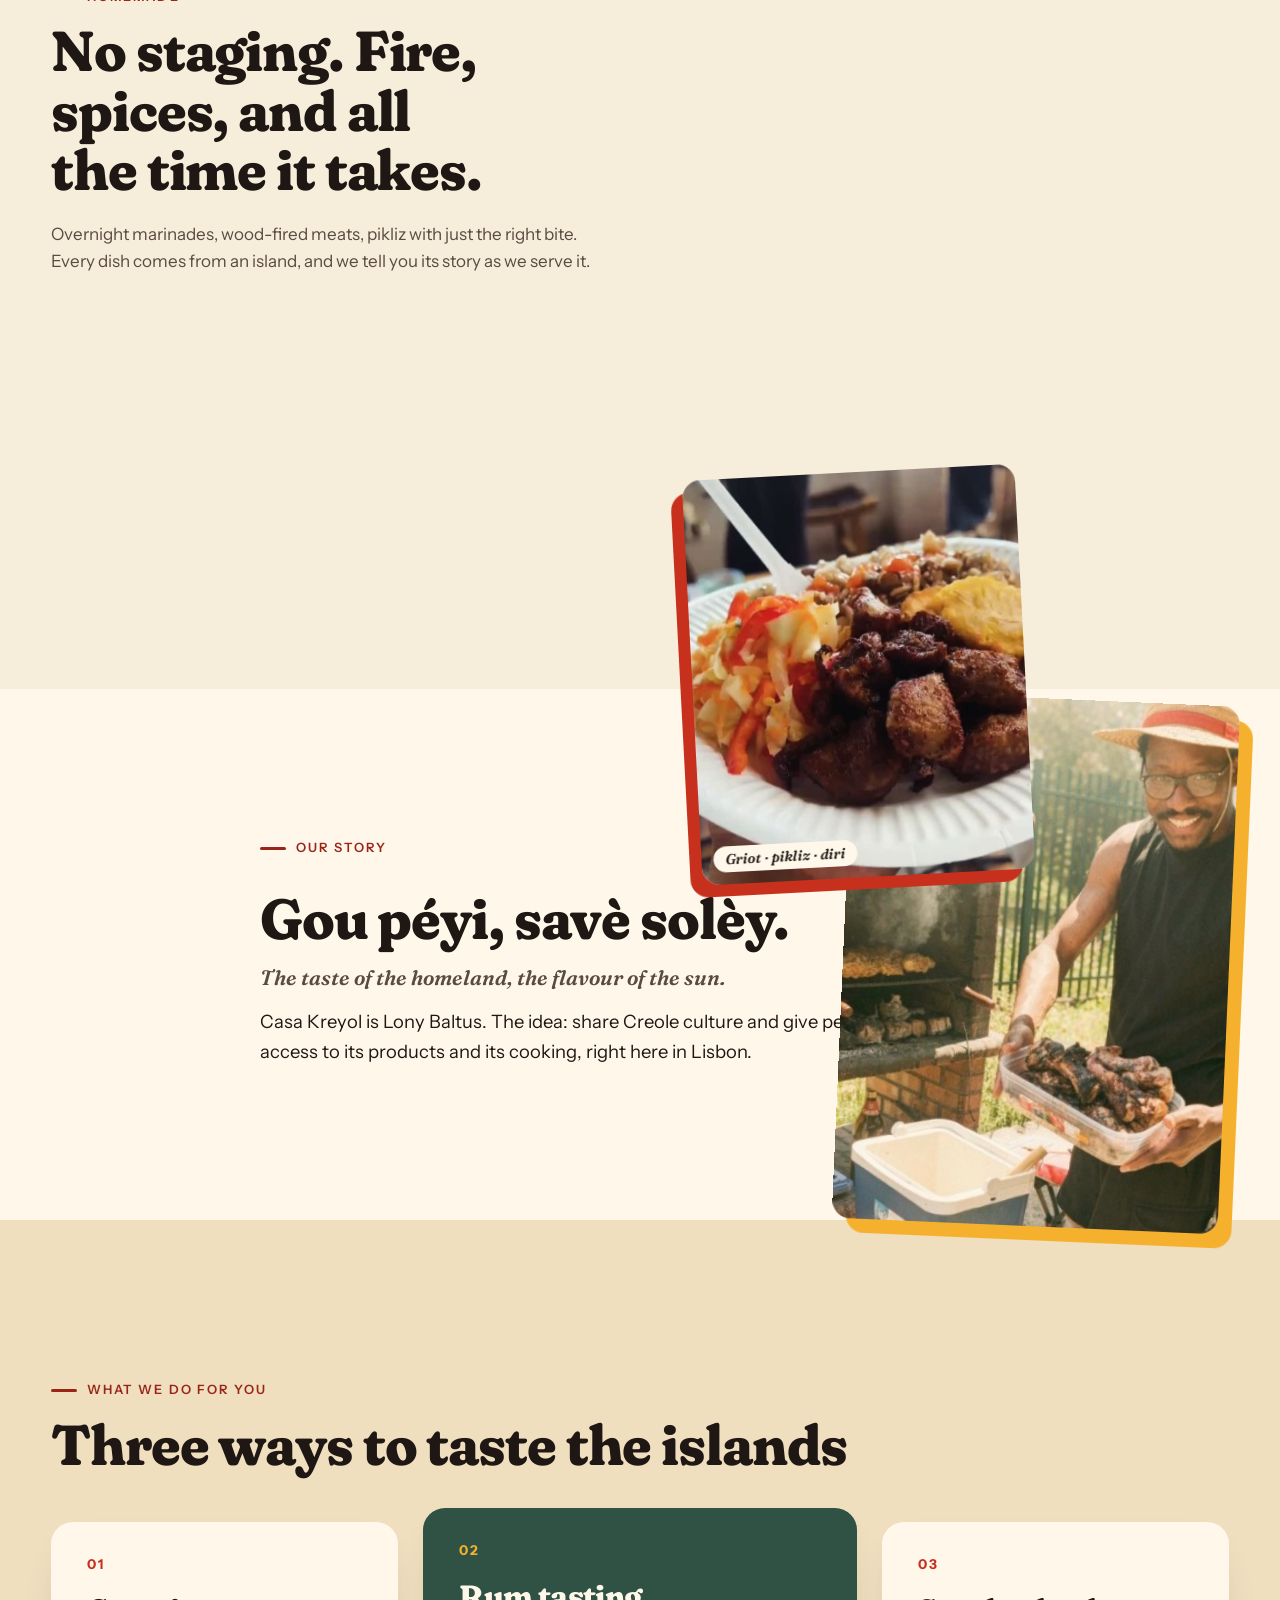
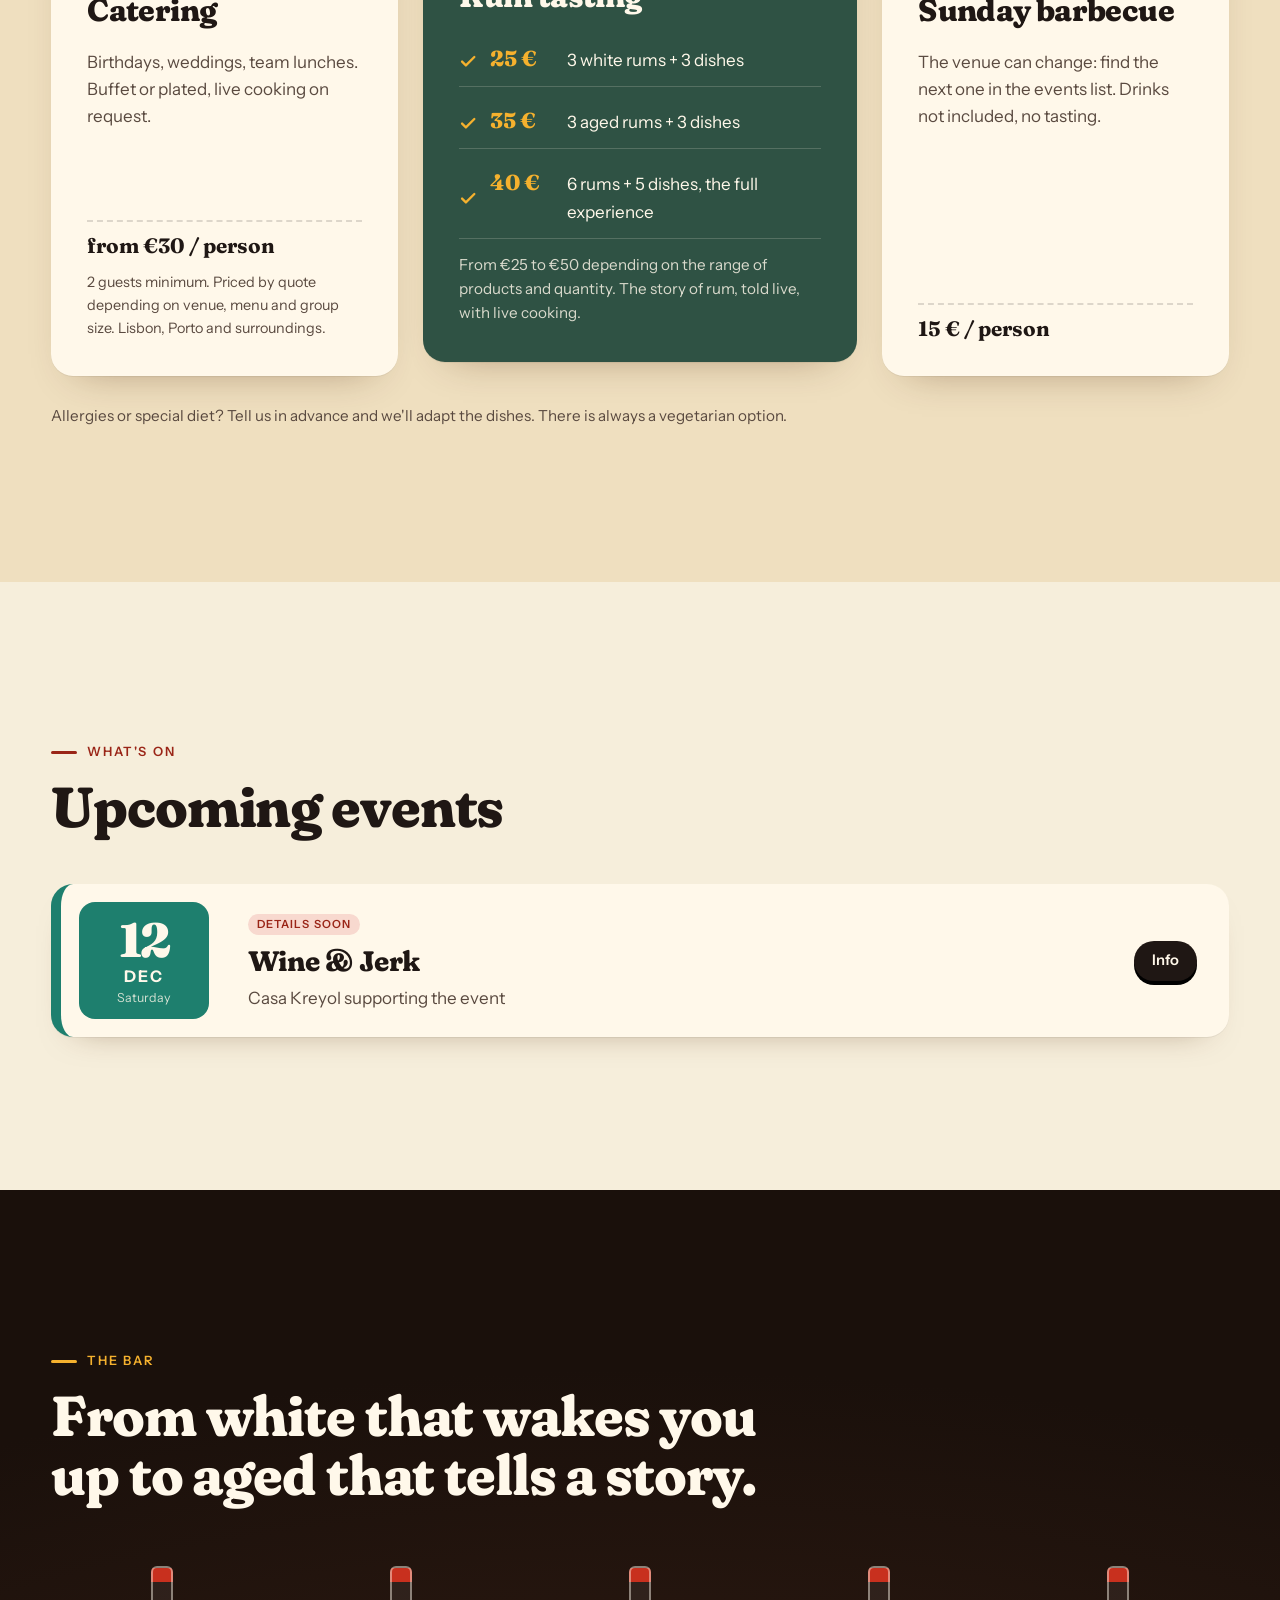
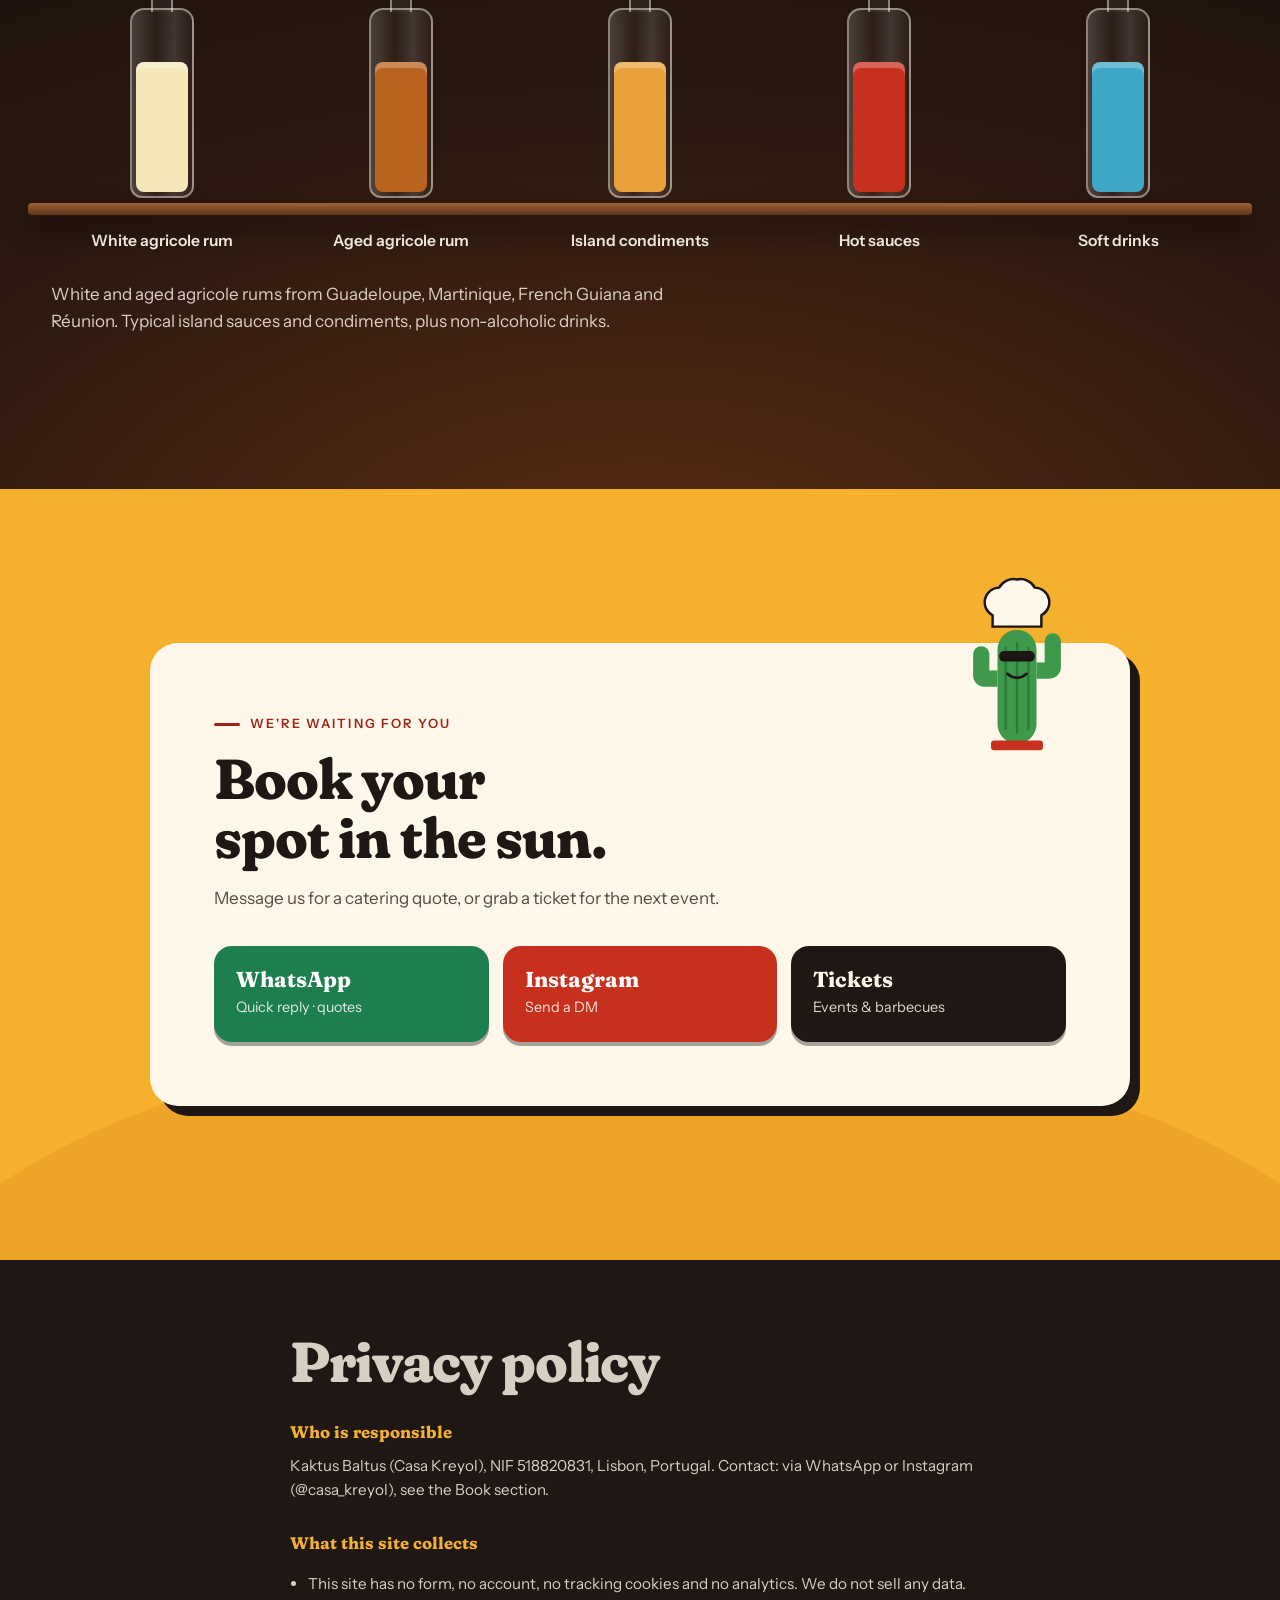
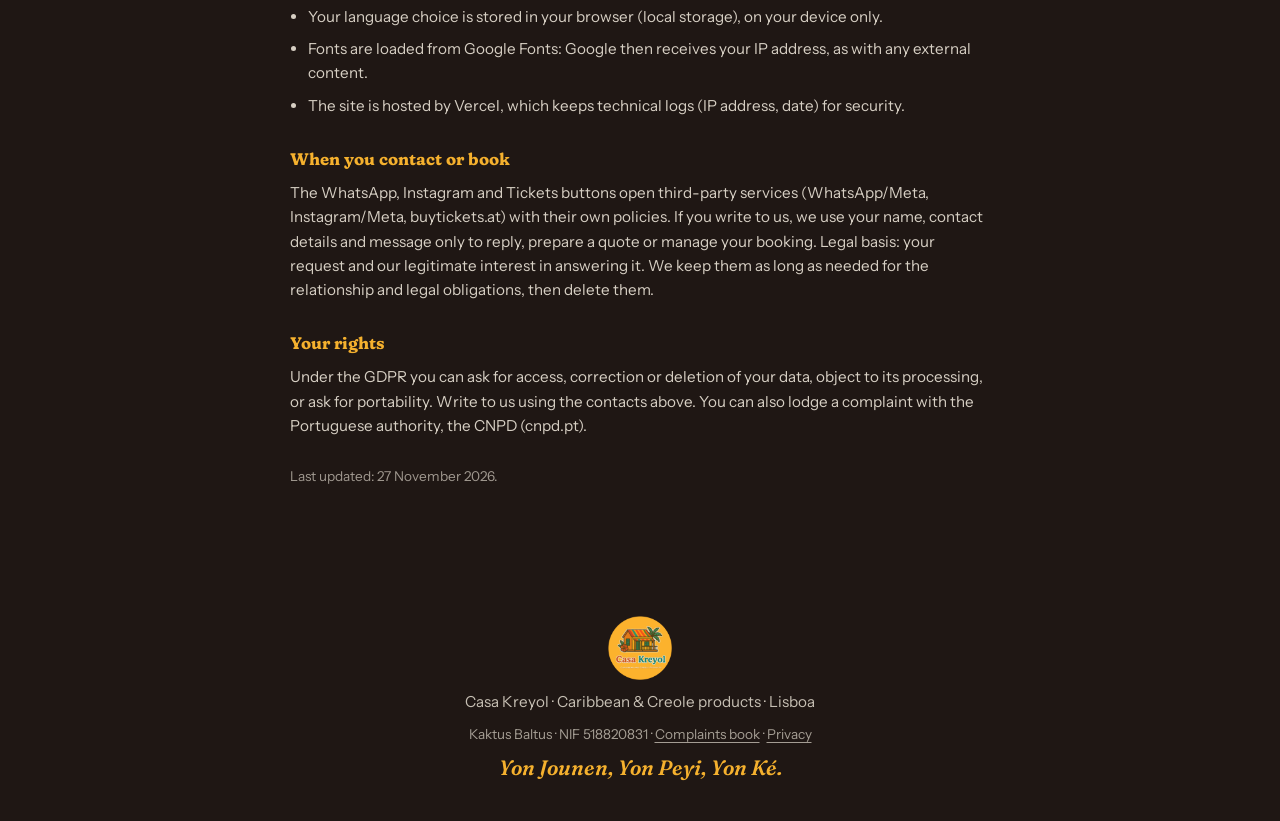
==== commit 6b4718dd: "Add complaints book link and privacy policy section Co-Authored-By: Claude Sonnet 5.5 <noreply@anthr" ====
--- a/index.html
+++ b/index.html
@@ -308,12 +308,37 @@
   </div>
 </section>
 
+<section class="privacy" id="confidentialite" aria-labelledby="privacy-title">
+  <div class="privacy__inner">
+    <h2 id="privacy-title"><span lang="fr">Politique de confidentialité</span><span lang="en">Privacy policy</span><span lang="pt">Política de privacidade</span></h2>
+
+    <h3><span lang="fr">Qui est responsable</span><span lang="en">Who is responsible</span><span lang="pt">Quem é o responsável</span></h3>
+    <p><span lang="fr">Kaktus Baltus (Casa Kreyol), NIF 518820831, Lisbonne, Portugal. Contact : via WhatsApp ou Instagram (@casa_kreyol), voir la section Réserver.</span><span lang="en">Kaktus Baltus (Casa Kreyol), NIF 518820831, Lisbon, Portugal. Contact: via WhatsApp or Instagram (@casa_kreyol), see the Book section.</span><span lang="pt">Kaktus Baltus (Casa Kreyol), NIF 518820831, Lisboa, Portugal. Contacto: via WhatsApp ou Instagram (@casa_kreyol), ver a secção Reservar.</span></p>
+
+    <h3><span lang="fr">Ce que ce site collecte</span><span lang="en">What this site collects</span><span lang="pt">O que este site recolhe</span></h3>
+    <ul>
+      <li><span lang="fr">Ce site n'a pas de formulaire, pas de compte, pas de cookies de suivi ni d'outil d'analyse. Nous ne vendons aucune donnée.</span><span lang="en">This site has no form, no account, no tracking cookies and no analytics. We do not sell any data.</span><span lang="pt">Este site não tem formulário, conta, cookies de rastreio nem ferramentas de análise. Não vendemos dados.</span></li>
+      <li><span lang="fr">Votre choix de langue est gardé dans votre navigateur (stockage local), uniquement sur votre appareil.</span><span lang="en">Your language choice is stored in your browser (local storage), on your device only.</span><span lang="pt">A sua escolha de idioma fica guardada no seu navegador (armazenamento local), apenas no seu dispositivo.</span></li>
+      <li><span lang="fr">Les polices sont chargées depuis Google Fonts : Google reçoit alors votre adresse IP, comme pour tout contenu externe.</span><span lang="en">Fonts are loaded from Google Fonts: Google then receives your IP address, as with any external content.</span><span lang="pt">Os tipos de letra são carregados do Google Fonts: a Google recebe assim o seu endereço IP, como em qualquer conteúdo externo.</span></li>
+      <li><span lang="fr">Le site est hébergé par Vercel, qui conserve des journaux techniques (adresse IP, date) pour la sécurité.</span><span lang="en">The site is hosted by Vercel, which keeps technical logs (IP address, date) for security.</span><span lang="pt">O site está alojado na Vercel, que mantém registos técnicos (endereço IP, data) por segurança.</span></li>
+    </ul>
+
+    <h3><span lang="fr">Quand vous nous écrivez ou réservez</span><span lang="en">When you contact or book</span><span lang="pt">Quando nos contacta ou reserva</span></h3>
+    <p><span lang="fr">Les boutons WhatsApp, Instagram et Billetterie ouvrent des services tiers (WhatsApp/Meta, Instagram/Meta, buytickets.at) avec leurs propres politiques. Si vous nous écrivez, nous utilisons votre nom, vos coordonnées et votre message uniquement pour répondre, établir un devis ou gérer votre réservation. Base légale : votre demande et nos intérêts légitimes à y répondre. Nous les gardons le temps nécessaire à la relation et aux obligations légales, puis les supprimons.</span><span lang="en">The WhatsApp, Instagram and Tickets buttons open third-party services (WhatsApp/Meta, Instagram/Meta, buytickets.at) with their own policies. If you write to us, we use your name, contact details and message only to reply, prepare a quote or manage your booking. Legal basis: your request and our legitimate interest in answering it. We keep them as long as needed for the relationship and legal obligations, then delete them.</span><span lang="pt">Os botões WhatsApp, Instagram e Bilhetes abrem serviços de terceiros (WhatsApp/Meta, Instagram/Meta, buytickets.at) com políticas próprias. Se nos escrever, usamos o seu nome, contactos e mensagem apenas para responder, preparar um orçamento ou gerir a sua reserva. Base legal: o seu pedido e o nosso interesse legítimo em responder. Guardamos os dados o tempo necessário à relação e às obrigações legais, e depois apagamo-los.</span></p>
+
+    <h3><span lang="fr">Vos droits</span><span lang="en">Your rights</span><span lang="pt">Os seus direitos</span></h3>
+    <p><span lang="fr">Selon le RGPD, vous pouvez demander l'accès, la correction ou la suppression de vos données, vous opposer à leur traitement ou demander leur portabilité. Écrivez-nous via les contacts ci-dessus. Vous pouvez aussi déposer une plainte auprès de l'autorité portugaise, la CNPD (cnpd.pt).</span><span lang="en">Under the GDPR you can ask for access, correction or deletion of your data, object to its processing, or ask for portability. Write to us using the contacts above. You can also lodge a complaint with the Portuguese authority, the CNPD (cnpd.pt).</span><span lang="pt">Ao abrigo do RGPD, pode pedir o acesso, a retificação ou o apagamento dos seus dados, opor-se ao tratamento ou pedir a portabilidade. Escreva-nos através dos contactos acima. Pode também apresentar queixa à autoridade portuguesa, a CNPD (cnpd.pt).</span></p>
+
+    <p class="privacy__date"><span lang="fr">Dernière mise à jour : 27 novembre 2026.</span><span lang="en">Last updated: 27 November 2026.</span><span lang="pt">Última atualização: 27 de novembro de 2026.</span></p>
+  </div>
+</section>
+
 </main>
 
 <footer class="foot">
   <img src="assets/logo.png" alt="" width="64" height="64">
   <p>Casa Kreyol · Caribbean &amp; Creole products · Lisboa</p>
-  <p class="foot__legal">Kaktus Baltus · NIF 518820831</p>
+  <p class="foot__legal">Kaktus Baltus · NIF 518820831 · <a href="https://www.livroreclamacoes.pt/INICIO/" target="_blank" rel="noopener"><span lang="fr">Livre de réclamations</span><span lang="en">Complaints book</span><span lang="pt">Livro de Reclamações</span></a> · <a href="#confidentialite"><span lang="fr">Confidentialité</span><span lang="en">Privacy</span><span lang="pt">Privacidade</span></a></p>
   <p class="foot__kreyol">Yon Jounen, Yon Peyi, Yon Ké.</p>
 </footer>
 
--- a/styles.css
+++ b/styles.css
@@ -355,12 +355,23 @@
 .offers__allergy { max-width: 1280px; margin: 28px auto 0; color: var(--ink-soft); font-size: .95rem; }
 .rum__origins { margin-top: 28px; max-width: 60ch; color: rgba(255,248,234,.82); }
 .foot__legal { font-size: .85rem; opacity: .8; }
+.foot__legal a { color: inherit; text-decoration: underline; text-underline-offset: 3px; }
+.foot__legal a:hover { color: var(--sun); }
+.privacy { padding: 72px var(--gutter); background: var(--ink); color: rgba(255,248,234,.82); }
+.privacy__inner { max-width: 70ch; margin: 0 auto; font-size: .95rem; line-height: 1.6; }
+.privacy h2 { margin-bottom: 24px; }
+.privacy h3 { margin: 28px 0 8px; font-size: 1.05rem; color: var(--sun); }
+.privacy ul { padding-left: 1.2em; display: grid; gap: 8px; }
+.privacy__date { margin-top: 28px; font-size: .85rem; opacity: .7; }
 
 
 /* =========================================================
    ALIVE LAYER: hero photo, motion, micro-interactions
    (all of it is switched off by the reduced-motion rule above)
    ========================================================= */
+
+/* island tour: vertical scroll stays native, horizontal swipes go to main.js */
+.tour__sticky { touch-action: pan-y; }
 
 /* scroll progress */
 .progress {
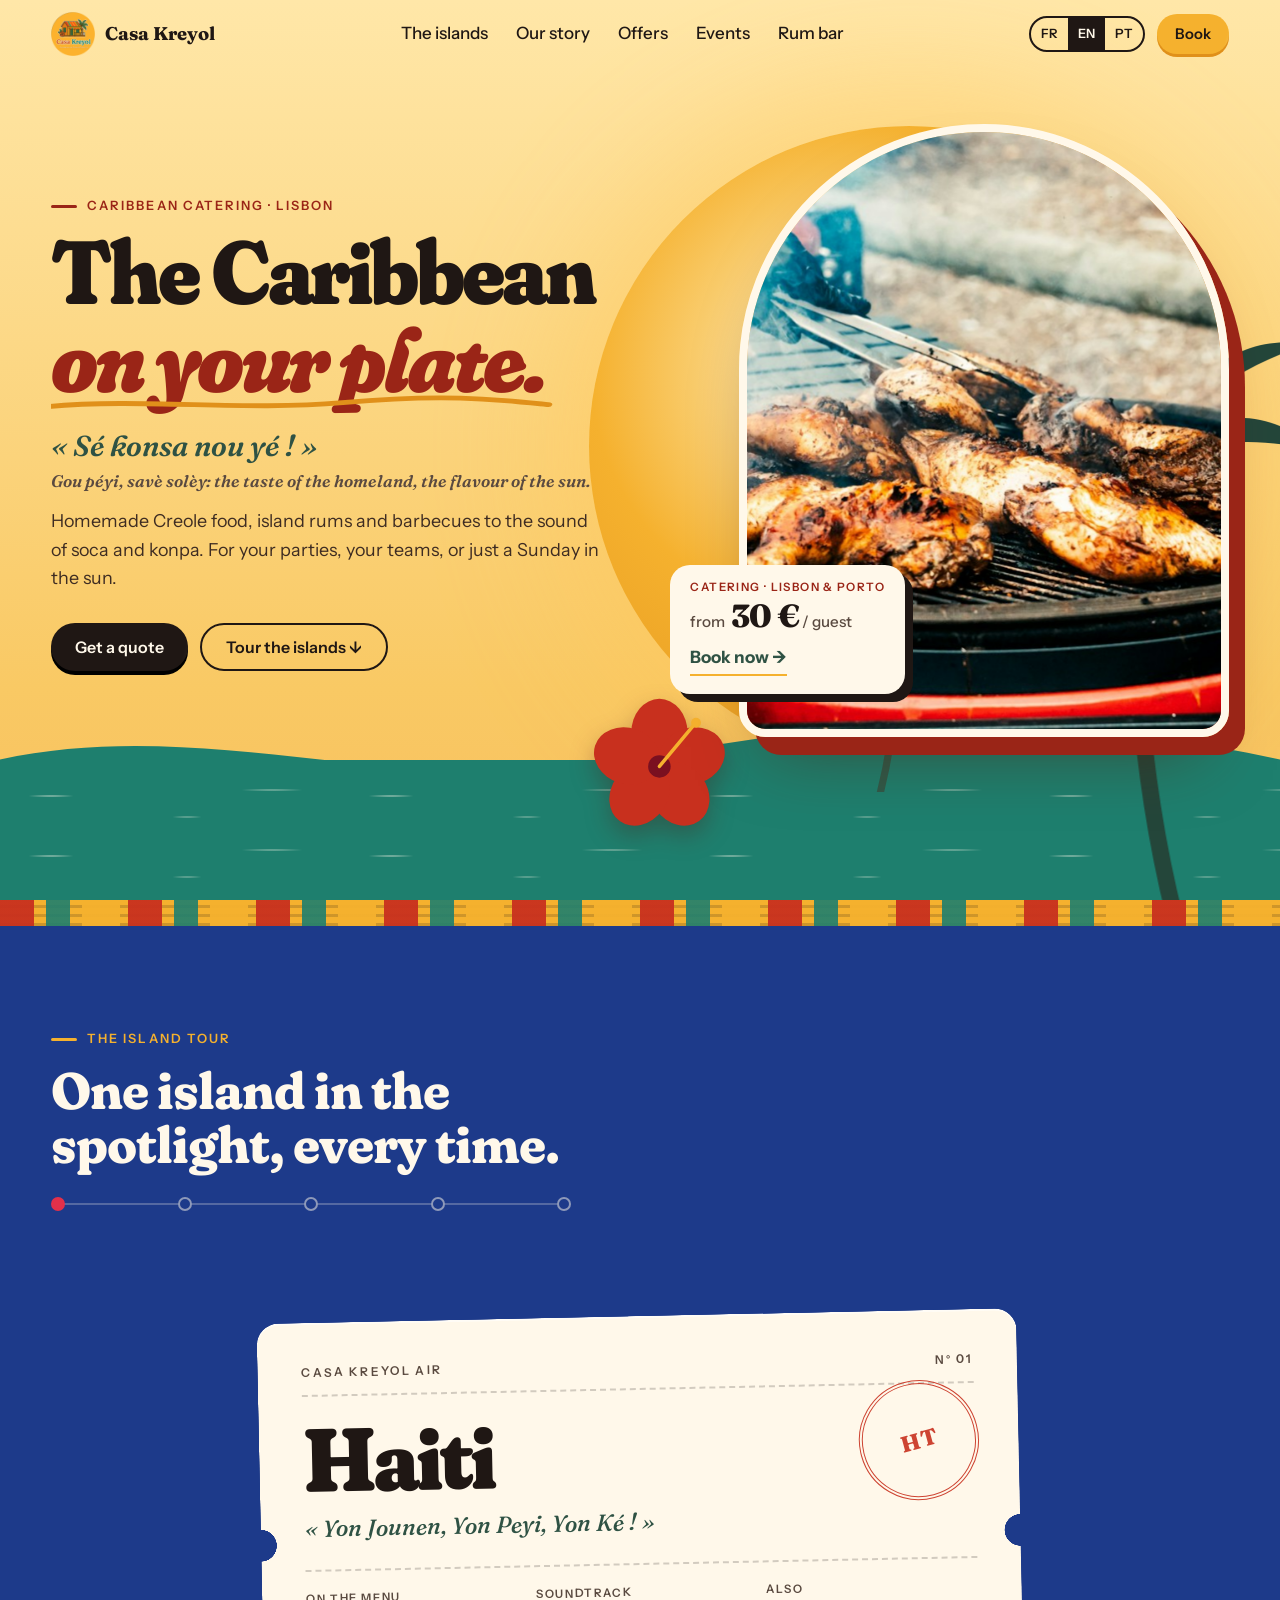
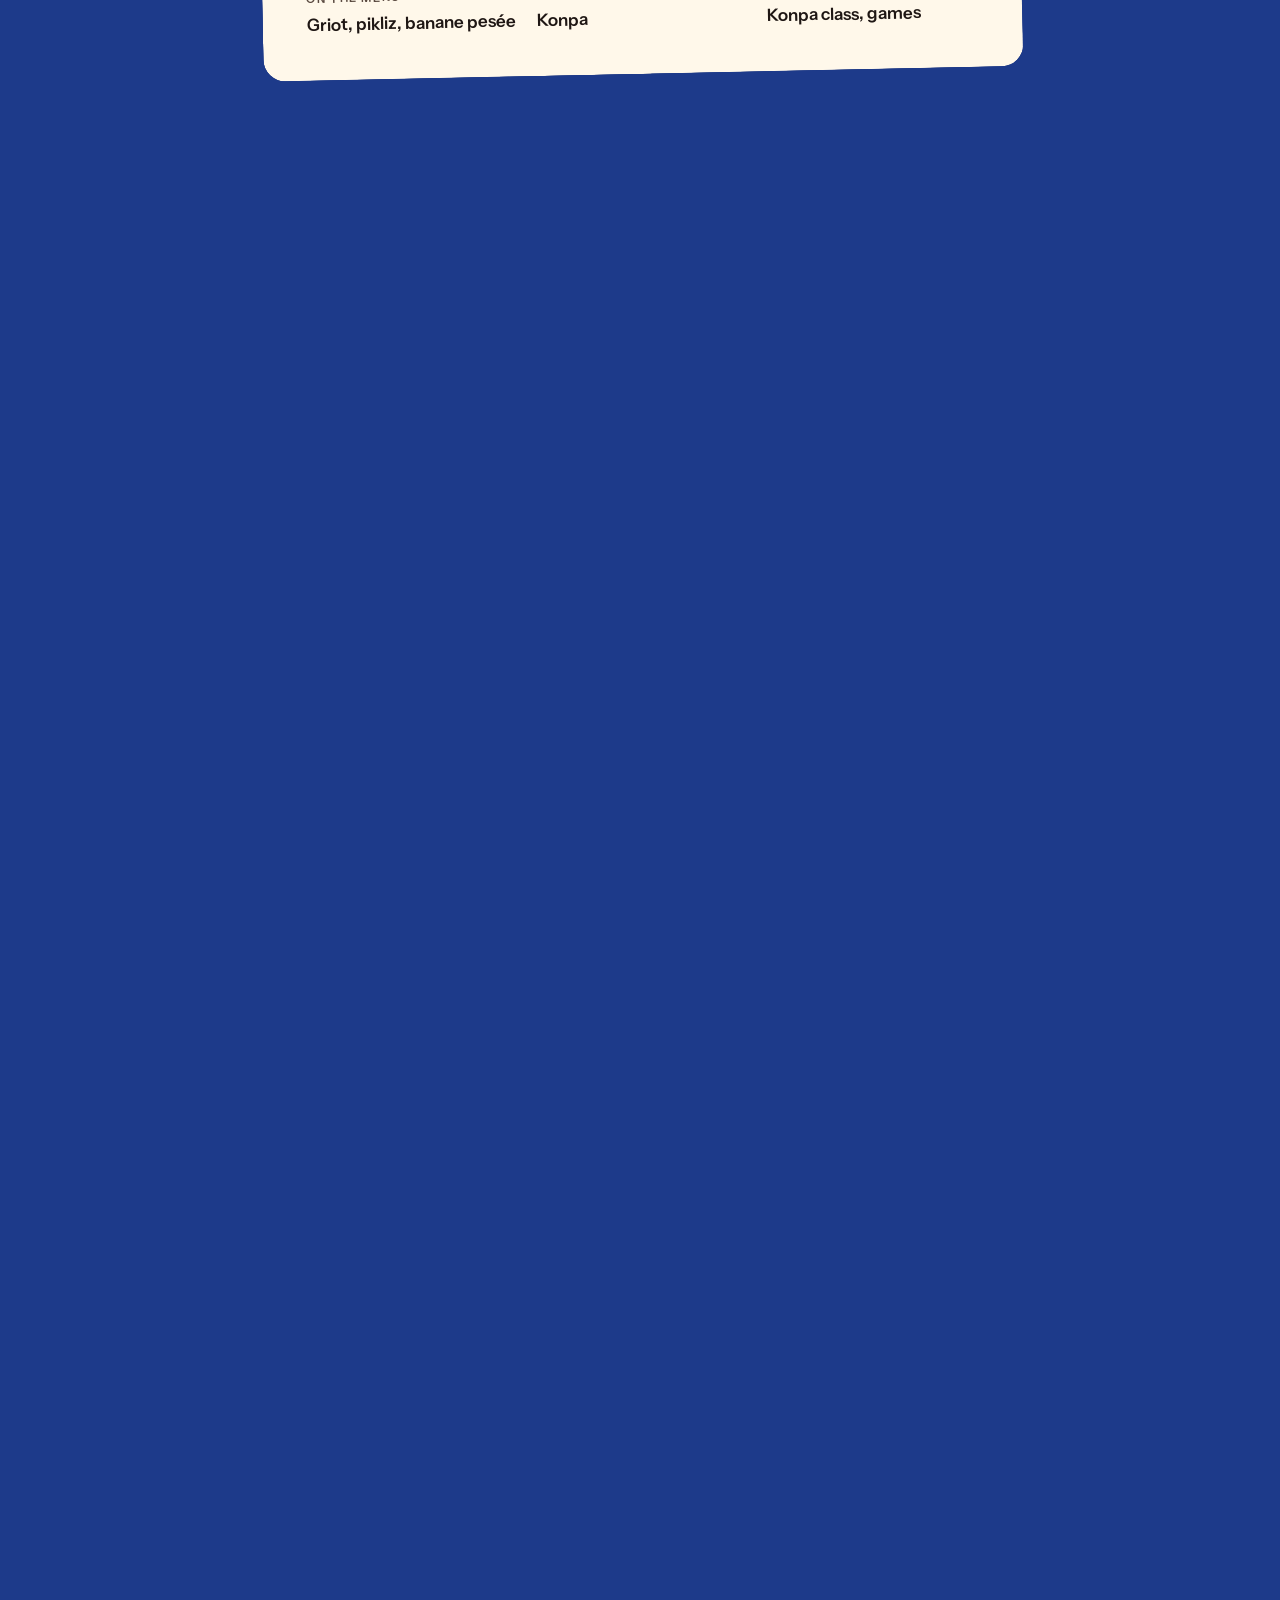
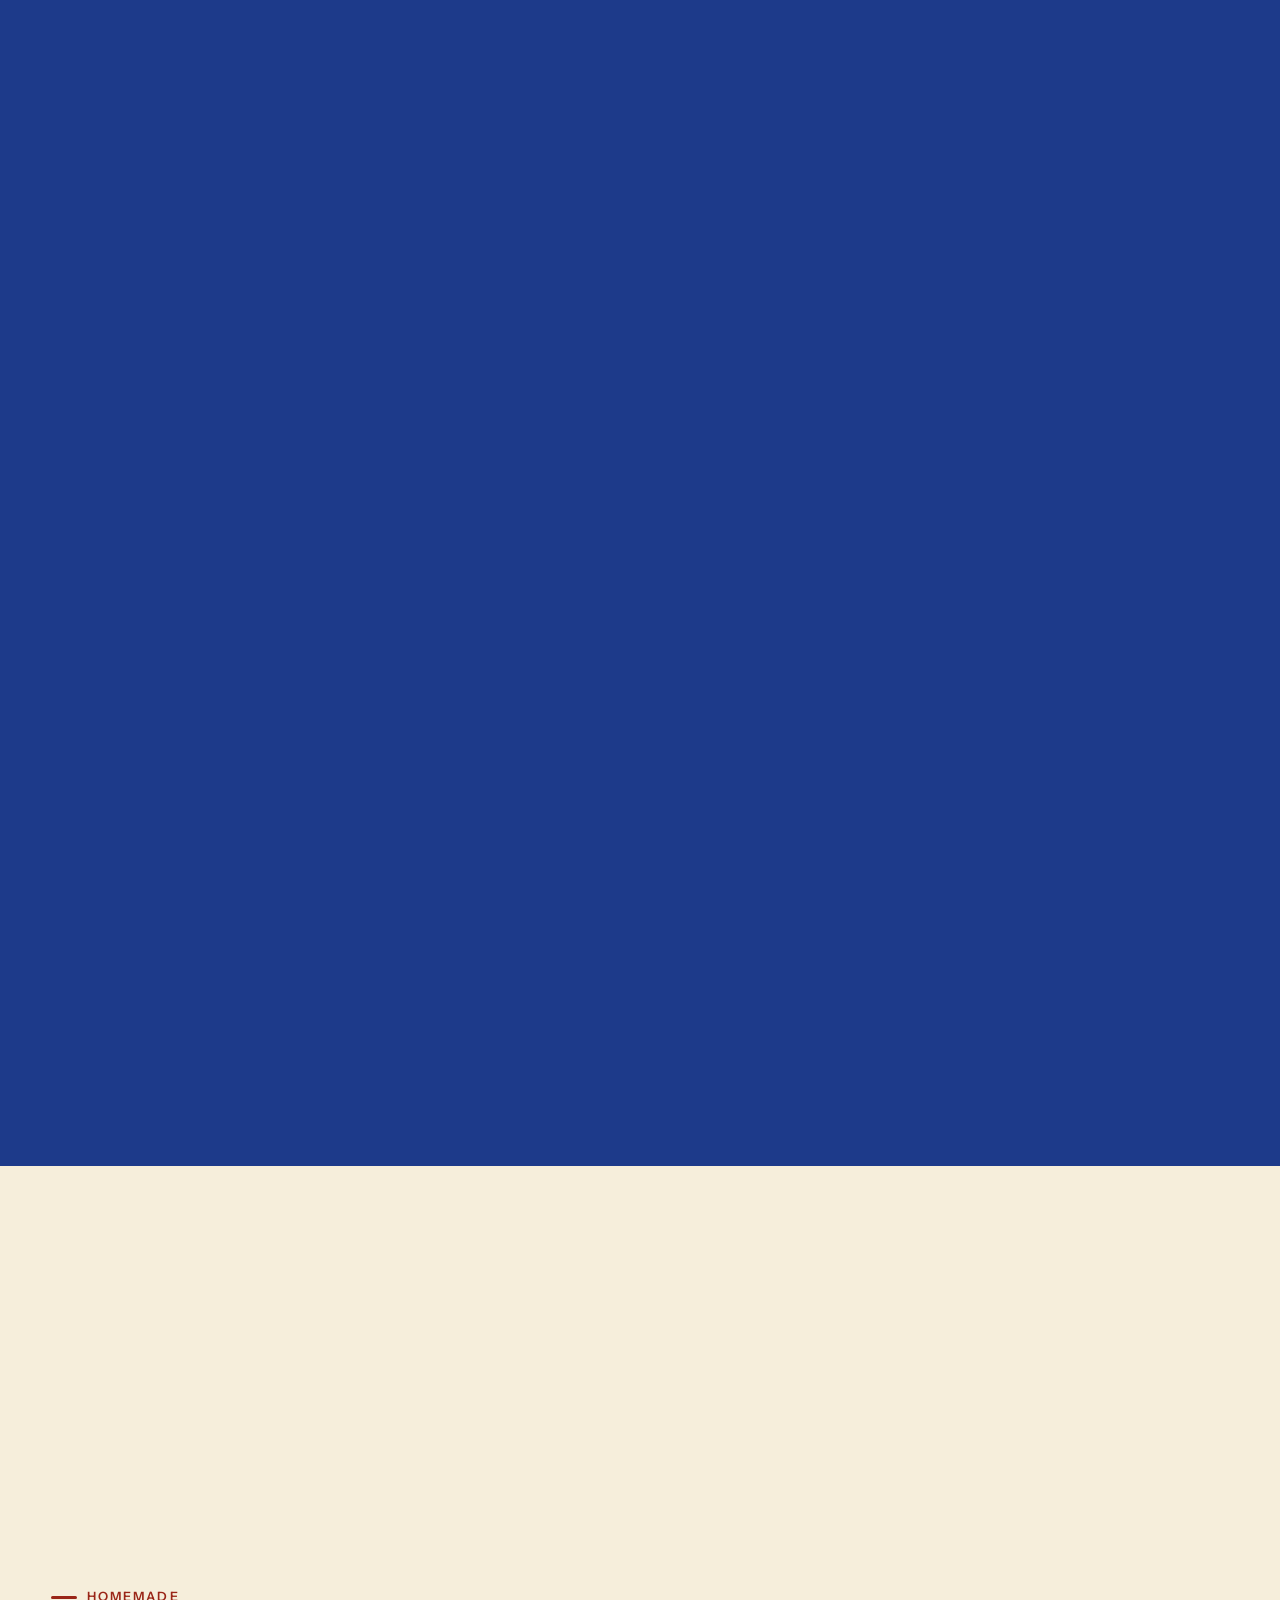
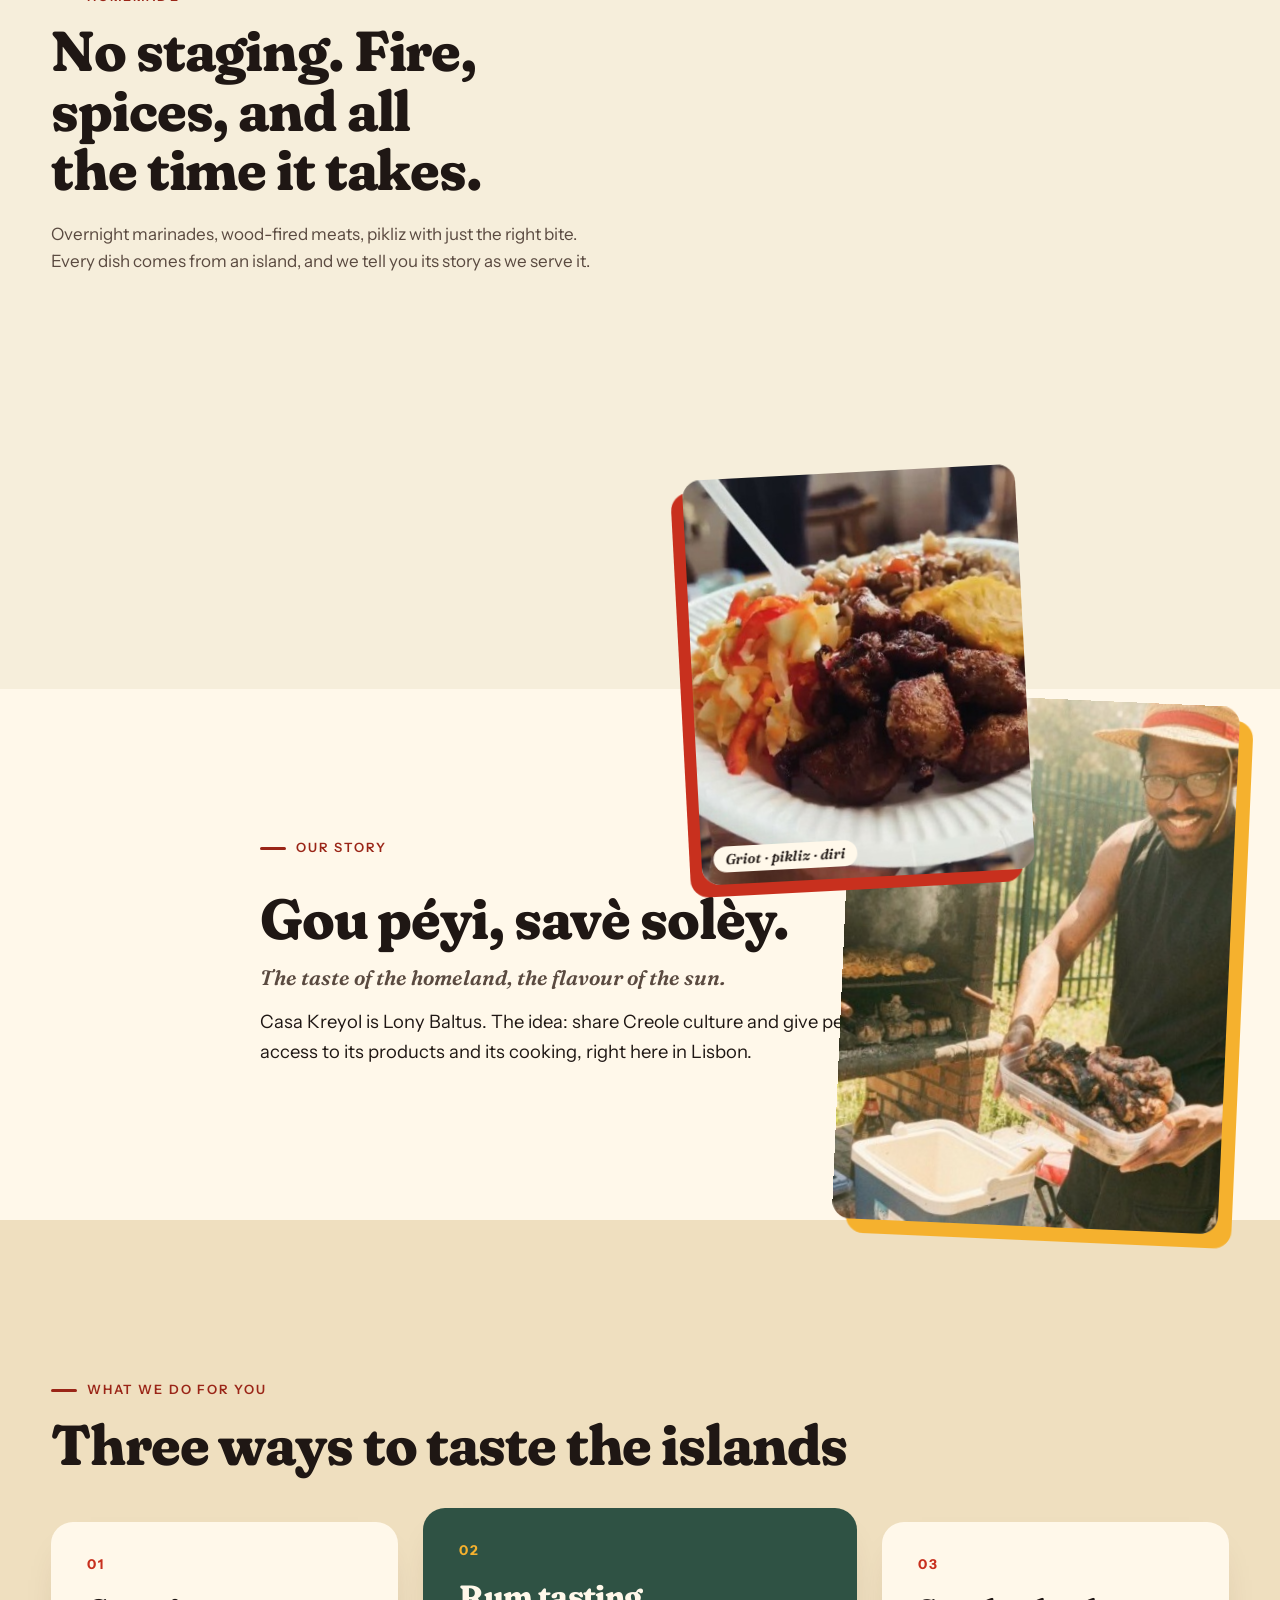
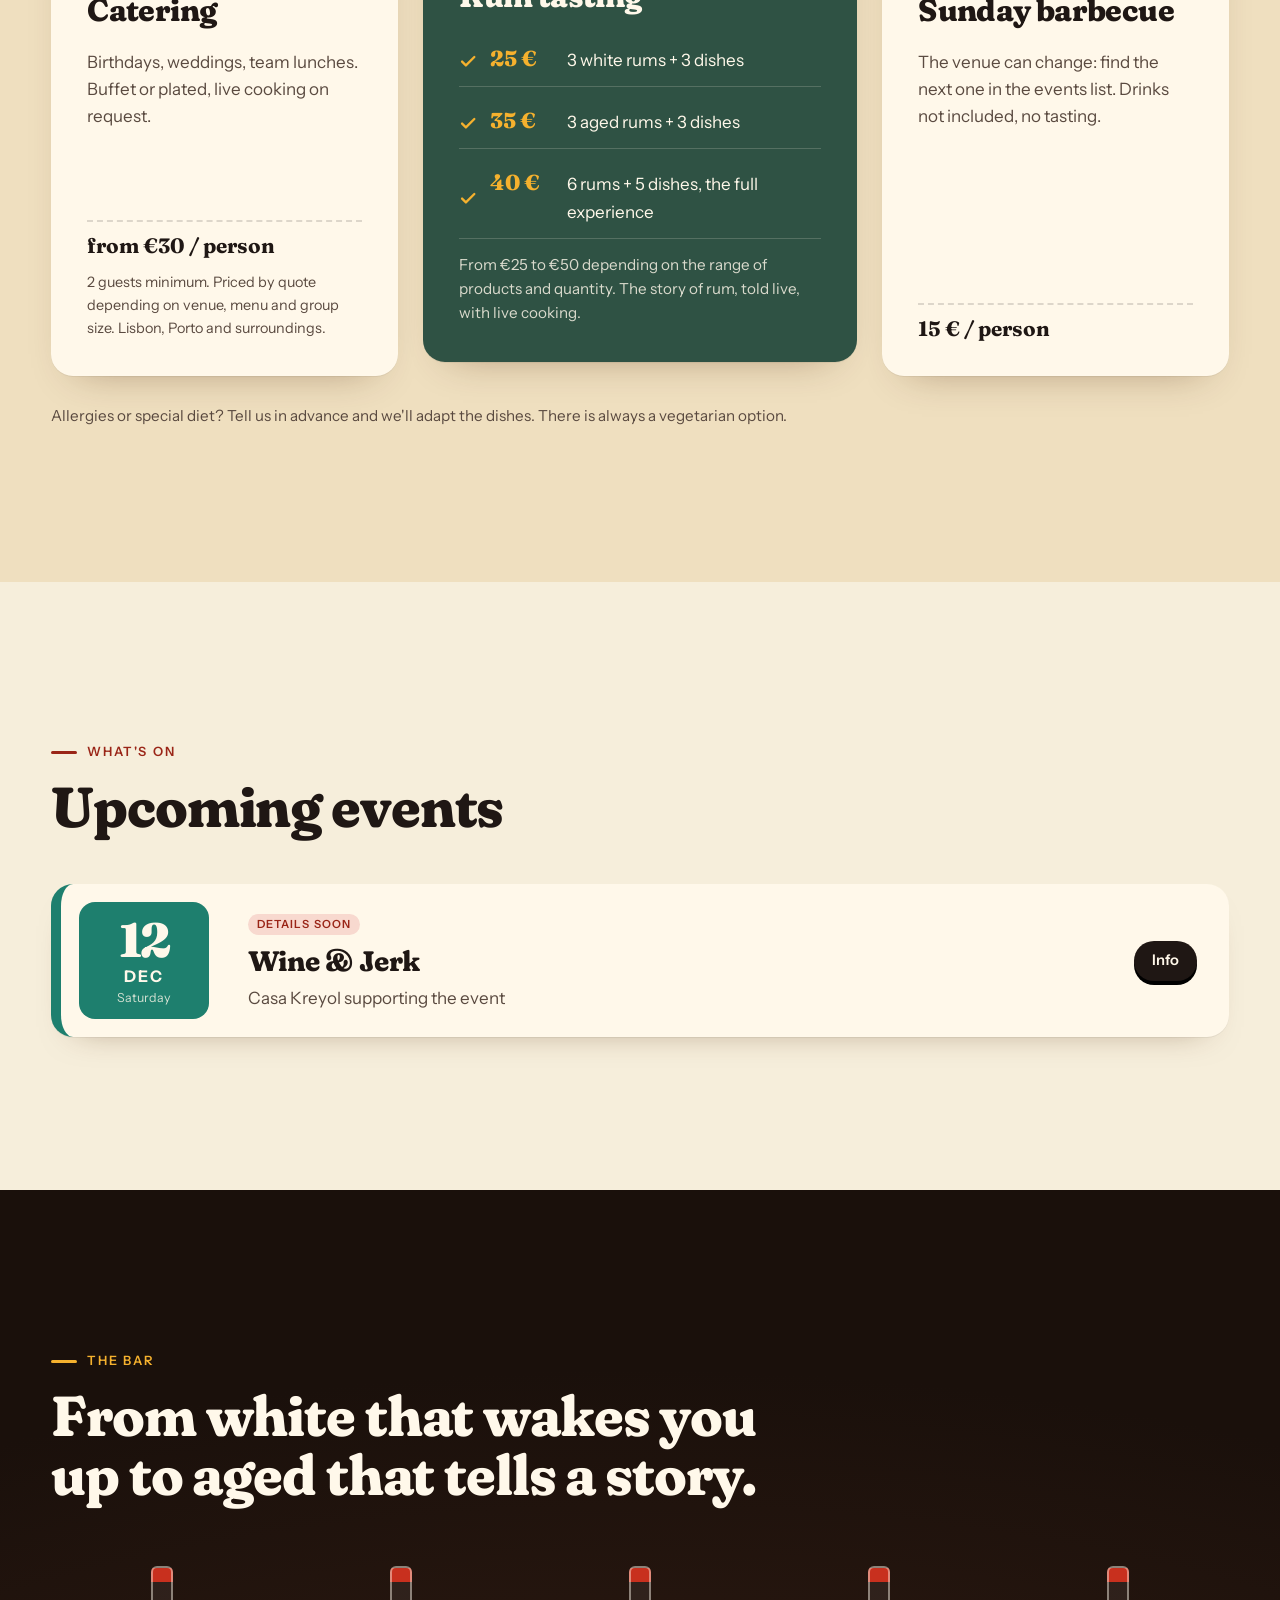
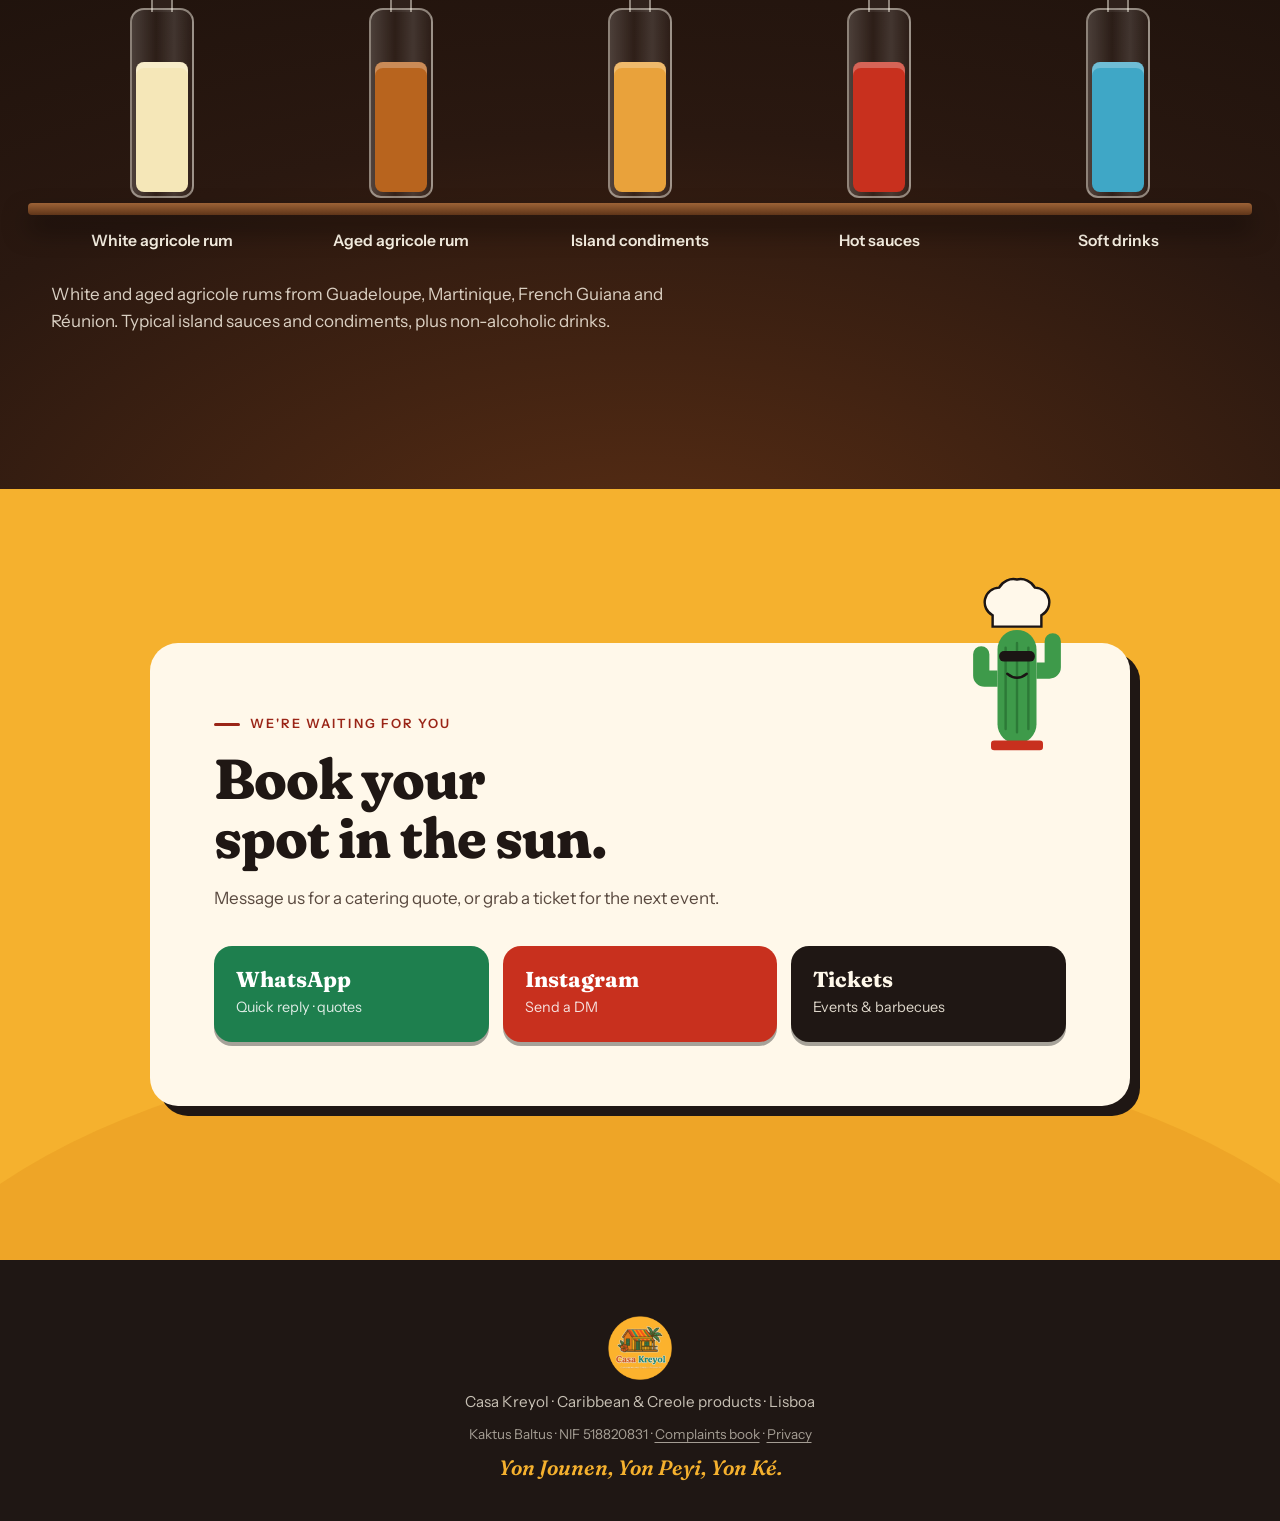
==== commit 67e58f03: "Move privacy policy to its own page (privacy.html) Co-Authored-By: Claude Sonnet 5.5 <noreply@anthro" ====
--- a/index.html
+++ b/index.html
@@ -308,37 +308,12 @@
   </div>
 </section>
 
-<section class="privacy" id="confidentialite" aria-labelledby="privacy-title">
-  <div class="privacy__inner">
-    <h2 id="privacy-title"><span lang="fr">Politique de confidentialité</span><span lang="en">Privacy policy</span><span lang="pt">Política de privacidade</span></h2>
-
-    <h3><span lang="fr">Qui est responsable</span><span lang="en">Who is responsible</span><span lang="pt">Quem é o responsável</span></h3>
-    <p><span lang="fr">Kaktus Baltus (Casa Kreyol), NIF 518820831, Lisbonne, Portugal. Contact : via WhatsApp ou Instagram (@casa_kreyol), voir la section Réserver.</span><span lang="en">Kaktus Baltus (Casa Kreyol), NIF 518820831, Lisbon, Portugal. Contact: via WhatsApp or Instagram (@casa_kreyol), see the Book section.</span><span lang="pt">Kaktus Baltus (Casa Kreyol), NIF 518820831, Lisboa, Portugal. Contacto: via WhatsApp ou Instagram (@casa_kreyol), ver a secção Reservar.</span></p>
-
-    <h3><span lang="fr">Ce que ce site collecte</span><span lang="en">What this site collects</span><span lang="pt">O que este site recolhe</span></h3>
-    <ul>
-      <li><span lang="fr">Ce site n'a pas de formulaire, pas de compte, pas de cookies de suivi ni d'outil d'analyse. Nous ne vendons aucune donnée.</span><span lang="en">This site has no form, no account, no tracking cookies and no analytics. We do not sell any data.</span><span lang="pt">Este site não tem formulário, conta, cookies de rastreio nem ferramentas de análise. Não vendemos dados.</span></li>
-      <li><span lang="fr">Votre choix de langue est gardé dans votre navigateur (stockage local), uniquement sur votre appareil.</span><span lang="en">Your language choice is stored in your browser (local storage), on your device only.</span><span lang="pt">A sua escolha de idioma fica guardada no seu navegador (armazenamento local), apenas no seu dispositivo.</span></li>
-      <li><span lang="fr">Les polices sont chargées depuis Google Fonts : Google reçoit alors votre adresse IP, comme pour tout contenu externe.</span><span lang="en">Fonts are loaded from Google Fonts: Google then receives your IP address, as with any external content.</span><span lang="pt">Os tipos de letra são carregados do Google Fonts: a Google recebe assim o seu endereço IP, como em qualquer conteúdo externo.</span></li>
-      <li><span lang="fr">Le site est hébergé par Vercel, qui conserve des journaux techniques (adresse IP, date) pour la sécurité.</span><span lang="en">The site is hosted by Vercel, which keeps technical logs (IP address, date) for security.</span><span lang="pt">O site está alojado na Vercel, que mantém registos técnicos (endereço IP, data) por segurança.</span></li>
-    </ul>
-
-    <h3><span lang="fr">Quand vous nous écrivez ou réservez</span><span lang="en">When you contact or book</span><span lang="pt">Quando nos contacta ou reserva</span></h3>
-    <p><span lang="fr">Les boutons WhatsApp, Instagram et Billetterie ouvrent des services tiers (WhatsApp/Meta, Instagram/Meta, buytickets.at) avec leurs propres politiques. Si vous nous écrivez, nous utilisons votre nom, vos coordonnées et votre message uniquement pour répondre, établir un devis ou gérer votre réservation. Base légale : votre demande et nos intérêts légitimes à y répondre. Nous les gardons le temps nécessaire à la relation et aux obligations légales, puis les supprimons.</span><span lang="en">The WhatsApp, Instagram and Tickets buttons open third-party services (WhatsApp/Meta, Instagram/Meta, buytickets.at) with their own policies. If you write to us, we use your name, contact details and message only to reply, prepare a quote or manage your booking. Legal basis: your request and our legitimate interest in answering it. We keep them as long as needed for the relationship and legal obligations, then delete them.</span><span lang="pt">Os botões WhatsApp, Instagram e Bilhetes abrem serviços de terceiros (WhatsApp/Meta, Instagram/Meta, buytickets.at) com políticas próprias. Se nos escrever, usamos o seu nome, contactos e mensagem apenas para responder, preparar um orçamento ou gerir a sua reserva. Base legal: o seu pedido e o nosso interesse legítimo em responder. Guardamos os dados o tempo necessário à relação e às obrigações legais, e depois apagamo-los.</span></p>
-
-    <h3><span lang="fr">Vos droits</span><span lang="en">Your rights</span><span lang="pt">Os seus direitos</span></h3>
-    <p><span lang="fr">Selon le RGPD, vous pouvez demander l'accès, la correction ou la suppression de vos données, vous opposer à leur traitement ou demander leur portabilité. Écrivez-nous via les contacts ci-dessus. Vous pouvez aussi déposer une plainte auprès de l'autorité portugaise, la CNPD (cnpd.pt).</span><span lang="en">Under the GDPR you can ask for access, correction or deletion of your data, object to its processing, or ask for portability. Write to us using the contacts above. You can also lodge a complaint with the Portuguese authority, the CNPD (cnpd.pt).</span><span lang="pt">Ao abrigo do RGPD, pode pedir o acesso, a retificação ou o apagamento dos seus dados, opor-se ao tratamento ou pedir a portabilidade. Escreva-nos através dos contactos acima. Pode também apresentar queixa à autoridade portuguesa, a CNPD (cnpd.pt).</span></p>
-
-    <p class="privacy__date"><span lang="fr">Dernière mise à jour : 27 novembre 2026.</span><span lang="en">Last updated: 27 November 2026.</span><span lang="pt">Última atualização: 27 de novembro de 2026.</span></p>
-  </div>
-</section>
-
 </main>
 
 <footer class="foot">
   <img src="assets/logo.png" alt="" width="64" height="64">
   <p>Casa Kreyol · Caribbean &amp; Creole products · Lisboa</p>
-  <p class="foot__legal">Kaktus Baltus · NIF 518820831 · <a href="https://www.livroreclamacoes.pt/INICIO/" target="_blank" rel="noopener"><span lang="fr">Livre de réclamations</span><span lang="en">Complaints book</span><span lang="pt">Livro de Reclamações</span></a> · <a href="#confidentialite"><span lang="fr">Confidentialité</span><span lang="en">Privacy</span><span lang="pt">Privacidade</span></a></p>
+  <p class="foot__legal">Kaktus Baltus · NIF 518820831 · <a href="https://www.livroreclamacoes.pt/INICIO/" target="_blank" rel="noopener"><span lang="fr">Livre de réclamations</span><span lang="en">Complaints book</span><span lang="pt">Livro de Reclamações</span></a> · <a href="privacy.html"><span lang="fr">Confidentialité</span><span lang="en">Privacy</span><span lang="pt">Privacidade</span></a></p>
   <p class="foot__kreyol">Yon Jounen, Yon Peyi, Yon Ké.</p>
 </footer>
 
--- a/styles.css
+++ b/styles.css
@@ -548,3 +548,10 @@
   .hero__photo img { scale: 1.04; }
   .spark { display: none; }
 }
+.privacy-page { background: var(--ink); min-height: 100vh; }
+.privacy-bar { display: flex; justify-content: space-between; align-items: center; gap: 16px; padding: 20px var(--gutter); }
+.privacy-bar__back { color: var(--sun); text-decoration: none; font-weight: 600; }
+.privacy-page .privacy { padding-top: 24px; }
+.privacy-bar .lang { border-color: rgba(255,248,234,.5); }
+.privacy-bar .lang button { color: rgba(255,248,234,.85); }
+.privacy-bar .lang button[aria-pressed="true"] { background: var(--sun); color: var(--ink); }
